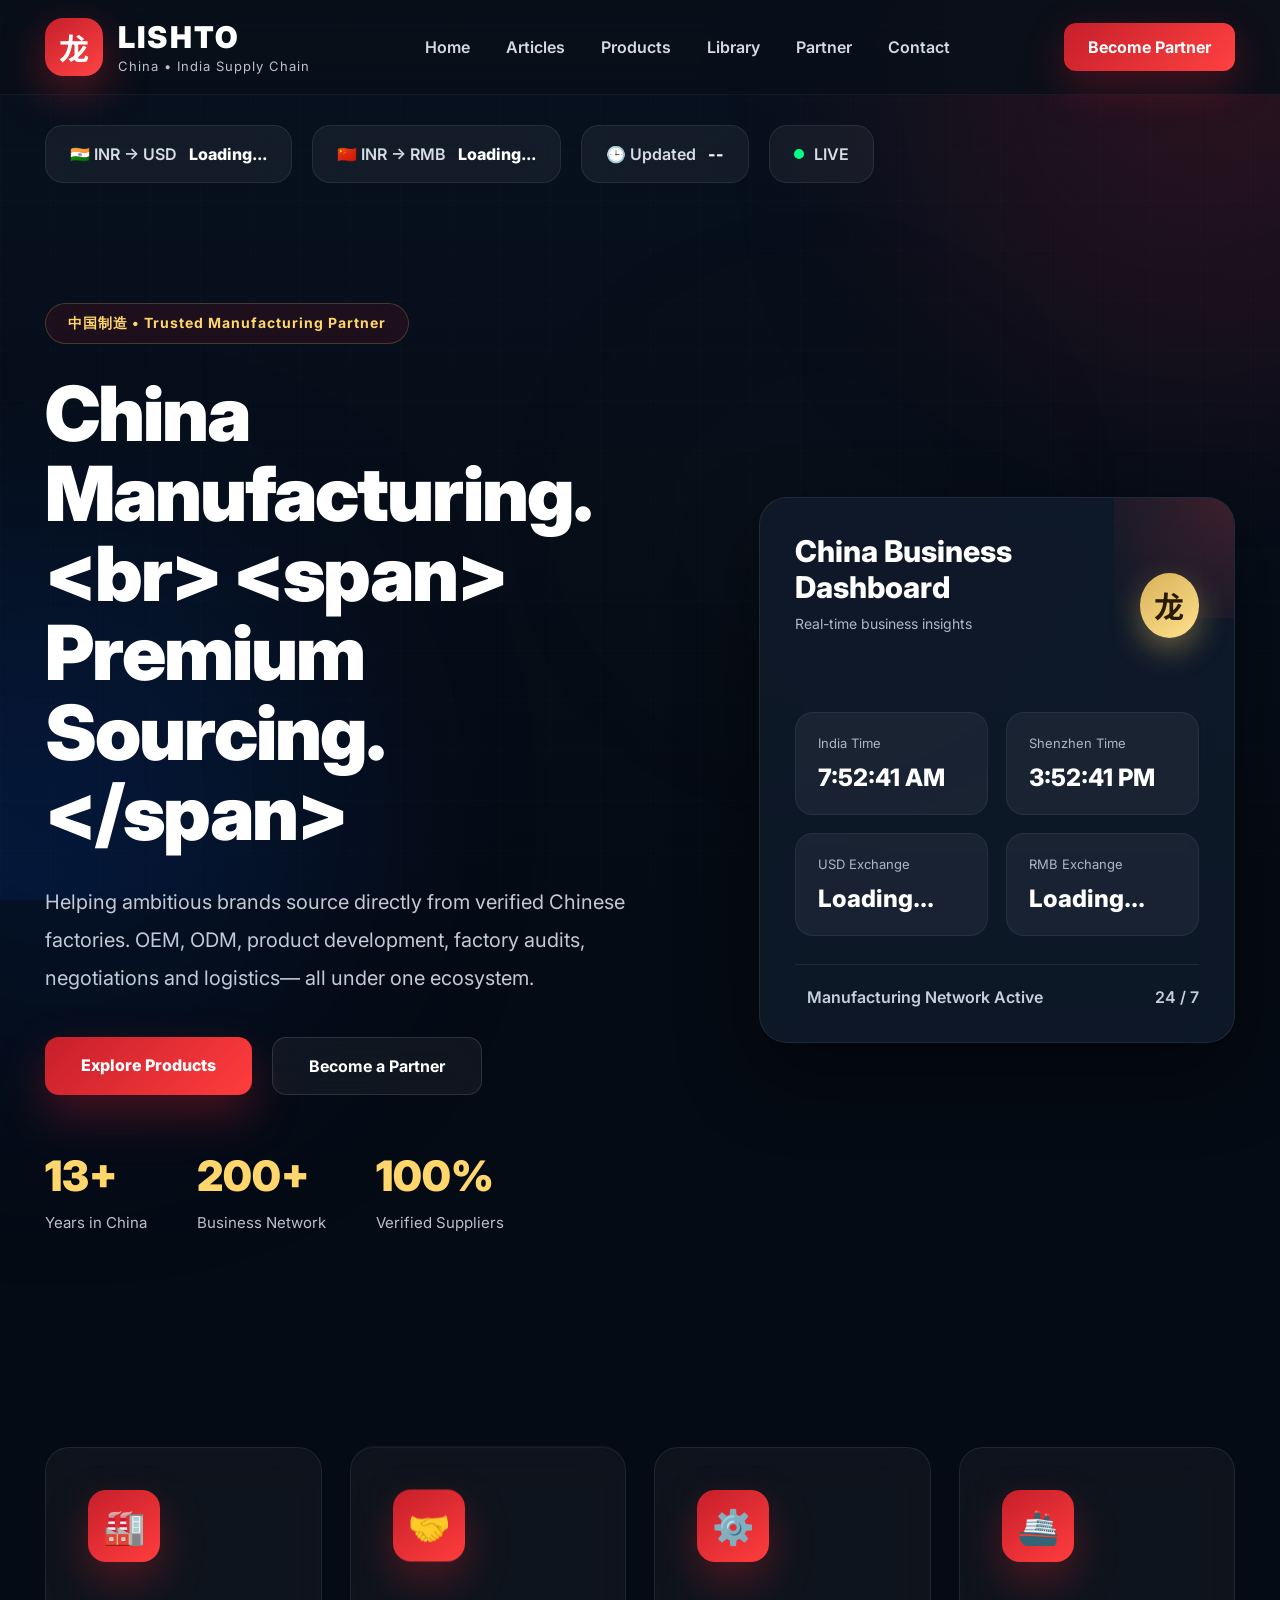
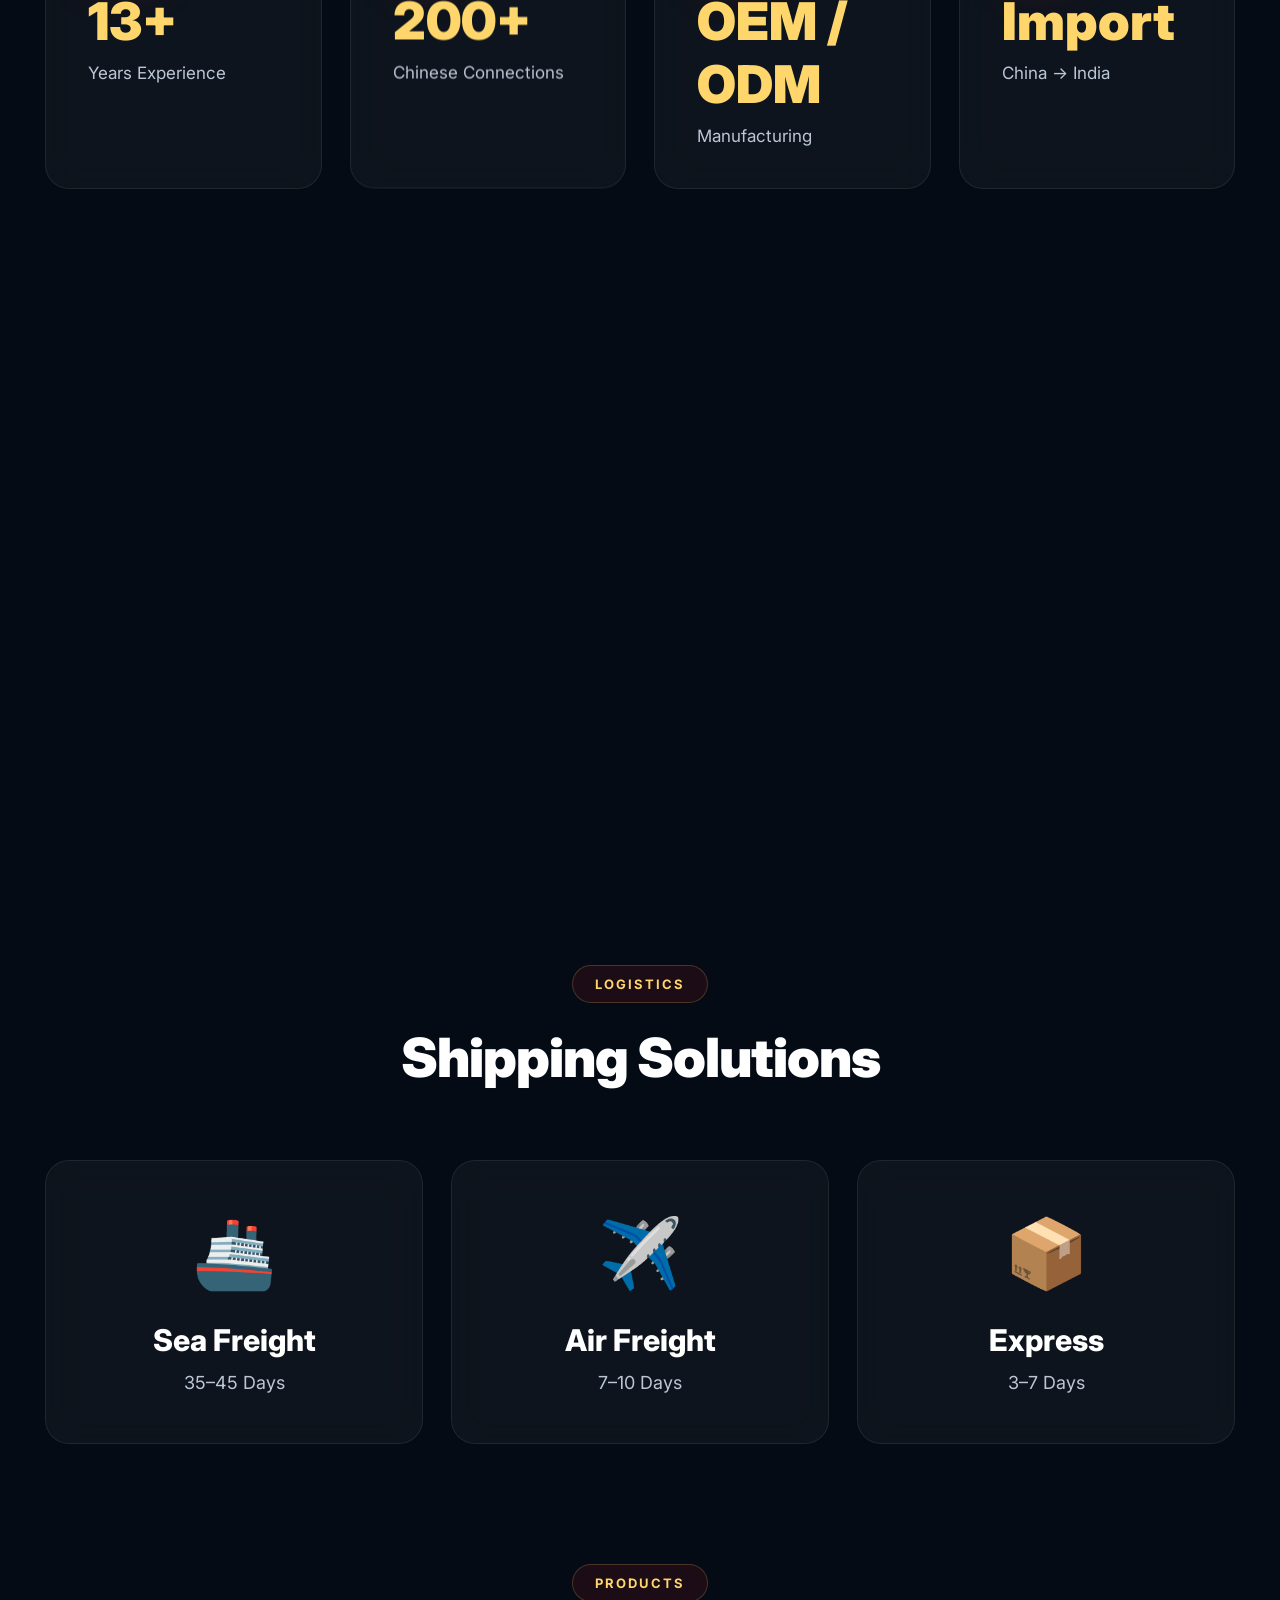
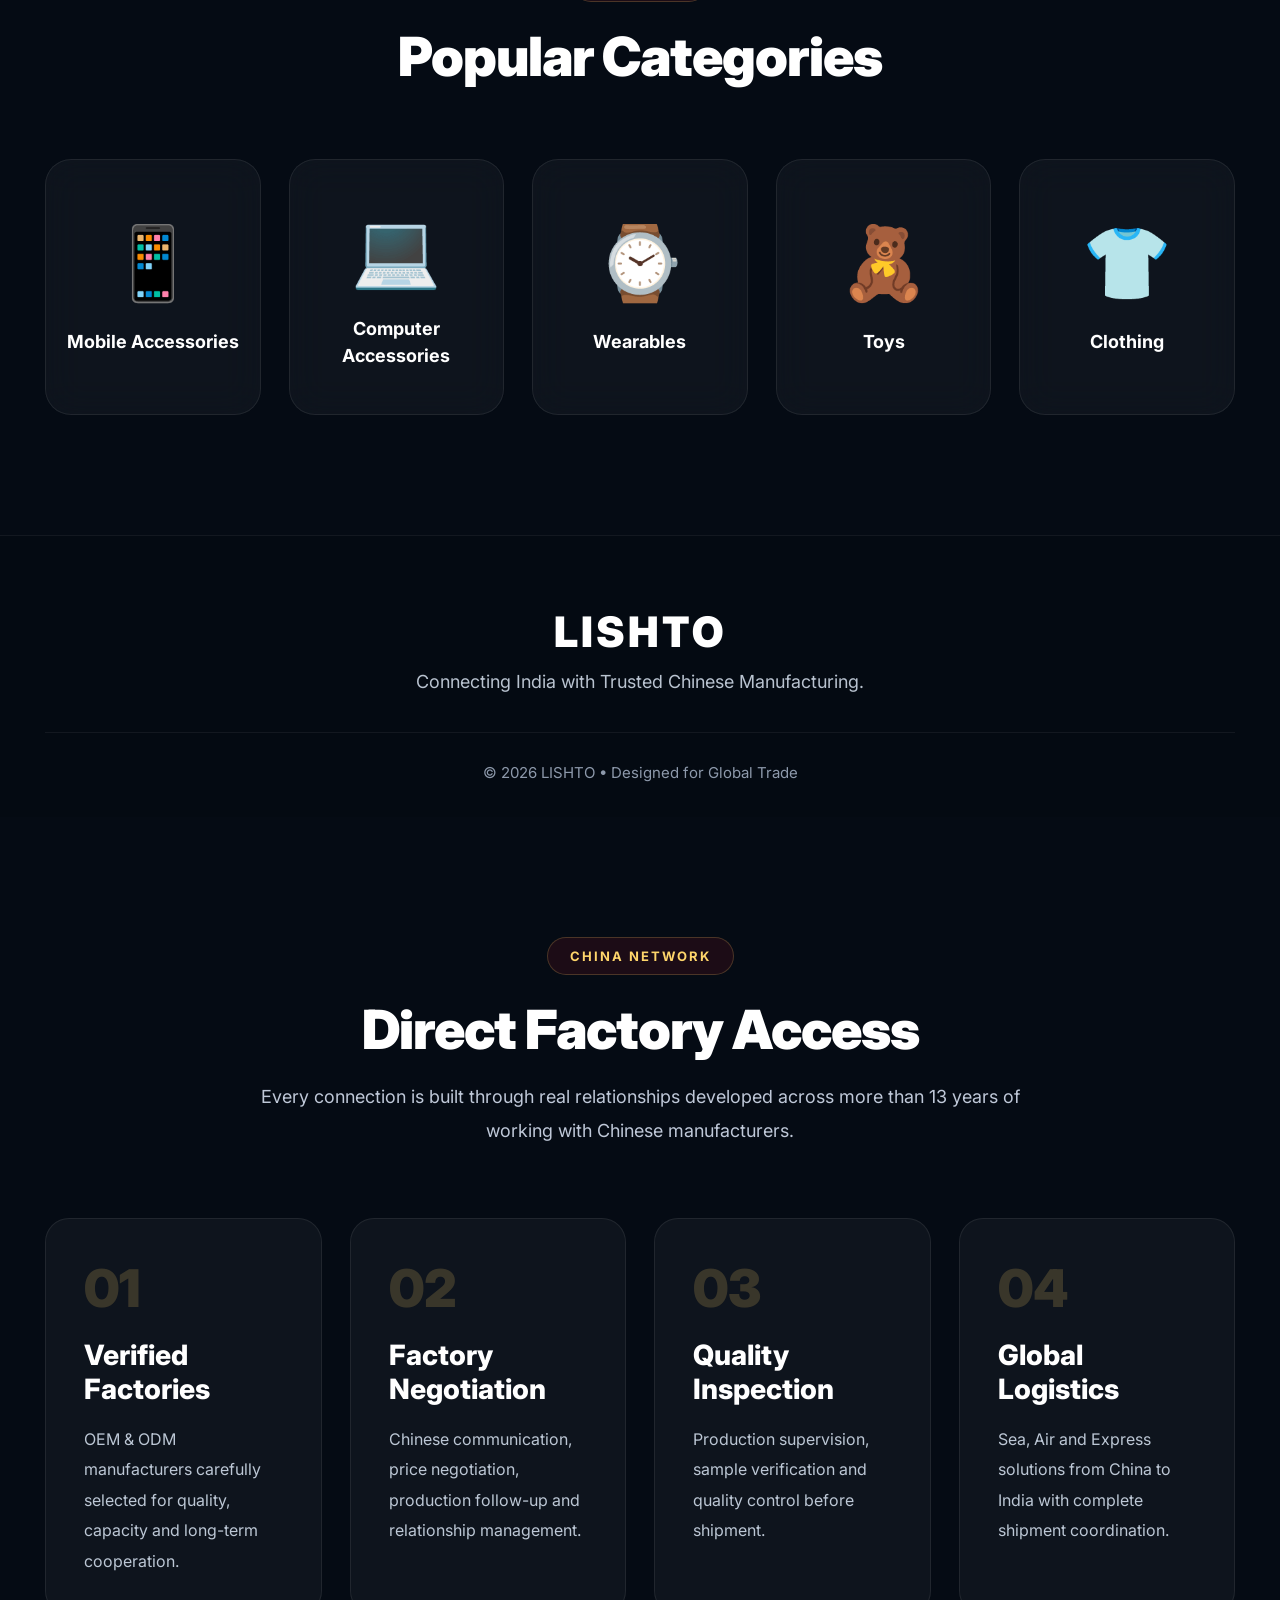
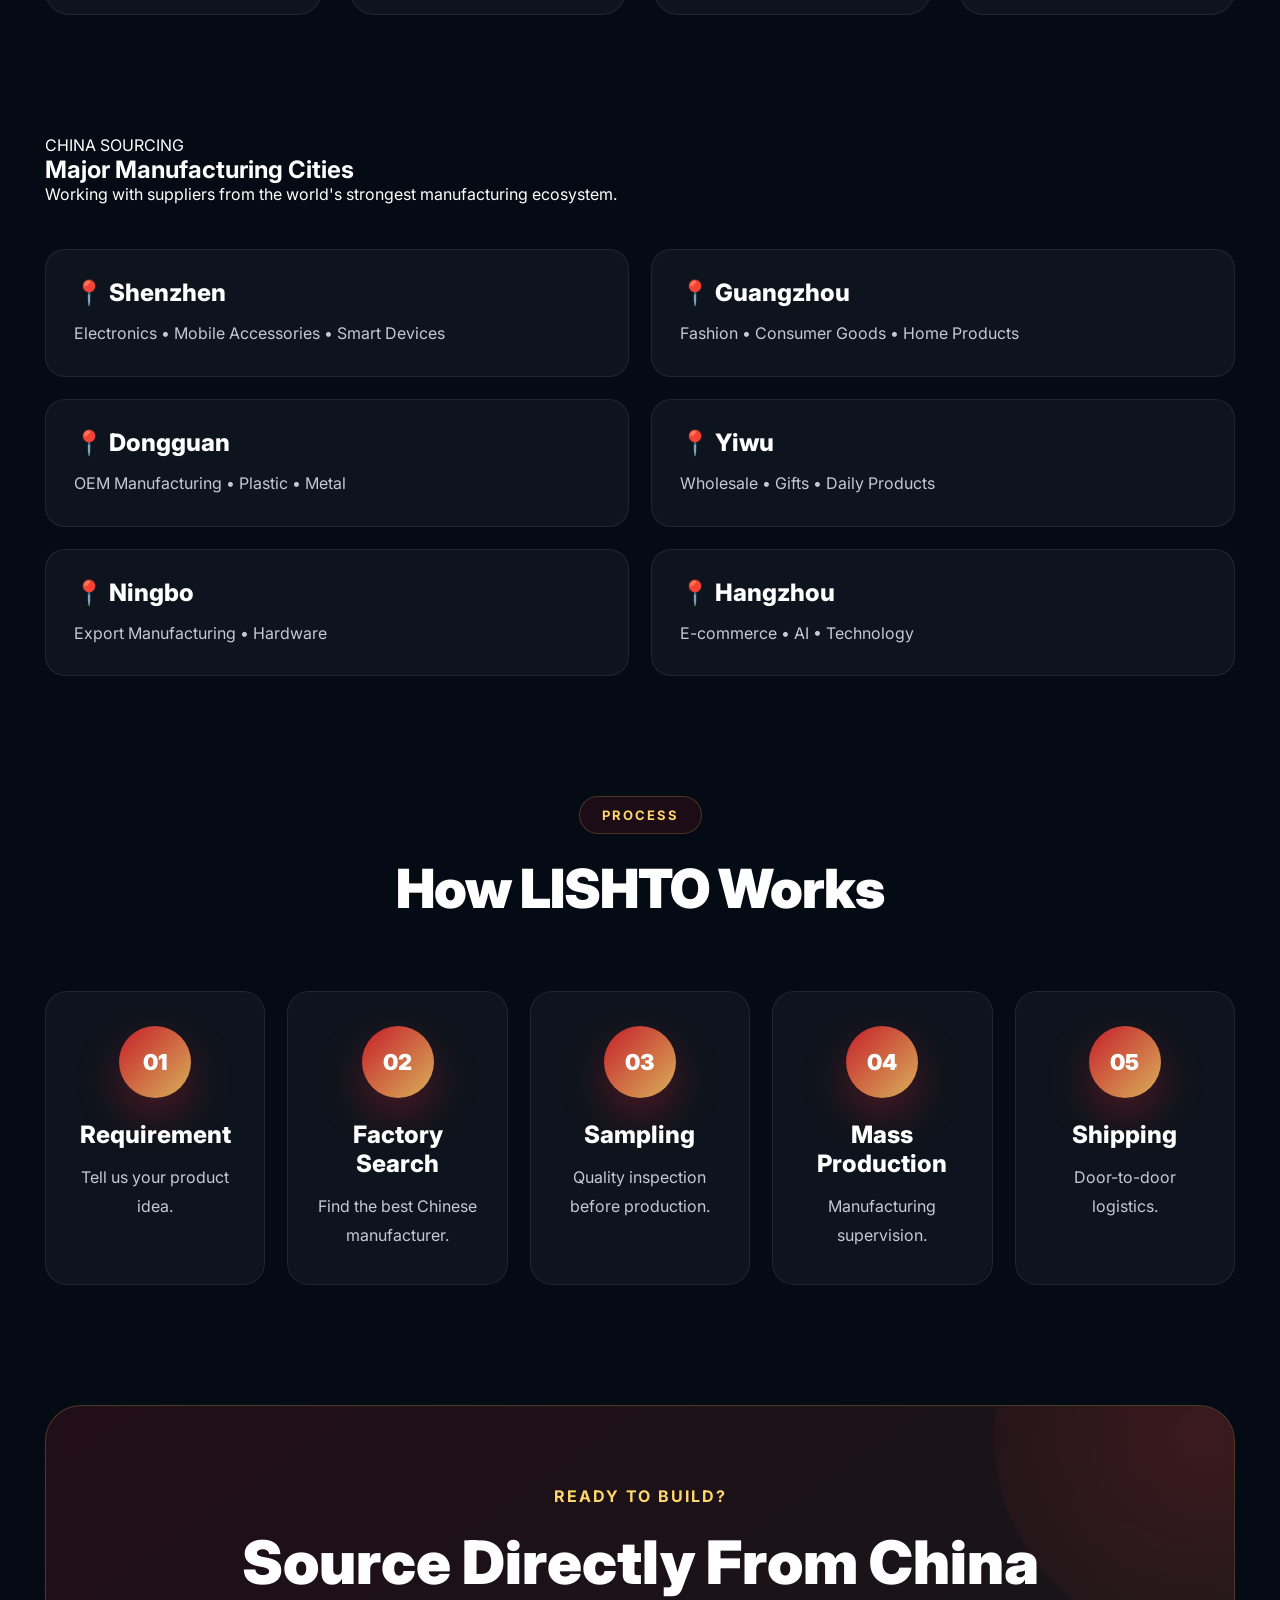
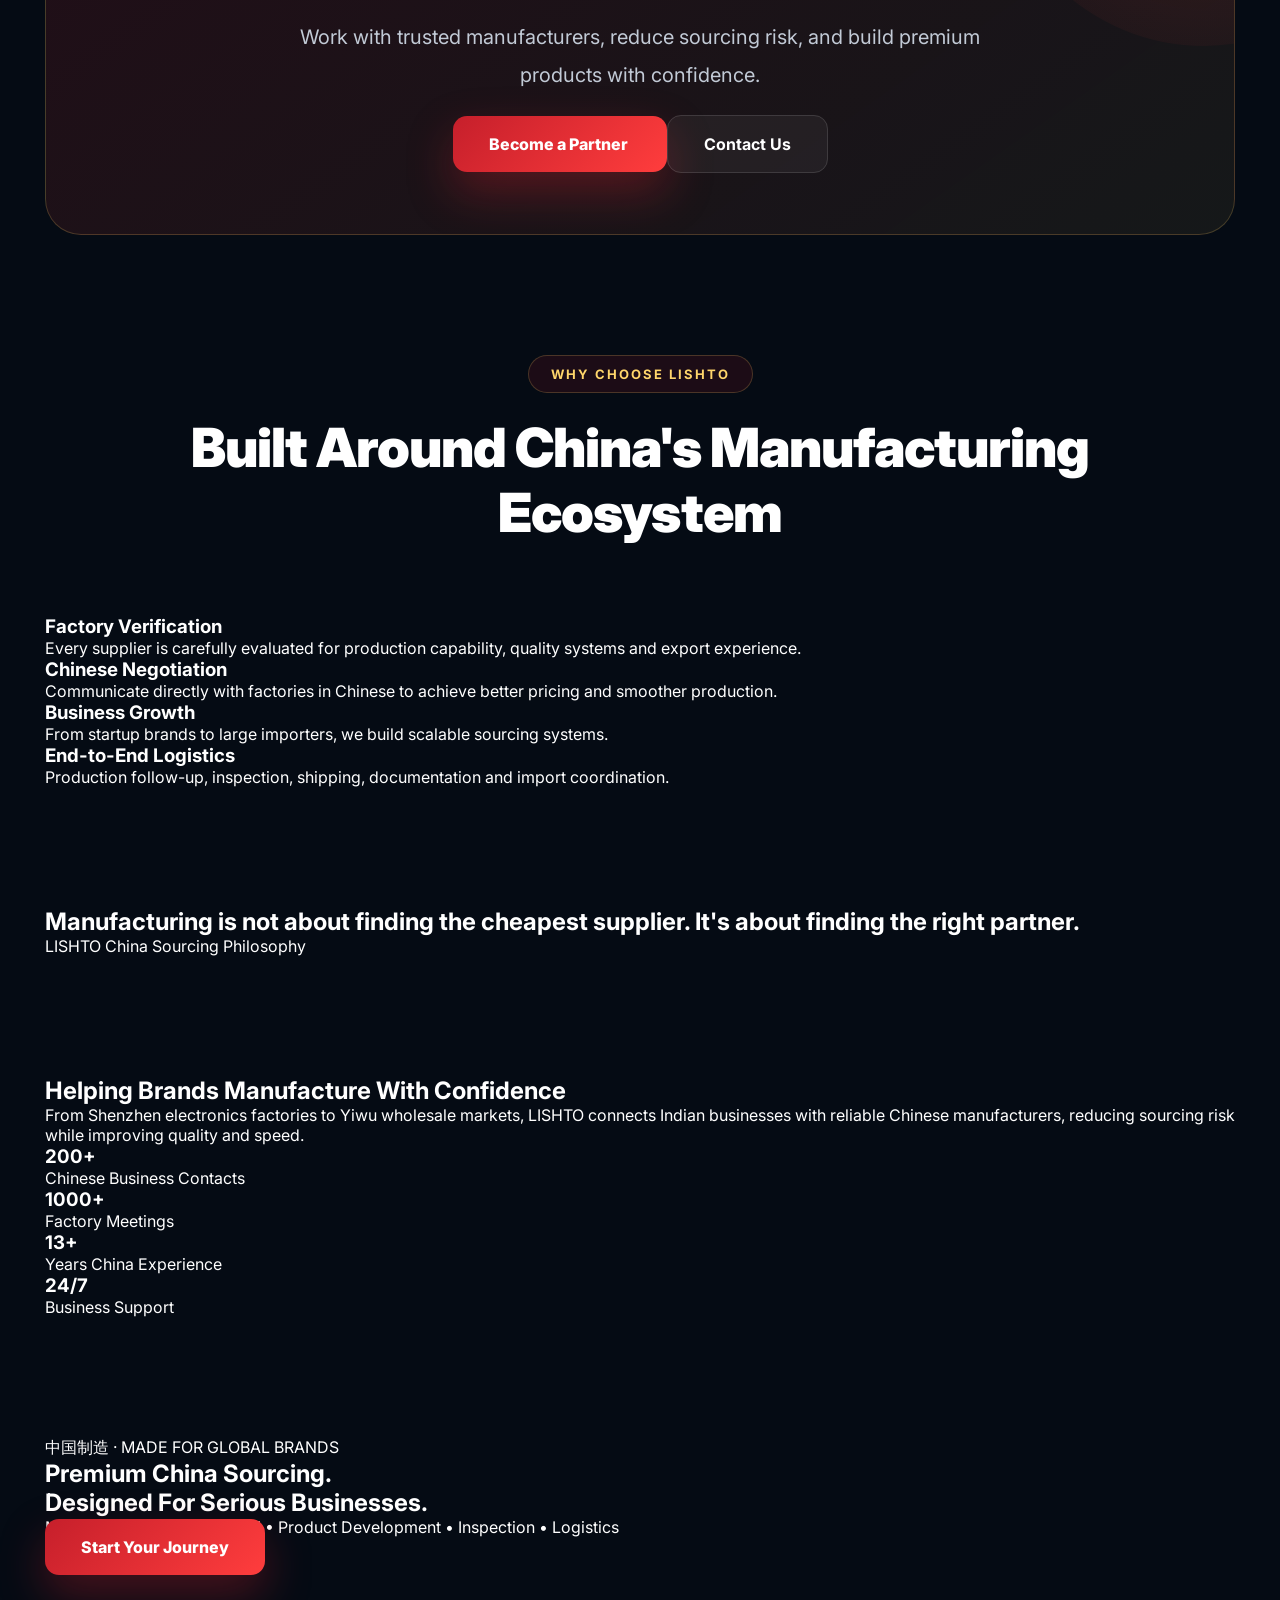
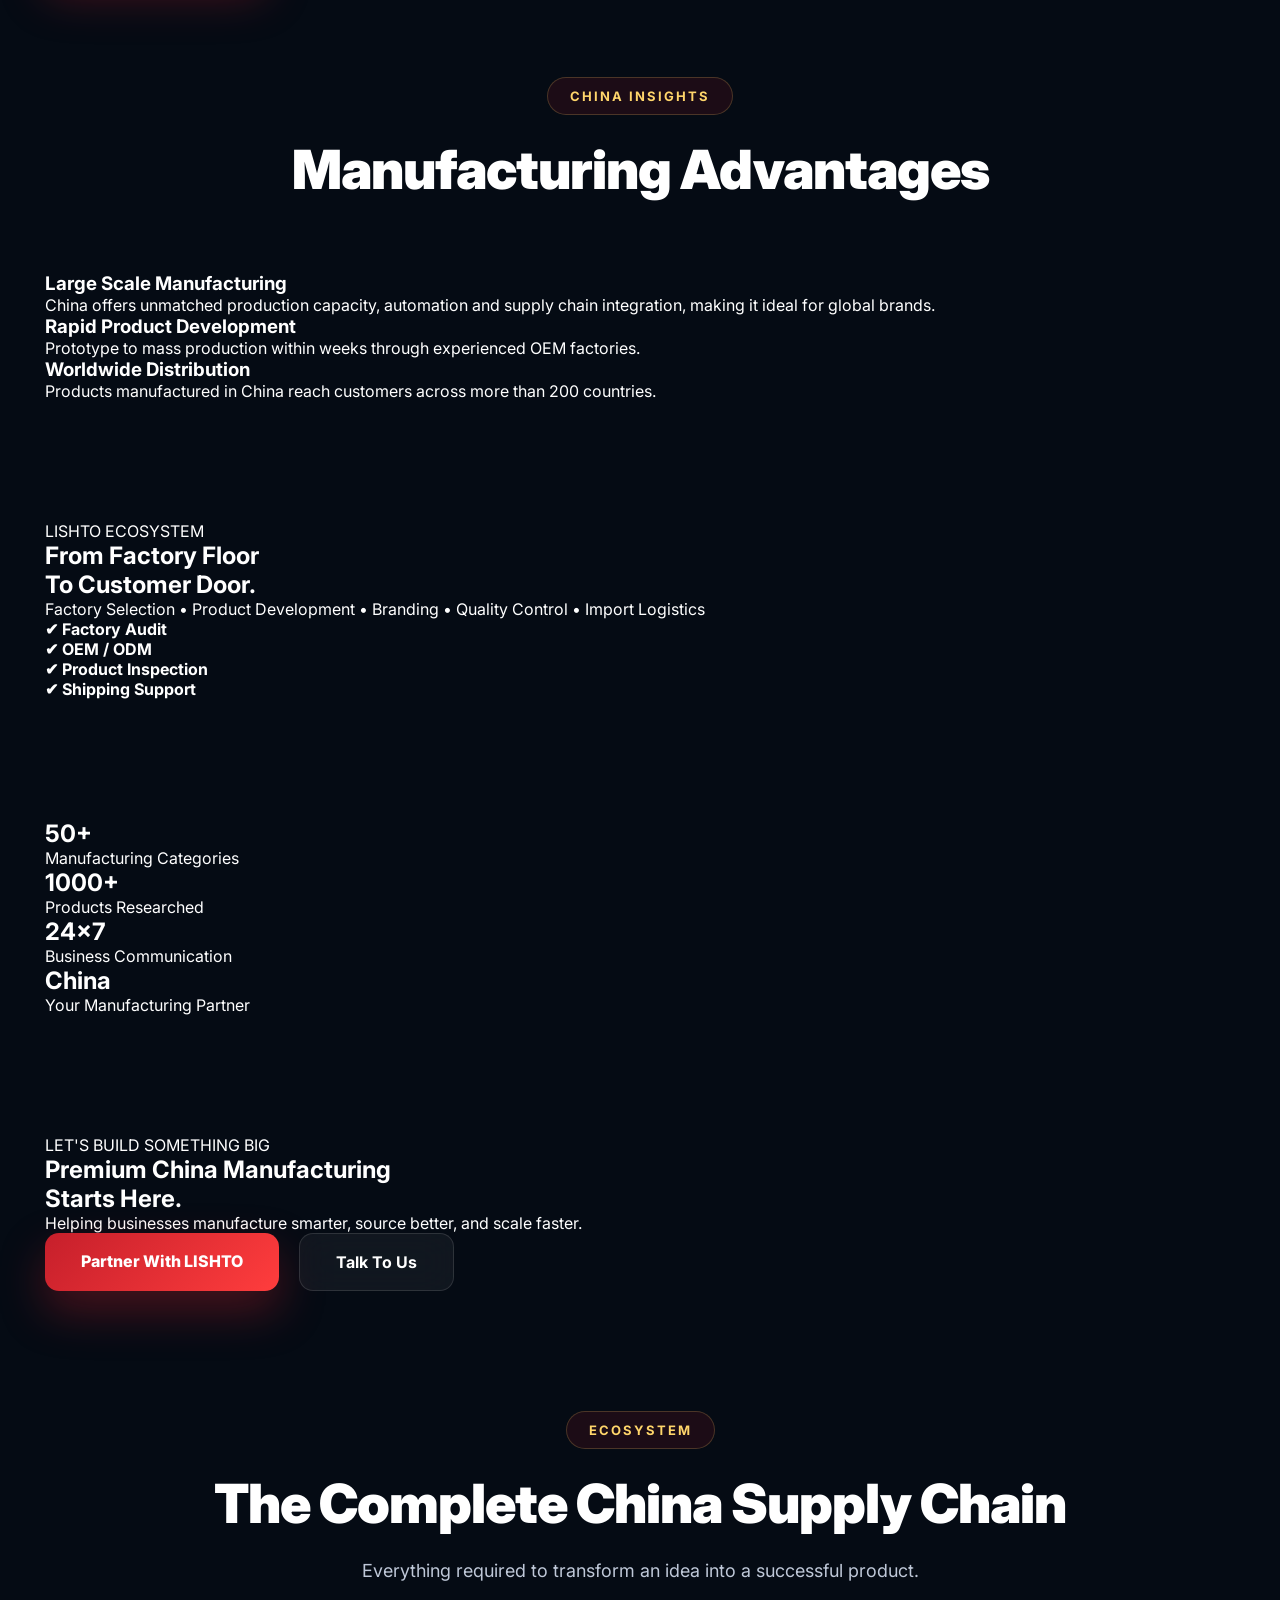
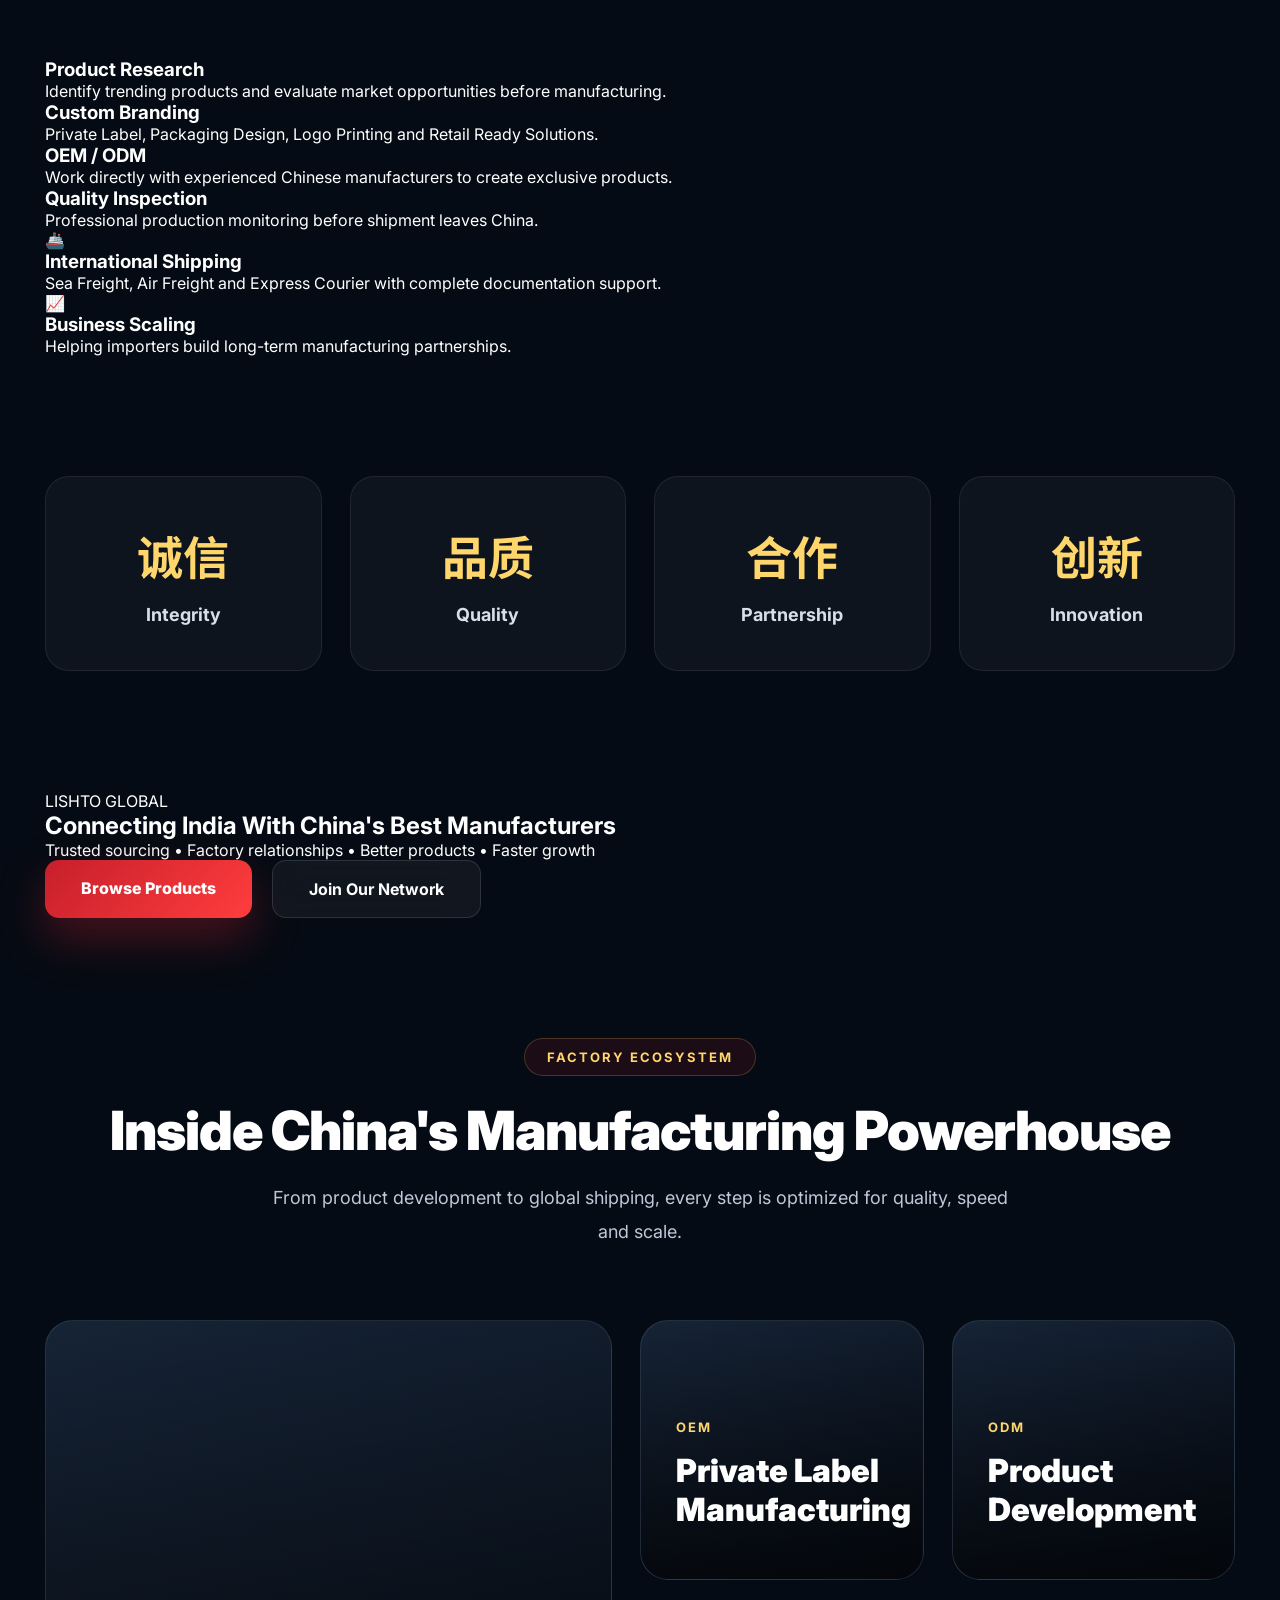
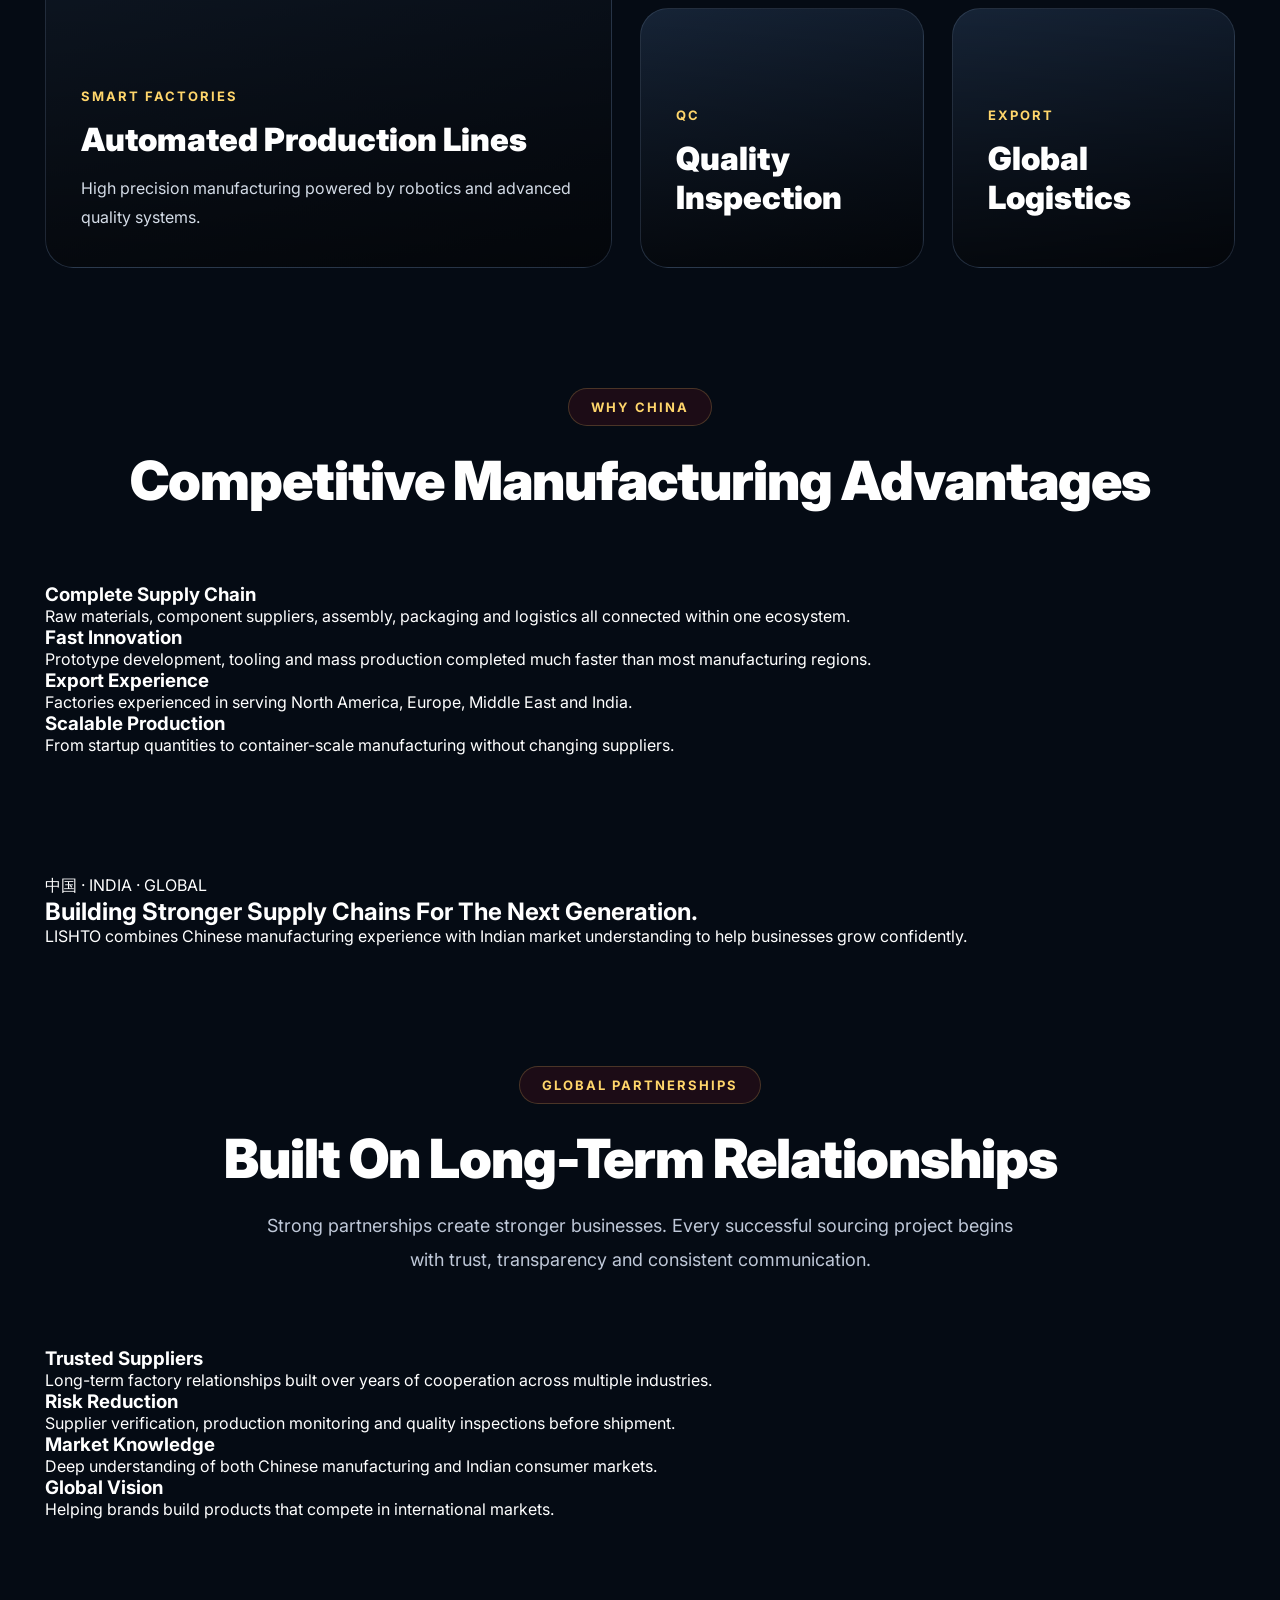
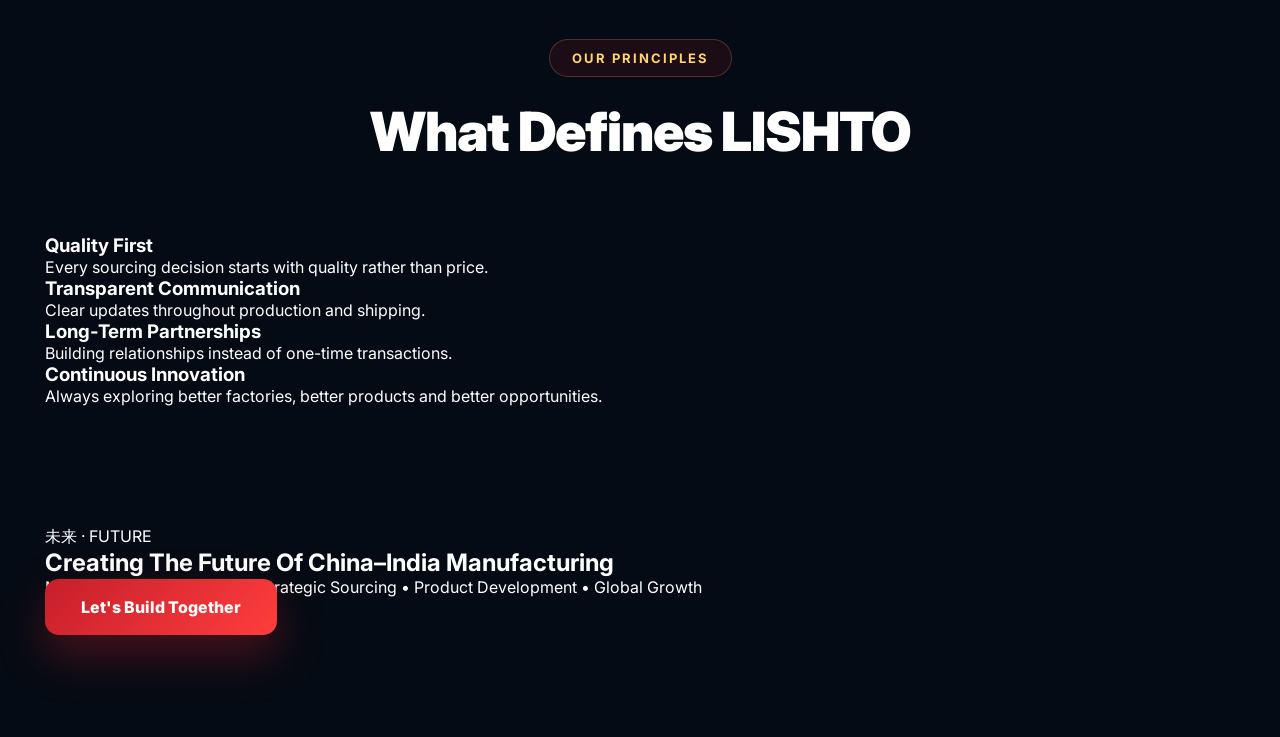
==== index.html @ e2b3d8ec "Update index.html" ====
<!DOCTYPE html>
<html lang="en">

<head>

<meta charset="UTF-8">
<meta name="viewport" content="width=device-width, initial-scale=1.0">

<title>LISHTO | China Sourcing Platform</title>

<link rel="preconnect" href="https://fonts.googleapis.com">
<link rel="preconnect" href="https://fonts.gstatic.com" crossorigin>

<link href="https://fonts.googleapis.com/css2?family=Inter:wght@300;400;500;600;700;800;900&family=Noto+Sans+SC:wght@400;500;700&display=swap" rel="stylesheet">

<link rel="stylesheet" href="style.css">

<link rel="stylesheet"
href="https://cdnjs.cloudflare.com/ajax/libs/font-awesome/6.7.2/css/all.min.css">

</head>

<body>

<div class="bg-grid"></div>

<div class="bg-glow glow-1"></div>
<div class="bg-glow glow-2"></div>
<div class="bg-glow glow-3"></div>

<header>

<nav class="navbar">

<a href="#" class="logo">

<div class="logo-icon">

龙

</div>

<div class="logo-text">

<h2>LISHTO</h2>

<span>China • India Supply Chain</span>

</div>

</a>

<ul class="nav-links">

<li><a href="index.html" class="active">Home</a></li>

<li><a href="articles.html">Articles</a></li>

<li><a href="products.html">Products</a></li>

<li><a href="Library.html">Library</a></li>

<li><a href="partner.html">Partner</a></li>

<li><a href="contact.html">Contact</a></li>

</ul>

<a href="partner.html" class="nav-btn">

Become Partner

</a>

</nav>

</header>

<section class="market-strip">

<div class="ticker">

<div class="ticker-item">

🇮🇳 INR → USD

<span id="usdRate">

Loading...

</span>

</div>

<div class="ticker-item">

🇨🇳 INR → RMB

<span id="cnyRate">

Loading...

</span>

</div>

<div class="ticker-item">

🕒 Updated

<span id="updatedTime">

--

</span>

</div>

<div class="ticker-item live">

<div class="live-dot"></div>

LIVE

</div>

</div>

</section>

<section class="hero">

<div class="hero-left">

<div class="hero-badge">

<span>

中国制造 • Trusted Manufacturing Partner

</span>

</div>

<h1>

China Manufacturing.<br>

<span>

Premium Sourcing.

</span>

</h1>

<p>

Helping ambitious brands source directly from verified Chinese factories.

OEM, ODM, product development, factory audits, negotiations and logistics—

all under one ecosystem.

</p>

<div class="hero-buttons">

<a href="products.html" class="btn-primary">

Explore Products

</a>

<a href="partner.html" class="btn-secondary">

Become a Partner

</a>

</div>

<div class="hero-stats">

<div>

<h3>

13+

</h3>

<p>

Years in China

</p>

</div>

<div>

<h3>

200+

</h3>

<p>

Business Network

</p>

</div>

<div>

<h3>

100%

</h3>

<p>

Verified Suppliers

</p>

</div>

</div>

</div>

<div class="hero-right">

<div class="dashboard">

<div class="dashboard-header">

<div>

<h2>

China Business Dashboard

</h2>

<p>

Real-time business insights

</p>

</div>

<div class="china-circle">

龙

</div>

</div>

<div class="dashboard-grid">

<div class="dashboard-card">

<span>

India Time

</span>

<h3 id="indiaClock">

Loading...

</h3>

</div>

<div class="dashboard-card">

<span>

Shenzhen Time

</span>

<h3 id="chinaClock">

Loading...

</h3>

</div>

<div class="dashboard-card">

<span>

USD Exchange

</span>

<h3 id="dashboardUsd">

Loading...

</h3>

</div>

<div class="dashboard-card">

<span>

RMB Exchange

</span>

<h3 id="dashboardCny">

Loading...

</h3>

</div>

</div>

<div class="dashboard-footer">

<div>

<div class="pulse"></div>

Manufacturing Network Active

</div>

<div>

24 / 7

</div>

</div>

</div>

</div>

</section>

<section class="stats">

<div class="stat-card">

<div class="stat-icon">

🏭

</div>

<h2 id="count1">

13+

</h2>

<p>

Years Experience

</p>

</div>

<div class="stat-card">

<div class="stat-icon">

🤝

</div>

<h2 id="count2">

200+

</h2>

<p>

Chinese Connections

</p>

</div>

<div class="stat-card">

<div class="stat-icon">

⚙️

</div>

<h2>

OEM / ODM

</h2>

<p>

Manufacturing

</p>

</div>

<div class="stat-card">

<div class="stat-icon">

🚢

</div>

<h2>

Import

</h2>

<p>

China → India

</p>

</div>

</section>

<section class="news">

<div class="section-title">

<span>

LATEST

</span>

<h2>

China Business Intelligence

</h2>

</div>

<div class="news-grid" id="newsContainer">

<div class="news-card">

Loading...

</div>

</div>

</section>

<section class="shipping">

<div class="section-title">

<span>

LOGISTICS

</span>

<h2>

Shipping Solutions

</h2>

</div>

<div class="shipping-grid">

<div class="ship-card">

<div class="ship-icon">

🚢

</div>

<h3>

Sea Freight

</h3>

<p>

35–45 Days

</p>

</div>

<div class="ship-card">

<div class="ship-icon">

✈️

</div>

<h3>

Air Freight

</h3>

<p>

7–10 Days

</p>

</div>

<div class="ship-card">

<div class="ship-icon">

📦

</div>

<h3>

Express

</h3>

<p>

3–7 Days

</p>

</div>

</div>

</section>

<section class="category">

<div class="section-title">

<span>

PRODUCTS

</span>

<h2>

Popular Categories

</h2>

</div>

<div class="category-grid">

<a href="mobile.html" class="category-card">

<div>

📱

</div>

<span>

Mobile Accessories

</span>

</a>

<a href="#" class="category-card">

<div>

💻

</div>

<span>

Computer Accessories

</span>

</a>

<a href="#" class="category-card">

<div>

⌚

</div>

<span>

Wearables

</span>

</a>

<a href="#" class="category-card">

<div>

🧸

</div>

<span>

Toys

</span>

</a>

<a href="#" class="category-card">

<div>

👕

</div>

<span>

Clothing

</span>

</a>

</div>

</section>

<footer>

<div class="footer-top">

<h2>

LISHTO

</h2>

<p>

Connecting India with Trusted Chinese Manufacturing.

</p>

</div>

<div class="footer-bottom">

© 2026 LISHTO • Designed for Global Trade

</div>

</footer>

<script src="script.js"></script>

</body>

</html>
<!-- PART 2 -->

<section class="china-network">

<div class="section-title">

<span>CHINA NETWORK</span>

<h2>Direct Factory Access</h2>

<p>

Every connection is built through real relationships developed across more than
13 years of working with Chinese manufacturers.

</p>

</div>

<div class="network-grid">

<div class="network-card">

<div class="network-number">

01

</div>

<h3>

Verified Factories

</h3>

<p>

OEM & ODM manufacturers carefully selected for quality,
capacity and long-term cooperation.

</p>

</div>

<div class="network-card">

<div class="network-number">

02

</div>

<h3>

Factory Negotiation

</h3>

<p>

Chinese communication, price negotiation,
production follow-up and relationship management.

</p>

</div>

<div class="network-card">

<div class="network-number">

03

</div>

<h3>

Quality Inspection

</h3>

<p>

Production supervision,
sample verification and quality control before shipment.

</p>

</div>

<div class="network-card">

<div class="network-number">

04

</div>

<h3>

Global Logistics

</h3>

<p>

Sea, Air and Express solutions from China
to India with complete shipment coordination.

</p>

</div>

</div>

</section>


<section class="china-map">

<div class="map-left">

<span class="mini-title">

CHINA SOURCING

</span>

<h2>

Major Manufacturing Cities

</h2>

<p>

Working with suppliers from the world's strongest manufacturing ecosystem.

</p>

</div>

<div class="map-right">

<div class="city-card">

<h3>

📍 Shenzhen

</h3>

<p>

Electronics • Mobile Accessories • Smart Devices

</p>

</div>

<div class="city-card">

<h3>

📍 Guangzhou

</h3>

<p>

Fashion • Consumer Goods • Home Products

</p>

</div>

<div class="city-card">

<h3>

📍 Dongguan

</h3>

<p>

OEM Manufacturing • Plastic • Metal

</p>

</div>

<div class="city-card">

<h3>

📍 Yiwu

</h3>

<p>

Wholesale • Gifts • Daily Products

</p>

</div>

<div class="city-card">

<h3>

📍 Ningbo

</h3>

<p>

Export Manufacturing • Hardware

</p>

</div>

<div class="city-card">

<h3>

📍 Hangzhou

</h3>

<p>

E-commerce • AI • Technology

</p>

</div>

</div>

</section>


<section class="timeline">

<div class="section-title">

<span>

PROCESS

</span>

<h2>

How LISHTO Works

</h2>

</div>

<div class="timeline-grid">

<div class="timeline-card">

<div class="step">

01

</div>

<h3>

Requirement

</h3>

<p>

Tell us your product idea.

</p>

</div>

<div class="timeline-card">

<div class="step">

02

</div>

<h3>

Factory Search

</h3>

<p>

Find the best Chinese manufacturer.

</p>

</div>

<div class="timeline-card">

<div class="step">

03

</div>

<h3>

Sampling

</h3>

<p>

Quality inspection before production.

</p>

</div>

<div class="timeline-card">

<div class="step">

04

</div>

<h3>

Mass Production

</h3>

<p>

Manufacturing supervision.

</p>

</div>

<div class="timeline-card">

<div class="step">

05

</div>

<h3>

Shipping

</h3>

<p>

Door-to-door logistics.

</p>

</div>

</div>

</section>


<section class="cta">

<div class="cta-box">

<span>

READY TO BUILD?

</span>

<h2>

Source Directly From China

</h2>

<p>

Work with trusted manufacturers,
reduce sourcing risk,
and build premium products with confidence.

</p>

<div class="cta-buttons">

<a href="partner.html" class="btn-primary">

Become a Partner

</a>

<a href="contact.html" class="btn-secondary">

Contact Us

</a>

</div>

</div>

</section>

<section class="manufacturing-showcase">

<div class="section-title">

<span>WHY CHOOSE LISHTO</span>

<h2>Built Around China's Manufacturing Ecosystem</h2>

</div>

<div class="showcase-grid">

<div class="showcase-card">

<div class="showcase-icon">



</div>

<h3>

Factory Verification

</h3>

<p>

Every supplier is carefully evaluated for production capability,
quality systems and export experience.

</p>

</div>

<div class="showcase-card">

<div class="showcase-icon">


  

</div>

<h3>

Chinese Negotiation

</h3>

<p>

Communicate directly with factories in Chinese
to achieve better pricing and smoother production.

</p>

</div>

<div class="showcase-card">

<div class="showcase-icon">


  

</div>

<h3>

Business Growth

</h3>

<p>

From startup brands to large importers,
we build scalable sourcing systems.

</p>

</div>

<div class="showcase-card">

<div class="showcase-icon">


  

</div>

<h3>

End-to-End Logistics

</h3>

<p>

Production follow-up,
inspection,
shipping,
documentation
and import coordination.

</p>

</div>

</div>

</section>


<section class="china-quote">

<div class="quote-box">

<div class="quote-mark">



</div>

<h2>

Manufacturing is not about finding the cheapest supplier.

It's about finding the right partner.

</h2>

<p>

LISHTO China Sourcing Philosophy

</p>

</div>

</section>


<section class="experience">

<div class="experience-left">

<span>



</span>

<h2>

Helping Brands Manufacture With Confidence
  

</h2>

<p>

  
From Shenzhen electronics factories to Yiwu wholesale markets,
LISHTO connects Indian businesses with reliable Chinese manufacturers,
reducing sourcing risk while improving quality and speed.

</p>

</div>

<div class="experience-right">

<div class="exp-card">

<h3>

  
200+

</h3>

<p>

  
Chinese Business Contacts

</p>

</div>

<div class="exp-card">

<h3>

  
1000+

</h3>

<p>

  
Factory Meetings

</p>

</div>

<div class="exp-card">

<h3>

  
13+

</h3>

<p>

  
Years China Experience

</p>

</div>

<div class="exp-card">

<h3>

  
24/7

</h3>

<p>

  
Business Support

</p>

</div>

</div>

</section>


<section class="final-banner">

<div class="banner-content">

<span>

中国制造 · MADE FOR GLOBAL BRANDS
  

</span>

<h2>

Premium China Sourcing.<br>

Designed For Serious Businesses.

</h2>

<p>

Manufacturing • OEM • ODM • Product Development • Inspection • Logistics

</p>

<a href="partner.html" class="btn-primary">

  
Start Your Journey

</a>

</div>

</section>

<section class="china-insights">

<div class="section-title">

<span>CHINA INSIGHTS</span>

<h2>Manufacturing Advantages</h2>

</div>

<div class="insights-grid">

<div class="insight-card">

<div class="insight-top">





</span>

</div>

<h3>

Large Scale Manufacturing

</h3>

<p>

  
China offers unmatched production capacity,
automation and supply chain integration,
making it ideal for global brands.

</p>

</div>

<div class="insight-card">

<div class="insight-top">



</span>

</div>

<h3>

Rapid Product Development

</h3>

<p>

  
Prototype to mass production
within weeks through experienced OEM factories.

</p>

</div>

<div class="insight-card">

<div class="insight-top">



</span>

</div>

<h3>

Worldwide Distribution

</h3>

<p>

  
Products manufactured in China
reach customers across more than
200 countries.

</p>

</div>

</div>

</section>


<section class="business-banner">

<div class="business-left">

<span>

LISHTO ECOSYSTEM

</span>

<h2>

From Factory Floor<br> To Customer Door.

</h2>

<p>

Factory Selection • Product Development • Branding • Quality Control • Import Logistics

</p>

</div>

<div class="business-right">

<div class="floating-card">

<h4>

✔ Factory Audit

  
</h4>

</div>

<div class="floating-card">

<h4>

✔ OEM / ODM

  
</h4>

</div>

<div class="floating-card">

<h4>

✔ Product Inspection

  
</h4>

</div>

<div class="floating-card">

<h4>

✔ Shipping Support

  
</h4>

</div>

</div>

</section>


<section class="numbers">

<div class="number-card">

<h2>

50+

</h2>

<p>

Manufacturing Categories

</p>

</div>

<div class="number-card">

<h2>

1000+

</h2>

<p>

Products Researched

</p>

</div>

<div class="number-card">

<h2>

24×7

</h2>

<p>

Business Communication

</p>

</div>

<div class="number-card">

<h2>

China

</h2>

<p>

Your Manufacturing Partner

</p>

</div>

</section>


<section class="bottom-cta">

<div class="bottom-card">

<span>

LET'S BUILD SOMETHING BIG

</span>

<h2>

Premium China Manufacturing<br>

Starts Here.

</h2>

<p>

Helping businesses manufacture smarter,
source better,
and scale faster.

</p>

<div class="hero-buttons">

<a href="partner.html" class="btn-primary">

  
Partner With LISHTO

</a>

<a href="contact.html" class="btn-secondary">

  
Talk To Us

</a>

</div>

</div>

</section>

<section class="china-ecosystem">

<div class="section-title">

<span>ECOSYSTEM</span>

<h2>The Complete China Supply Chain</h2>

<p>

Everything required to transform an idea into a successful product.

</p>

</div>

<div class="ecosystem-grid">

<div class="eco-card">

<div class="eco-icon">



</div>

<h3>

Product Research

</h3>

<p>

Identify trending products and evaluate market opportunities before manufacturing.

</p>

</div>

<div class="eco-card">

<div class="eco-icon">



</div>

<h3>

Custom Branding

</h3>

<p>

Private Label, Packaging Design,
Logo Printing and Retail Ready Solutions.

</p>

</div>

<div class="eco-card">

<div class="eco-icon">



</div>

<h3>

OEM / ODM

</h3>

<p>

Work directly with experienced Chinese manufacturers
to create exclusive products.

</p>

</div>

<div class="eco-card">

<div class="eco-icon">



</div>

<h3>

Quality Inspection

</h3>

<p>

Professional production monitoring before shipment leaves China.

</p>

</div>

<div class="eco-card">

<div class="eco-icon">

🚢

</div>

<h3>

International Shipping

</h3>

<p>

Sea Freight, Air Freight and Express Courier
with complete documentation support.

</p>

</div>

<div class="eco-card">

<div class="eco-icon">

📈

</div>

<h3>

Business Scaling

</h3>

<p>

Helping importers build long-term manufacturing partnerships.

</p>

</div>

</div>

</section>


<section class="china-values">

<div class="value-card">

<h3>

诚信

</h3>

<span>

Integrity

</span>

</div>

<div class="value-card">

<h3>

品质

</h3>

<span>

Quality

</span>

</div>

<div class="value-card">

<h3>

合作

</h3>

<span>

Partnership

</span>

</div>

<div class="value-card">

<h3>

创新

</h3>

<span>

Innovation

</span>

</div>

</section>


<section class="premium-cta">

<div class="premium-box">

<div class="premium-badge">

LISHTO GLOBAL

</div>

<h2>

Connecting India With China's Best Manufacturers

</h2>

<p>

Trusted sourcing • Factory relationships • Better products • Faster growth

</p>

<div class="hero-buttons">

<a href="products.html" class="btn-primary">

  
Browse Products

</a>

<a href="partner.html" class="btn-secondary">

  
Join Our Network

</a>

</div>

</div>

</section>

<section class="factory-gallery">

<div class="section-title">

<span>FACTORY ECOSYSTEM</span>

<h2>Inside China's Manufacturing Powerhouse</h2>

<p>

From product development to global shipping,
every step is optimized for quality, speed and scale.

</p>

</div>

<div class="gallery-grid">

<div class="gallery-card large">

<div class="gallery-overlay">

<span>SMART FACTORIES</span>

<h3>

Automated Production Lines

</h3>

<p>

High precision manufacturing powered by robotics
and advanced quality systems.

</p>

</div>

</div>

<div class="gallery-card">

<div class="gallery-overlay">

<span>OEM</span>

<h3>

Private Label Manufacturing

</h3>

</div>

</div>

<div class="gallery-card">

<div class="gallery-overlay">

<span>ODM</span>

<h3>

Product Development

</h3>

</div>

</div>

<div class="gallery-card">

<div class="gallery-overlay">

<span>QC</span>

<h3>

Quality Inspection

</h3>

</div>

</div>

<div class="gallery-card">

<div class="gallery-overlay">

<span>EXPORT</span>

<h3>

Global Logistics

</h3>

</div>

</div>

</div>

</section>


<section class="china-advantages">

<div class="section-title">

<span>WHY CHINA</span>

<h2>Competitive Manufacturing Advantages</h2>

</div>

<div class="advantages-grid">

<div class="advantage-card">

<div class="advantage-number">



</div>

<h3>

Complete Supply Chain

</h3>

<p>

Raw materials,
component suppliers,
assembly,
packaging
and logistics
all connected within one ecosystem.

</p>

</div>

<div class="advantage-card">

<div class="advantage-number">



</div>

<h3>

Fast Innovation

</h3>

<p>

Prototype development,
tooling
and mass production
completed much faster
than most manufacturing regions.

</p>

</div>

<div class="advantage-card">

<div class="advantage-number">



</div>

<h3>

Export Experience

</h3>

<p>

Factories experienced in serving
North America,
Europe,
Middle East
and India.

</p>

</div>

<div class="advantage-card">

<div class="advantage-number">



</div>

<h3>

Scalable Production

</h3>

<p>

From startup quantities
to container-scale manufacturing
without changing suppliers.

</p>

</div>

</div>

</section>


<section class="vision-banner">

<div class="vision-content">

<span>

中国 · INDIA · GLOBAL

</span>

<h2>

Building Stronger Supply Chains
For The Next Generation.

</h2>

<p>

LISHTO combines Chinese manufacturing experience
with Indian market understanding
to help businesses grow confidently.

</p>

</div>

</section>

<section class="china-partnership">

<div class="section-title">

<span>GLOBAL PARTNERSHIPS</span>

<h2>Built On Long-Term Relationships</h2>

<p>

Strong partnerships create stronger businesses. Every successful sourcing project begins with trust, transparency and consistent communication.

</p>

</div>

<div class="partnership-grid">

<div class="partner-box">

<div class="partner-icon">



</div>

<h3>

Trusted Suppliers

</h3>

<p>

Long-term factory relationships built over years of cooperation across multiple industries.

</p>

</div>

<div class="partner-box">

<div class="partner-icon">



</div>

<h3>

Risk Reduction

</h3>

<p>

Supplier verification, production monitoring and quality inspections before shipment.

</p>

</div>

<div class="partner-box">

<div class="partner-icon">



</div>

<h3>

Market Knowledge

</h3>

<p>

Deep understanding of both Chinese manufacturing and Indian consumer markets.

</p>

</div>

<div class="partner-box">

<div class="partner-icon">



</div>

<h3>

Global Vision

</h3>

<p>

Helping brands build products that compete in international markets.

</p>

</div>

</div>

</section>


<section class="china-principles">

<div class="section-title">

<span>OUR PRINCIPLES</span>

<h2>What Defines LISHTO</h2>

</div>

<div class="principles-grid">

<div class="principle-card">

<h3>

Quality First

</h3>

<p>

Every sourcing decision starts with quality rather than price.
  

</p>

</div>

<div class="principle-card">

<h3>

Transparent Communication

</h3>

<p>

Clear updates throughout production and shipping.
  

</p>

</div>

<div class="principle-card">

<h3>

Long-Term Partnerships

</h3>

<p>

Building relationships instead of one-time transactions.
  

</p>

</div>

<div class="principle-card">

<h3>

Continuous Innovation

</h3>

<p>

Always exploring better factories, better products and better opportunities.
  

</p>

</div>

</div>

</section>


<section class="future-banner">

<div class="future-content">

<span>

未来 · FUTURE

</span>

<h2>

Creating The Future Of
China–India Manufacturing

</h2>

<p>

Manufacturing Intelligence • Strategic Sourcing • Product Development • Global Growth

</p>

<a href="contact.html" class="btn-primary">


  
Let's Build Together

</a>

</div>

</section>
---- style.css ----
/*==================================================

LISHTO PREMIUM STYLE.CSS
PART 1

==================================================*/

:root{

--primary:#c61f2b;
--primary2:#ff3d3d;
--gold:#d8b15a;
--gold2:#ffd66b;
--dark:#07111f;
--dark2:#101c2c;
--card:rgba(15,26,42,.70);
--white:#ffffff;
--gray:#bfc8d8;
--border:rgba(255,255,255,.08);

}

*{

margin:0;
padding:0;
box-sizing:border-box;

}

html{

scroll-behavior:smooth;

}

body{

font-family:'Inter',sans-serif;

background:#050b14;

color:#fff;

overflow-x:hidden;

position:relative;

}

/*================================*/

body::before{

content:"";

position:fixed;

inset:0;

background:

radial-gradient(circle at top right,#c61f2b20,transparent 35%),

radial-gradient(circle at bottom left,#005dff18,transparent 30%),

linear-gradient(180deg,#07111f,#050b14);

z-index:-5;

}

.bg-grid{

position:fixed;

inset:0;

background-image:

linear-gradient(rgba(255,255,255,.035) 1px,transparent 1px),

linear-gradient(90deg,rgba(255,255,255,.035) 1px,transparent 1px);

background-size:50px 50px;

opacity:.4;

z-index:-4;

pointer-events:none;

}

.bg-glow{

position:fixed;

border-radius:50%;

filter:blur(140px);

z-index:-3;

animation:floatGlow 10s ease-in-out infinite;

}

.glow-1{

width:350px;

height:350px;

background:#c61f2b;

top:-80px;

right:-80px;

opacity:.20;

}

.glow-2{

width:420px;

height:420px;

background:#005dff;

left:-150px;

bottom:-120px;

opacity:.15;

animation-delay:2s;

}

.glow-3{

width:220px;

height:220px;

background:#d8b15a;

top:45%;

left:55%;

opacity:.08;

animation-delay:5s;

}

@keyframes floatGlow{

0%,100%{

transform:translateY(0);

}

50%{

transform:translateY(35px);

}

}

/*================================*/

header{

position:sticky;

top:0;

z-index:999;

backdrop-filter:blur(18px);

background:rgba(8,15,25,.82);

border-bottom:1px solid rgba(255,255,255,.05);

}

/*================================*/

.navbar{

max-width:1400px;

margin:auto;

display:flex;

align-items:center;

justify-content:space-between;

padding:18px 45px;

}

.logo{

display:flex;

align-items:center;

gap:15px;

text-decoration:none;

}

.logo-icon{

width:58px;

height:58px;

border-radius:18px;

background:linear-gradient(145deg,#c61f2b,#ff4444);

display:flex;

align-items:center;

justify-content:center;

font-size:30px;

font-family:'Noto Sans SC',sans-serif;

font-weight:700;

color:#fff;

box-shadow:0 15px 45px rgba(198,31,43,.45);

}

.logo-text h2{

font-size:30px;

letter-spacing:2px;

font-weight:900;

color:#fff;

}

.logo-text span{

font-size:13px;

letter-spacing:1px;

color:#b9c2cf;

}

.nav-links{

display:flex;

list-style:none;

gap:36px;

}

.nav-links a{

text-decoration:none;

color:#d4dae3;

font-weight:600;

transition:.35s;

position:relative;

}

.nav-links a::after{

content:"";

position:absolute;

left:0;

bottom:-8px;

width:0;

height:2px;

background:linear-gradient(90deg,#d8b15a,#ffd66b);

transition:.35s;

}

.nav-links a:hover{

color:#fff;

}

.nav-links a:hover::after,

.nav-links .active::after{

width:100%;

}

.nav-btn{

padding:14px 24px;

border-radius:12px;

background:linear-gradient(135deg,#c61f2b,#ff4141);

color:#fff;

font-weight:700;

text-decoration:none;

box-shadow:0 15px 40px rgba(198,31,43,.30);

transition:.35s;

}

.nav-btn:hover{

transform:translateY(-4px);

box-shadow:0 20px 45px rgba(198,31,43,.45);

}

/*================================*/

.market-strip{

max-width:1400px;

margin:30px auto;

padding:0 45px;

}

.ticker{

display:flex;

gap:20px;

flex-wrap:wrap;

}

.ticker-item{

background:rgba(255,255,255,.05);

border:1px solid rgba(255,255,255,.08);

backdrop-filter:blur(16px);

padding:18px 24px;

border-radius:18px;

font-weight:600;

color:#d7dce5;

}

.ticker-item span{

margin-left:8px;

color:#fff;

font-weight:800;

}

.live{

display:flex;

align-items:center;

gap:10px;

}

.live-dot{

width:10px;

height:10px;

border-radius:50%;

background:#00ff84;

animation:pulse 1.2s infinite;

}

@keyframes pulse{

0%{

box-shadow:0 0 0 0 rgba(0,255,132,.7);

}

100%{

box-shadow:0 0 0 18px rgba(0,255,132,0);

}

}

/*==================================================

LISHTO PREMIUM STYLE.CSS
PART 2

==================================================*/

/*================ HERO =================*/

.hero{

max-width:1400px;

margin:auto;

padding:90px 45px;

display:grid;

grid-template-columns:1.15fr .85fr;

gap:70px;

align-items:center;

}

.hero-left{

animation:fadeLeft 1s ease;

}

.hero-badge{

display:inline-flex;

align-items:center;

gap:10px;

padding:10px 22px;

border-radius:100px;

background:rgba(198,31,43,.12);

border:1px solid rgba(216,177,90,.25);

backdrop-filter:blur(15px);

margin-bottom:30px;

}

.hero-badge span{

font-size:14px;

font-weight:700;

letter-spacing:1px;

color:var(--gold2);

}

.hero h1{

font-size:76px;

line-height:1.05;

font-weight:900;

letter-spacing:-2px;

margin-bottom:30px;

}

.hero h1 span{

background:linear-gradient(90deg,var(--gold),#fff,var(--primary2));

-webkit-background-clip:text;

-webkit-text-fill-color:transparent;

}

.hero p{

font-size:20px;

color:#c2cad6;

line-height:1.9;

max-width:700px;

margin-bottom:40px;

}

.hero-buttons{

display:flex;

gap:20px;

margin-bottom:55px;

flex-wrap:wrap;

}

.btn-primary{

padding:18px 36px;

background:linear-gradient(135deg,var(--primary),var(--primary2));

border-radius:14px;

text-decoration:none;

color:#fff;

font-weight:800;

transition:.35s;

box-shadow:0 20px 45px rgba(198,31,43,.35);

}

.btn-primary:hover{

transform:translateY(-6px);

box-shadow:0 30px 60px rgba(198,31,43,.5);

}

.btn-secondary{

padding:18px 36px;

border-radius:14px;

border:1px solid rgba(255,255,255,.12);

background:rgba(255,255,255,.05);

backdrop-filter:blur(18px);

text-decoration:none;

font-weight:700;

color:#fff;

transition:.35s;

}

.btn-secondary:hover{

background:rgba(255,255,255,.10);

transform:translateY(-6px);

}

.hero-stats{

display:flex;

gap:50px;

flex-wrap:wrap;

}

.hero-stats h3{

font-size:42px;

font-weight:900;

color:var(--gold2);

margin-bottom:8px;

}

.hero-stats p{

font-size:15px;

margin:0;

color:#b7c2cf;

}

/*================ DASHBOARD =================*/

.hero-right{

animation:fadeRight 1s ease;

}

.dashboard{

position:relative;

background:rgba(16,28,44,.82);

border:1px solid rgba(255,255,255,.08);

backdrop-filter:blur(20px);

padding:35px;

border-radius:28px;

overflow:hidden;

box-shadow:0 30px 80px rgba(0,0,0,.45);

}

.dashboard::before{

content:"";

position:absolute;

width:240px;

height:240px;

background:radial-gradient(circle,var(--primary2),transparent);

top:-120px;

right:-120px;

opacity:.20;

}

.dashboard-header{

display:flex;

justify-content:space-between;

align-items:center;

margin-bottom:35px;

position:relative;

z-index:2;

}

.dashboard-header h2{

font-size:30px;

font-weight:800;

margin-bottom:6px;

}

.dashboard-header p{

color:#aeb8c6;

font-size:14px;

}

.china-circle{

width:65px;

height:65px;

border-radius:50%;

background:linear-gradient(145deg,var(--gold),#ffe18d);

display:flex;

align-items:center;

justify-content:center;

font-size:30px;

font-family:'Noto Sans SC',sans-serif;

color:#2b1b00;

font-weight:700;

box-shadow:0 12px 30px rgba(216,177,90,.45);

}

.dashboard-grid{

display:grid;

grid-template-columns:repeat(2,1fr);

gap:18px;

position:relative;

z-index:2;

}

.dashboard-card{

padding:22px;

border-radius:18px;

background:rgba(255,255,255,.05);

border:1px solid rgba(255,255,255,.06);

transition:.35s;

}

.dashboard-card:hover{

transform:translateY(-6px);

background:rgba(255,255,255,.08);

}

.dashboard-card span{

display:block;

font-size:13px;

color:#adb6c5;

margin-bottom:12px;

}

.dashboard-card h3{

font-size:24px;

font-weight:800;

color:#fff;

}

.dashboard-footer{

margin-top:28px;

padding-top:22px;

border-top:1px solid rgba(255,255,255,.08);

display:flex;

justify-content:space-between;

align-items:center;

color:#c7cfdb;

font-weight:600;

}

.dashboard-footer div:first-child{

display:flex;

align-items:center;

gap:12px;

}

/*================ ANIMATIONS =================*/

@keyframes fadeLeft{

from{

opacity:0;

transform:translateX(-60px);

}

to{

opacity:1;

transform:translateX(0);

}

}

@keyframes fadeRight{

from{

opacity:0;

transform:translateX(60px);

}

to{

opacity:1;

transform:translateX(0);

}

}

/*==================================================

LISHTO PREMIUM STYLE.CSS
PART 3

==================================================*/

/*================ SECTION TITLE =================*/

section{

position:relative;

max-width:1400px;

margin:120px auto;

padding:0 45px;

}

.section-title{

text-align:center;

margin-bottom:70px;

}

.section-title span{

display:inline-block;

padding:10px 22px;

border-radius:100px;

background:rgba(198,31,43,.12);

border:1px solid rgba(216,177,90,.25);

color:var(--gold2);

font-size:13px;

font-weight:700;

letter-spacing:2px;

margin-bottom:22px;

text-transform:uppercase;

}

.section-title h2{

font-size:54px;

font-weight:900;

margin-bottom:18px;

letter-spacing:-1px;

}

.section-title p{

max-width:760px;

margin:auto;

font-size:18px;

color:#bfc8d8;

line-height:1.9;

}

/*================ STATS =================*/

.stats{

display:grid;

grid-template-columns:repeat(4,1fr);

gap:28px;

}

.stat-card{

position:relative;

background:rgba(255,255,255,.04);

border:1px solid rgba(255,255,255,.08);

backdrop-filter:blur(20px);

padding:42px;

border-radius:24px;

overflow:hidden;

transition:.4s;

}

.stat-card::before{

content:"";

position:absolute;

top:0;

left:0;

width:100%;

height:4px;

background:linear-gradient(90deg,var(--primary),var(--gold));

transform:scaleX(0);

transition:.4s;

}

.stat-card:hover{

transform:translateY(-12px);

border-color:rgba(216,177,90,.35);

box-shadow:0 30px 60px rgba(0,0,0,.35);

}

.stat-card:hover::before{

transform:scaleX(1);

}

.stat-icon{

width:72px;

height:72px;

display:flex;

align-items:center;

justify-content:center;

border-radius:18px;

background:linear-gradient(145deg,var(--primary),var(--primary2));

font-size:34px;

margin-bottom:28px;

box-shadow:0 18px 40px rgba(198,31,43,.35);

}

.stat-card h2{

font-size:52px;

font-weight:900;

margin-bottom:10px;

color:var(--gold2);

}

.stat-card p{

font-size:17px;

color:#bcc7d5;

}

/*================ NEWS =================*/

.news-grid{

display:grid;

grid-template-columns:repeat(3,1fr);

gap:28px;

}

.news-card{

position:relative;

background:rgba(255,255,255,.04);

border:1px solid rgba(255,255,255,.08);

border-radius:24px;

padding:34px;

overflow:hidden;

transition:.4s;

backdrop-filter:blur(16px);

}

.news-card::after{

content:"";

position:absolute;

right:-80px;

top:-80px;

width:180px;

height:180px;

background:radial-gradient(circle,var(--primary2),transparent);

opacity:.12;

transition:.4s;

}

.news-card:hover{

transform:translateY(-10px);

border-color:rgba(216,177,90,.3);

}

.news-card:hover::after{

transform:scale(1.4);

}

.news-card h3{

font-size:26px;

font-weight:800;

line-height:1.4;

margin-bottom:20px;

}

.news-card p{

font-size:16px;

line-height:1.9;

color:#c1cad6;

margin-bottom:30px;

}

.news-card a{

display:inline-flex;

align-items:center;

gap:10px;

text-decoration:none;

font-weight:700;

color:var(--gold2);

transition:.3s;

}

.news-card a:hover{

transform:translateX(6px);

}

/*================ SHIPPING =================*/

.shipping-grid{

display:grid;

grid-template-columns:repeat(3,1fr);

gap:28px;

}

.ship-card{

background:rgba(255,255,255,.04);

border:1px solid rgba(255,255,255,.08);

border-radius:24px;

padding:50px 35px;

text-align:center;

transition:.4s;

backdrop-filter:blur(18px);

}

.ship-card:hover{

transform:translateY(-12px);

border-color:rgba(216,177,90,.3);

}

.ship-icon{

font-size:68px;

margin-bottom:28px;

}

.ship-card h3{

font-size:30px;

margin-bottom:14px;

font-weight:800;

}

.ship-card p{

font-size:18px;

color:#bcc7d5;

}

/*==================================================

LISHTO PREMIUM STYLE.CSS
PART 4

==================================================*/

/*================ CATEGORY =================*/

.category-grid{

display:grid;

grid-template-columns:repeat(5,1fr);

gap:28px;

}

.category-card{

position:relative;

background:rgba(255,255,255,.04);

border:1px solid rgba(255,255,255,.08);

backdrop-filter:blur(18px);

border-radius:26px;

padding:45px 20px;

text-decoration:none;

display:flex;

flex-direction:column;

align-items:center;

justify-content:center;

min-height:240px;

overflow:hidden;

transition:.45s;

color:#fff;

}

.category-card::before{

content:"";

position:absolute;

inset:0;

background:linear-gradient(145deg,

rgba(198,31,43,.18),

rgba(216,177,90,.10));

opacity:0;

transition:.45s;

}

.category-card:hover{

transform:translateY(-14px) scale(1.03);

border-color:rgba(216,177,90,.35);

box-shadow:0 35px 70px rgba(0,0,0,.35);

}

.category-card:hover::before{

opacity:1;

}

.category-card div{

font-size:72px;

margin-bottom:22px;

position:relative;

z-index:2;

transition:.35s;

}

.category-card:hover div{

transform:scale(1.15) rotate(-6deg);

}

.category-card span{

position:relative;

z-index:2;

font-size:18px;

font-weight:700;

text-align:center;

line-height:1.5;

}

/*================ NETWORK =================*/

.network-grid{

display:grid;

grid-template-columns:repeat(4,1fr);

gap:28px;

}

.network-card{

background:rgba(255,255,255,.04);

border:1px solid rgba(255,255,255,.08);

border-radius:24px;

padding:38px;

transition:.4s;

position:relative;

overflow:hidden;

}

.network-card:hover{

transform:translateY(-12px);

border-color:rgba(216,177,90,.35);

}

.network-number{

font-size:52px;

font-weight:900;

color:rgba(216,177,90,.22);

margin-bottom:18px;

}

.network-card h3{

font-size:28px;

margin-bottom:18px;

font-weight:800;

}

.network-card p{

font-size:16px;

line-height:1.9;

color:#bcc7d5;

}

/*================ MAP =================*/

.map-right{

display:grid;

grid-template-columns:repeat(2,1fr);

gap:22px;

margin-top:45px;

}

.city-card{

background:rgba(255,255,255,.04);

border:1px solid rgba(255,255,255,.08);

border-radius:20px;

padding:28px;

transition:.35s;

}

.city-card:hover{

transform:translateY(-8px);

background:rgba(255,255,255,.06);

}

.city-card h3{

font-size:24px;

margin-bottom:12px;

font-weight:800;

}

.city-card p{

color:#c2cad6;

line-height:1.8;

}

/*================ TIMELINE =================*/

.timeline-grid{

display:grid;

grid-template-columns:repeat(5,1fr);

gap:22px;

}

.timeline-card{

background:rgba(255,255,255,.04);

border:1px solid rgba(255,255,255,.08);

border-radius:22px;

padding:34px 24px;

text-align:center;

transition:.4s;

}

.timeline-card:hover{

transform:translateY(-12px);

}

.step{

width:72px;

height:72px;

margin:auto;

margin-bottom:22px;

border-radius:50%;

background:linear-gradient(135deg,var(--primary),var(--gold));

display:flex;

align-items:center;

justify-content:center;

font-size:22px;

font-weight:900;

color:#fff;

box-shadow:0 18px 40px rgba(198,31,43,.35);

}

.timeline-card h3{

font-size:24px;

margin-bottom:14px;

font-weight:800;

}

.timeline-card p{

color:#c2cad6;

line-height:1.8;

}

/*================ CTA =================*/

.cta-box{

background:linear-gradient(145deg,

rgba(198,31,43,.15),

rgba(216,177,90,.08));

border:1px solid rgba(216,177,90,.25);

padding:80px 60px;

border-radius:36px;

text-align:center;

overflow:hidden;

position:relative;

}

.cta-box::before{

content:"";

position:absolute;

width:420px;

height:420px;

border-radius:50%;

background:radial-gradient(circle,var(--primary2),transparent);

right:-180px;

top:-180px;

opacity:.15;

}

.cta-box span{

color:var(--gold2);

font-weight:700;

letter-spacing:2px;

}

.cta-box h2{

font-size:60px;

margin:20px 0;

font-weight:900;

}

.cta-box p{

max-width:760px;

margin:auto;

font-size:20px;

line-height:1.9;

color:#c2cad6;

margin-bottom:40px;

}

/*==================================================

LISHTO PREMIUM STYLE.CSS
PART 5

==================================================*/

/*================ FACTORY GALLERY =================*/

.gallery-grid{

display:grid;

grid-template-columns:2fr 1fr 1fr;

grid-auto-rows:260px;

gap:28px;

}

.gallery-card{

position:relative;

overflow:hidden;

border-radius:28px;

background:linear-gradient(145deg,#1a2a40,#0b1422);

border:1px solid rgba(255,255,255,.08);

transition:.45s;

}

.gallery-card.large{

grid-row:span 2;

min-height:548px;

}

.gallery-card::before{

content:"";

position:absolute;

inset:0;

background:

linear-gradient(rgba(0,0,0,.15),rgba(0,0,0,.70)),

url("https://images.unsplash.com/photo-1565008447742-97f6f38c985c?auto=format&fit=crop&w=1200&q=80");

background-size:cover;

background-position:center;

transition:.6s;

}

.gallery-card:hover::before{

transform:scale(1.08);

}

.gallery-overlay{

position:absolute;

left:35px;

right:35px;

bottom:35px;

z-index:2;

}

.gallery-overlay span{

color:var(--gold2);

font-size:13px;

font-weight:700;

letter-spacing:2px;

}

.gallery-overlay h3{

font-size:32px;

margin:15px 0;

font-weight:900;

}

.gallery-overlay p{

color:#d4dce7;

line-height:1.8;

}

/*================ VALUES =================*/

.china-values{

display:grid;

grid-template-columns:repeat(4,1fr);

gap:28px;

}

.value-card{

background:rgba(255,255,255,.04);

border:1px solid rgba(255,255,255,.08);

padding:45px 20px;

border-radius:24px;

text-align:center;

transition:.35s;

}

.value-card:hover{

transform:translateY(-10px);

border-color:rgba(216,177,90,.30);

}

.value-card h3{

font-family:'Noto Sans SC',sans-serif;

font-size:46px;

color:var(--gold2);

margin-bottom:16px;

}

.value-card span{

font-size:18px;

font-weight:700;

color:#d7dfe9;

}

/*================ FOOTER =================*/

footer{

margin-top:120px;

background:#040a12;

border-top:1px solid rgba(255,255,255,.06);

padding:70px 45px 35px;

}

.footer-top{

max-width:1400px;

margin:auto;

text-align:center;

padding-bottom:40px;

border-bottom:1px solid rgba(255,255,255,.06);

}

.footer-top h2{

font-size:42px;

font-weight:900;

letter-spacing:3px;

margin-bottom:14px;

}

.footer-top p{

font-size:18px;

color:#b9c3d0;

}

.footer-bottom{

max-width:1400px;

margin:auto;

padding-top:30px;

text-align:center;

font-size:15px;

color:#8d99ab;

}

/*================ SCROLLBAR =================*/

::-webkit-scrollbar{

width:12px;

}

::-webkit-scrollbar-track{

background:#08101b;

}

::-webkit-scrollbar-thumb{

background:linear-gradient(var(--primary),var(--gold));

border-radius:20px;

}

/*================ RESPONSIVE =================*/

@media(max-width:1200px){

.hero,
.stats,
.network-grid,
.shipping-grid,
.news-grid,
.category-grid,
.timeline-grid,
.china-values{

grid-template-columns:repeat(2,1fr);

}

.gallery-grid{

grid-template-columns:1fr;

}

.gallery-card.large{

grid-row:auto;

min-height:350px;

}

}

@media(max-width:768px){

.navbar{

flex-direction:column;

gap:25px;

padding:20px;

}

.nav-links{

flex-wrap:wrap;

justify-content:center;

gap:18px;

}

.hero{

grid-template-columns:1fr;

padding:60px 20px;

}

.hero h1{

font-size:48px;

}

.hero-buttons{

flex-direction:column;

}

.dashboard-grid{

grid-template-columns:1fr;

}

.stats,
.news-grid,
.shipping-grid,
.category-grid,
.network-grid,
.timeline-grid,
.china-values,
.map-right{

grid-template-columns:1fr;

}

section{

padding:0 20px;

margin:80px auto;

}

.section-title h2{

font-size:36px;

}

.cta-box{

padding:50px 25px;

}

.cta-box h2{

font-size:38px;

}

.footer-top h2{

font-size:32px;

}

}
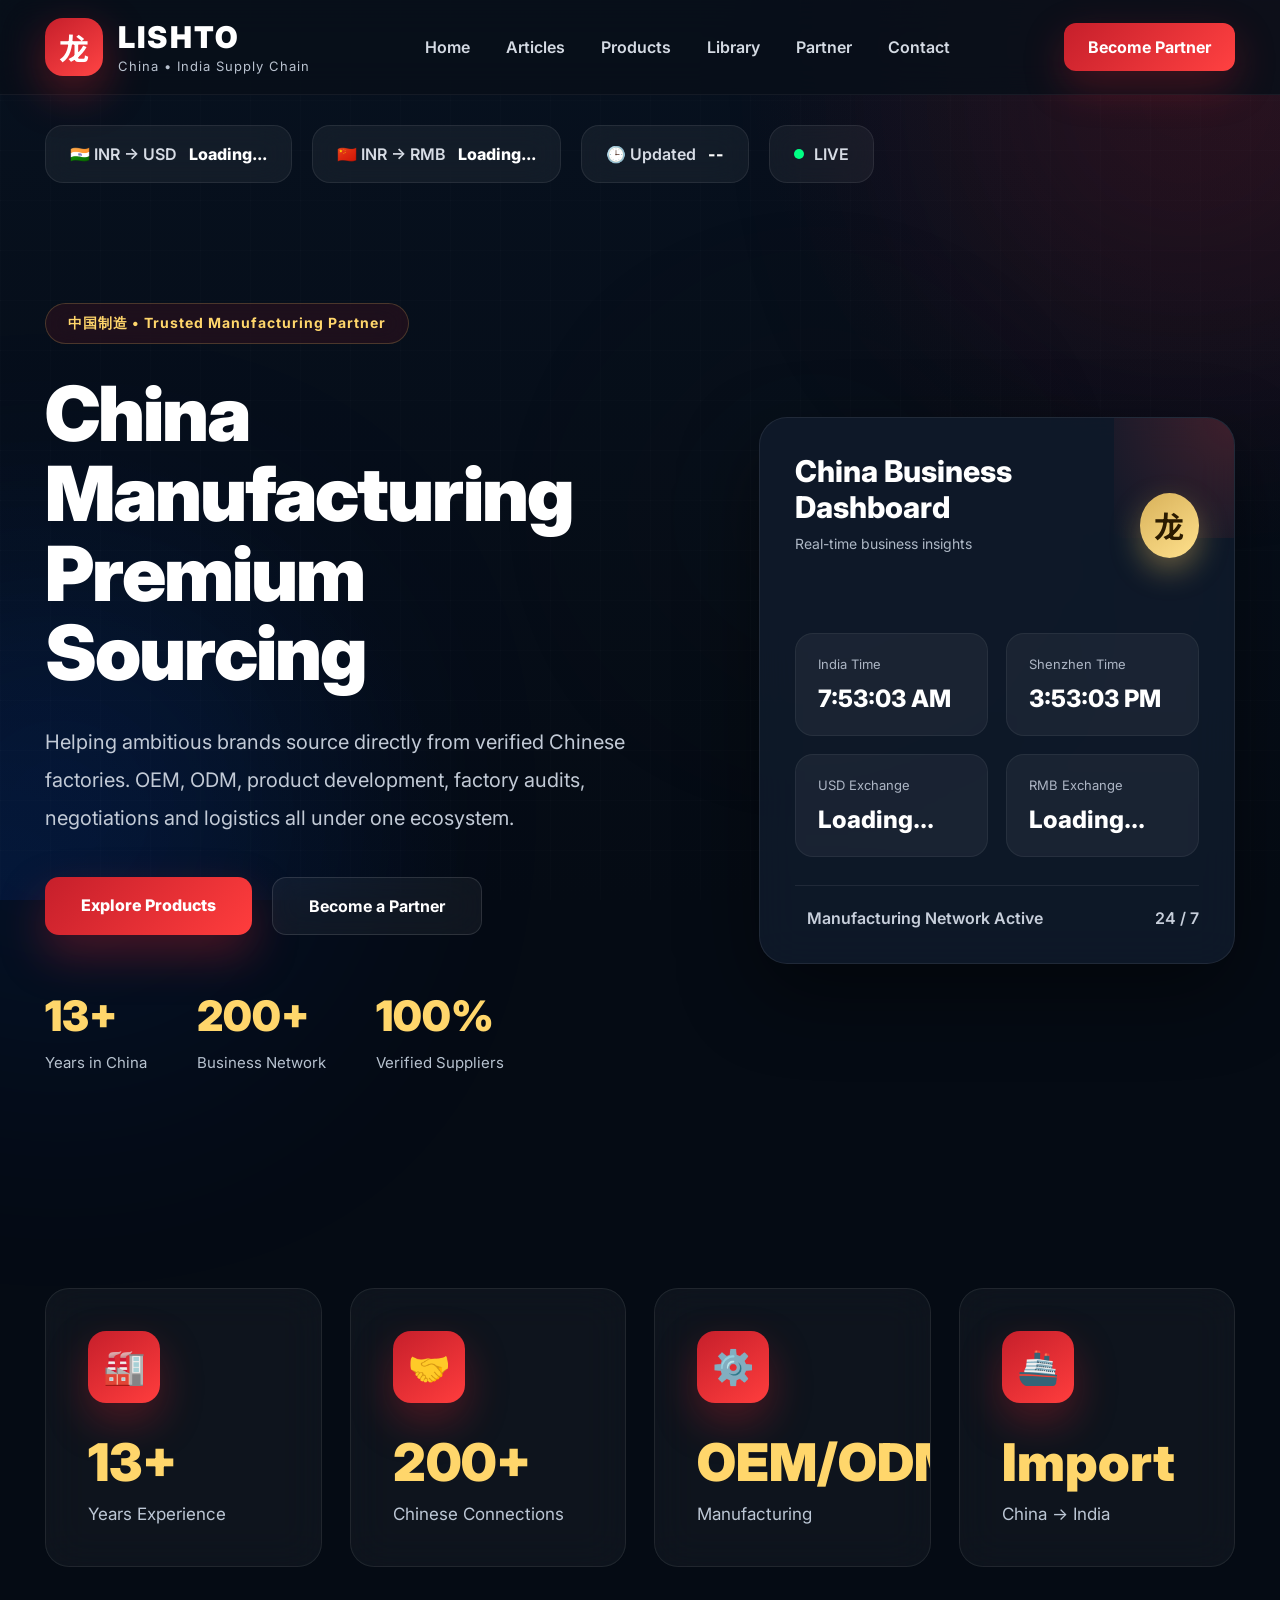
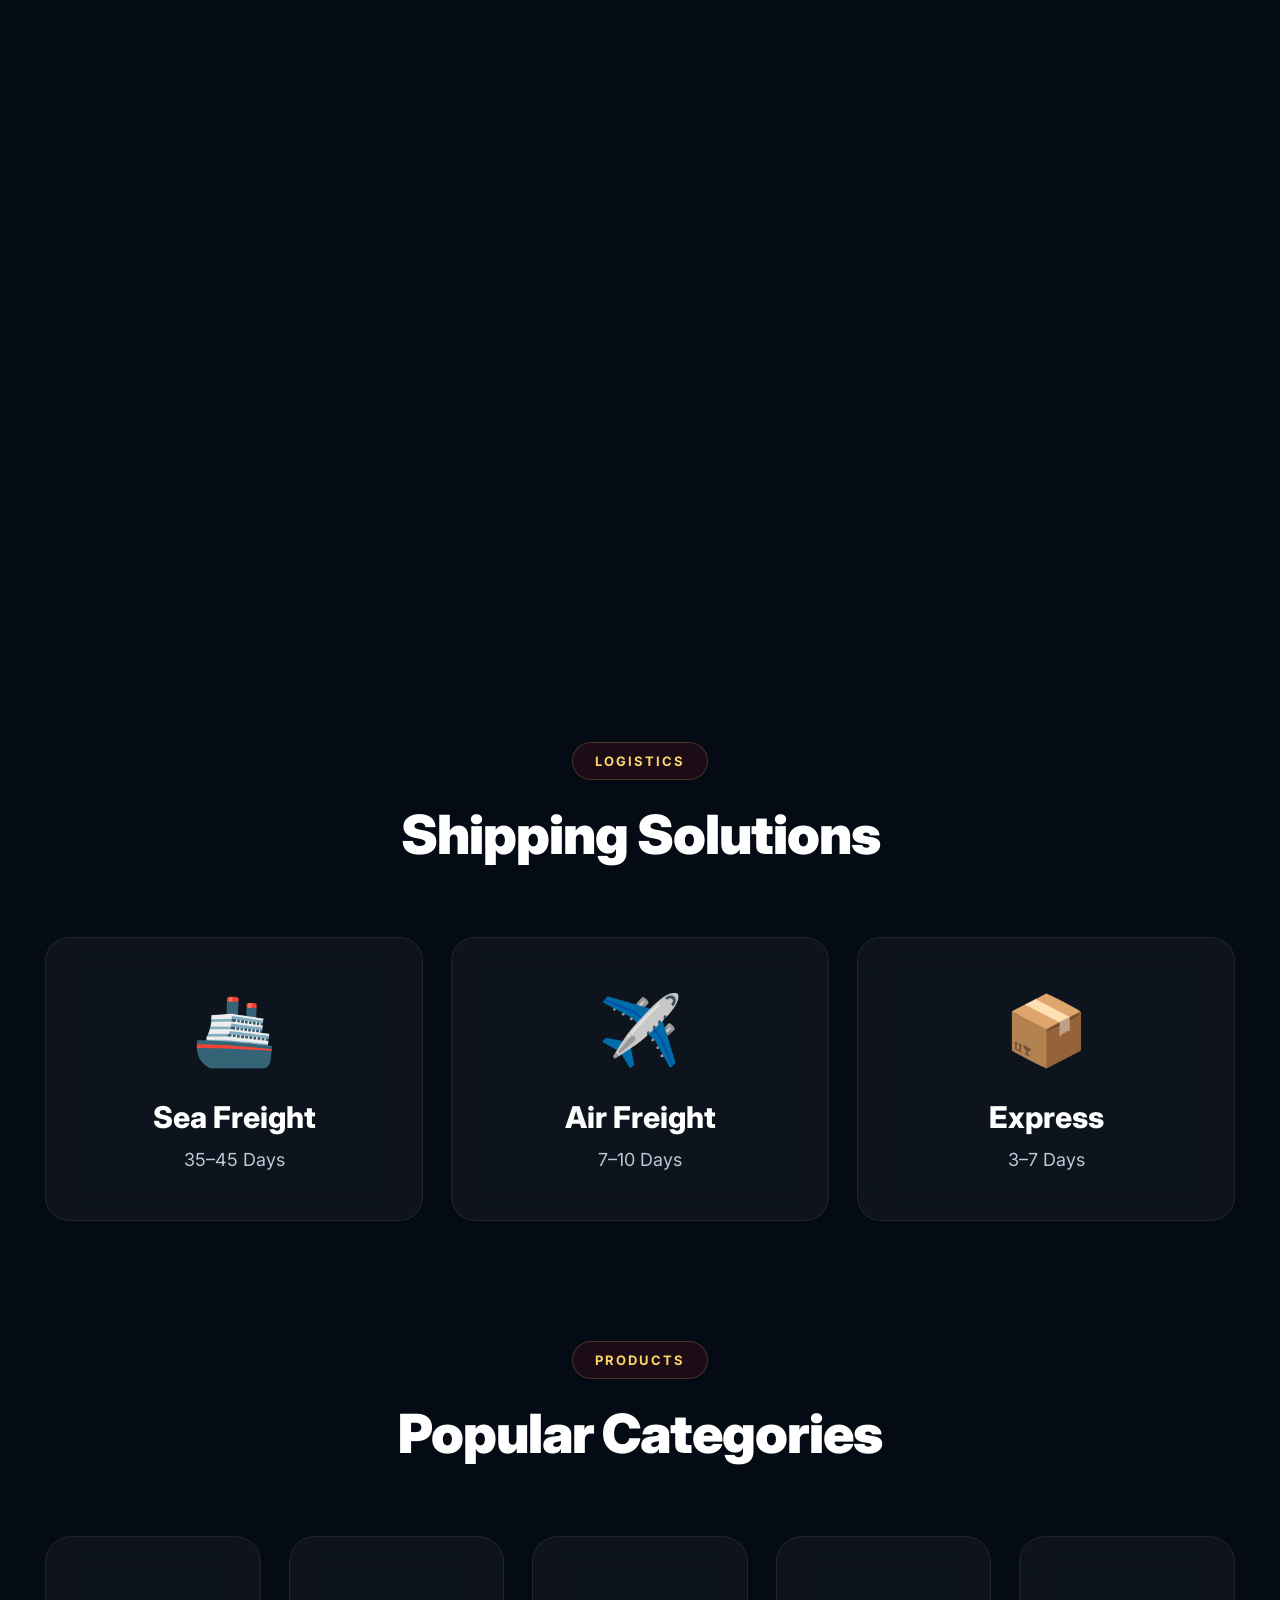
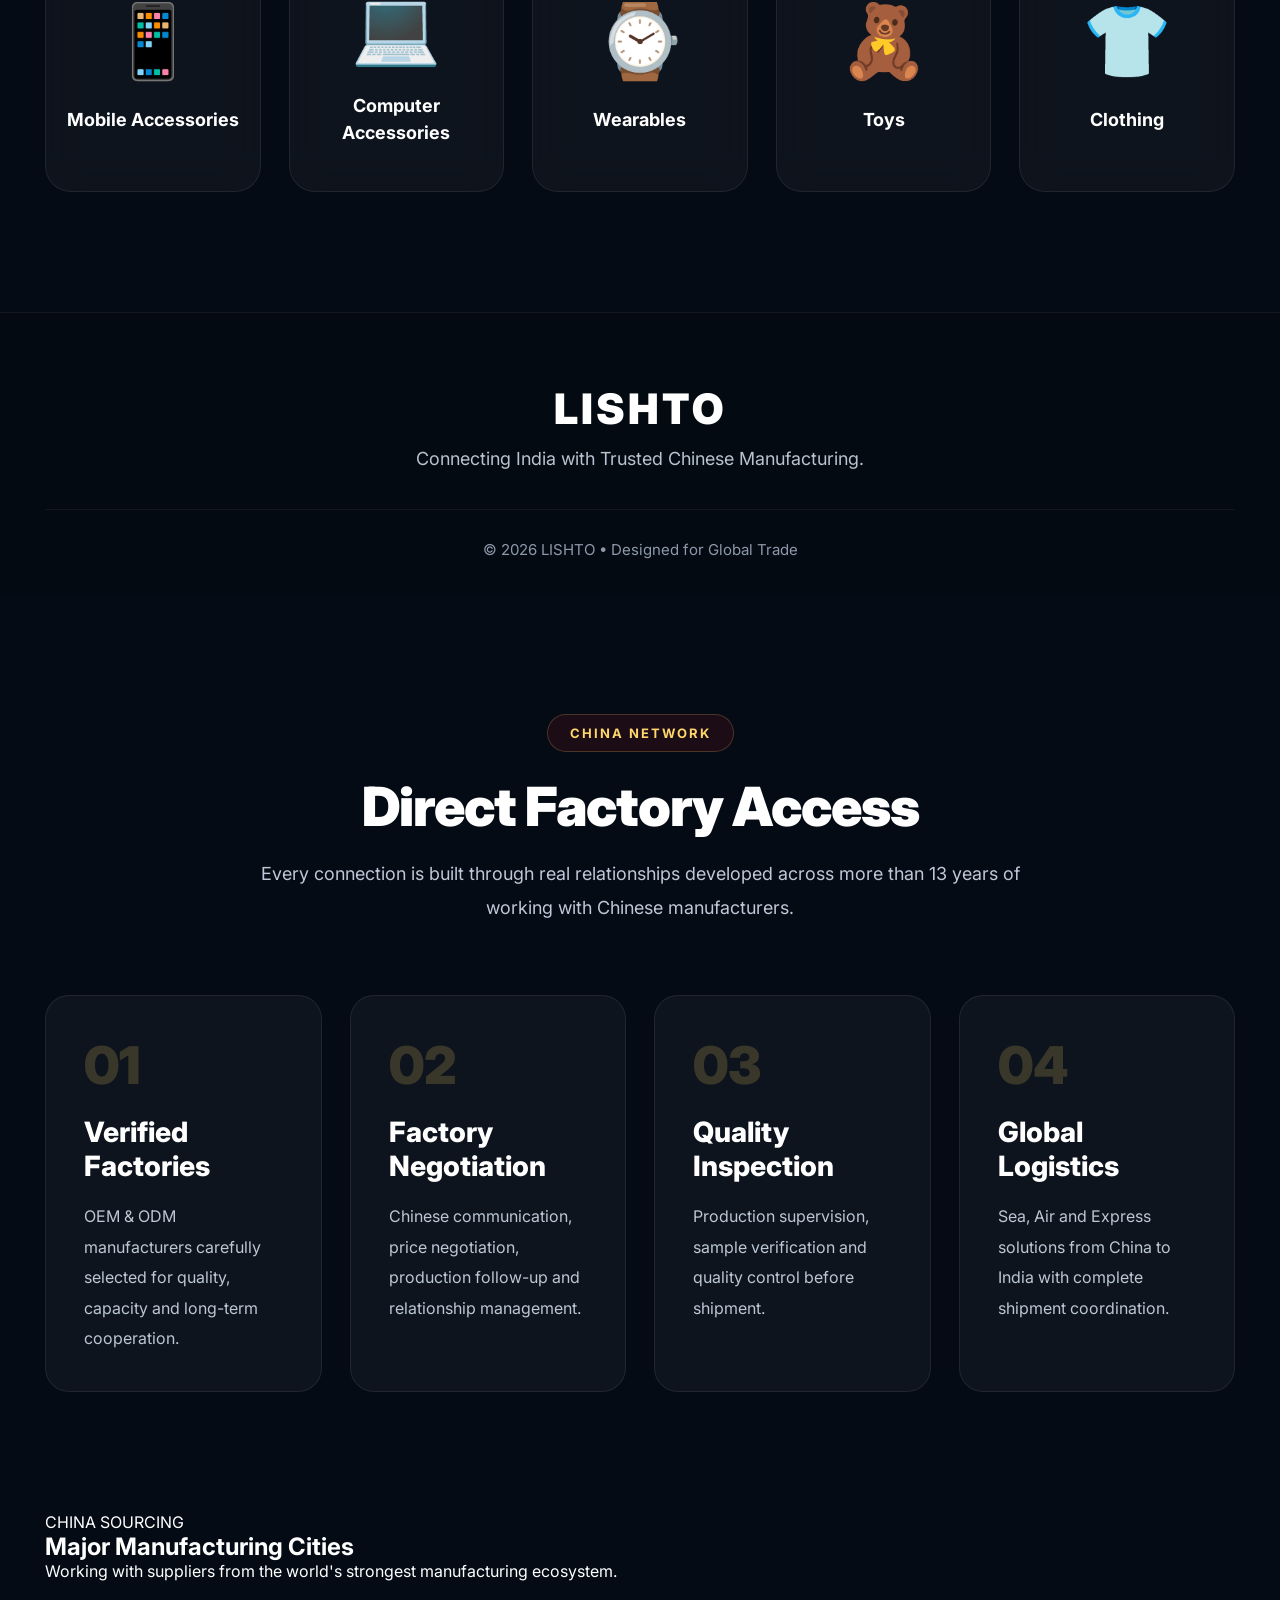
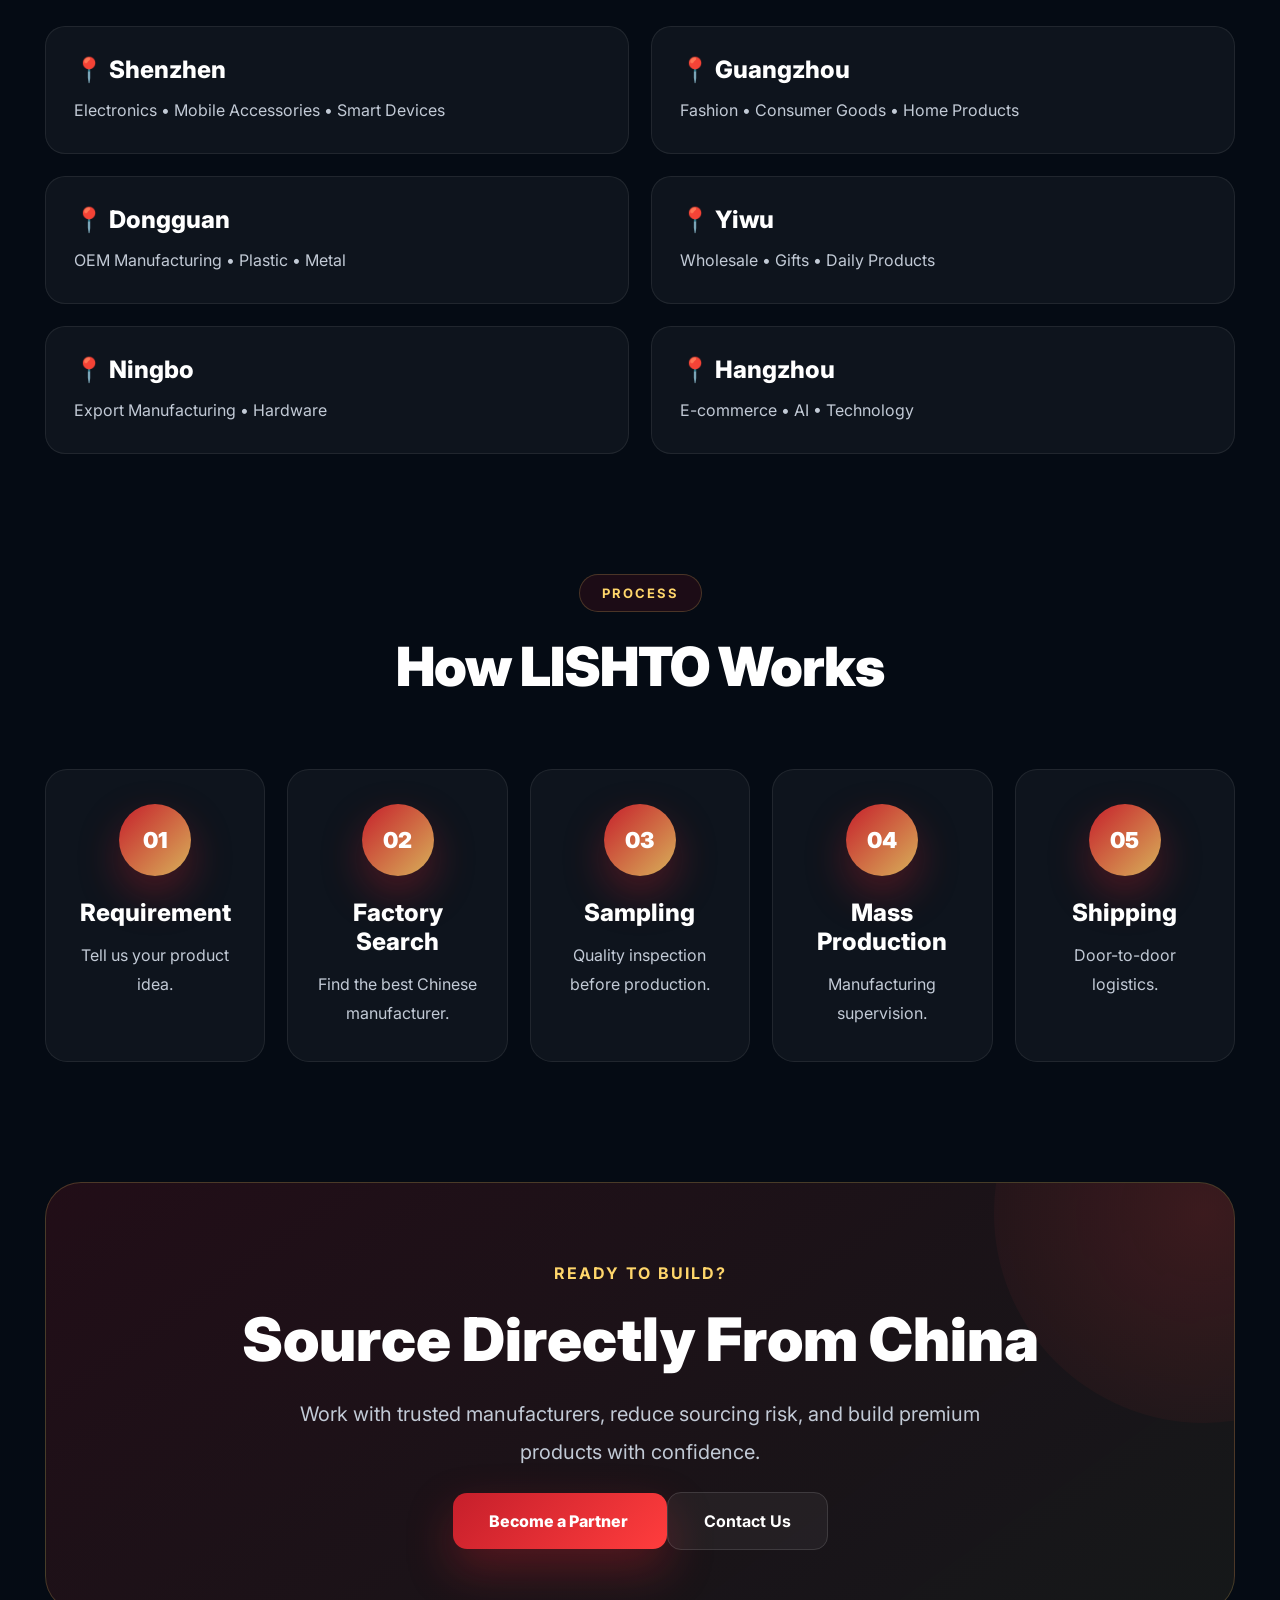
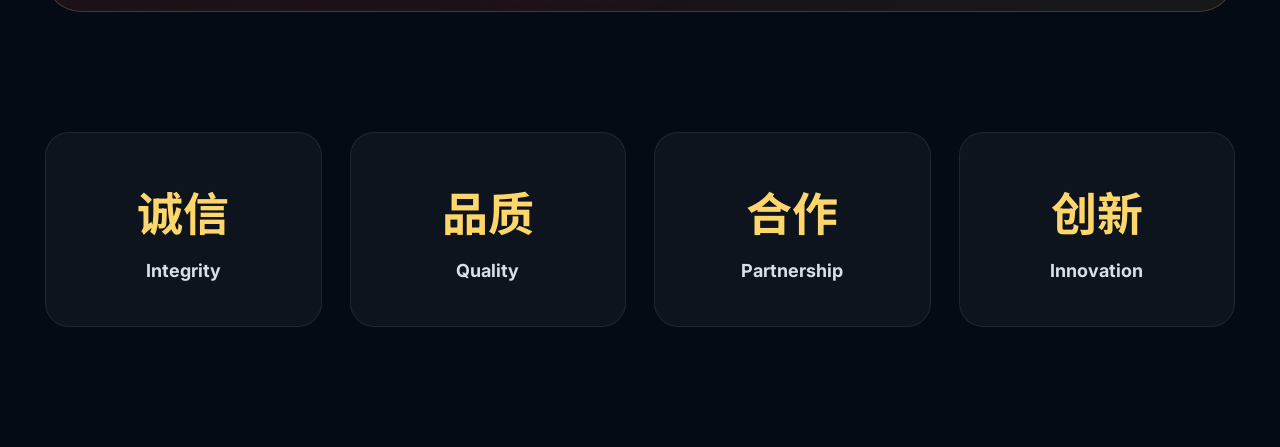
==== commit 317eab70: "Update index.html" ====
--- a/index.html
+++ b/index.html
@@ -144,11 +144,9 @@
 
 <h1>
 
-China Manufacturing.<br>
-
-<span>
-
-Premium Sourcing.
+China Manufacturing
+
+Premium Sourcing
 
 </span>
 
@@ -158,7 +156,7 @@
 
 Helping ambitious brands source directly from verified Chinese factories.
 
-OEM, ODM, product development, factory audits, negotiations and logistics—
+OEM, ODM, product development, factory audits, negotiations and logistics
 
 all under one ecosystem.
 
@@ -412,7 +410,7 @@
 
 <h2>
 
-OEM / ODM
+OEM/ODM
 
 </h2>
 
@@ -1131,109 +1129,6 @@
 
 <div class="section-title">
 
-<span>WHY CHOOSE LISHTO</span>
-
-<h2>Built Around China's Manufacturing Ecosystem</h2>
-
-</div>
-
-<div class="showcase-grid">
-
-<div class="showcase-card">
-
-<div class="showcase-icon">
-
-
-
-</div>
-
-<h3>
-
-Factory Verification
-
-</h3>
-
-<p>
-
-Every supplier is carefully evaluated for production capability,
-quality systems and export experience.
-
-</p>
-
-</div>
-
-<div class="showcase-card">
-
-<div class="showcase-icon">
-
-
-  
-
-</div>
-
-<h3>
-
-Chinese Negotiation
-
-</h3>
-
-<p>
-
-Communicate directly with factories in Chinese
-to achieve better pricing and smoother production.
-
-</p>
-
-</div>
-
-<div class="showcase-card">
-
-<div class="showcase-icon">
-
-
-  
-
-</div>
-
-<h3>
-
-Business Growth
-
-</h3>
-
-<p>
-
-From startup brands to large importers,
-we build scalable sourcing systems.
-
-</p>
-
-</div>
-
-<div class="showcase-card">
-
-<div class="showcase-icon">
-
-
-  
-
-</div>
-
-<h3>
-
-End-to-End Logistics
-
-</h3>
-
-<p>
-
-Production follow-up,
-inspection,
-shipping,
-documentation
-and import coordination.
-
-</p>
 
 </div>
 
@@ -1242,1227 +1137,78 @@
 </section>
 
 
-<section class="china-quote">
-
-<div class="quote-box">
-
-<div class="quote-mark">
-
-
-
-</div>
-
-<h2>
-
-Manufacturing is not about finding the cheapest supplier.
-
-It's about finding the right partner.
-
-</h2>
-
-<p>
-
-LISHTO China Sourcing Philosophy
-
-</p>
+<section class="china-values">
+
+<div class="value-card">
+
+<h3>
+
+诚信
+
+</h3>
+
+<span>
+
+Integrity
+
+</span>
+
+</div>
+
+<div class="value-card">
+
+<h3>
+
+品质
+
+</h3>
+
+<span>
+
+Quality
+
+</span>
+
+</div>
+
+<div class="value-card">
+
+<h3>
+
+合作
+
+</h3>
+
+<span>
+
+Partnership
+
+</span>
+
+</div>
+
+<div class="value-card">
+
+<h3>
+
+创新
+
+</h3>
+
+<span>
+
+Innovation
+
+</span>
 
 </div>
 
 </section>
 
 
-<section class="experience">
-
-<div class="experience-left">
-
-<span>
-
-
-
-</span>
-
-<h2>
-
-Helping Brands Manufacture With Confidence
-  
-
-</h2>
-
-<p>
-
-  
-From Shenzhen electronics factories to Yiwu wholesale markets,
-LISHTO connects Indian businesses with reliable Chinese manufacturers,
-reducing sourcing risk while improving quality and speed.
-
-</p>
-
-</div>
-
-<div class="experience-right">
-
-<div class="exp-card">
-
-<h3>
-
-  
-200+
-
-</h3>
-
-<p>
-
-  
-Chinese Business Contacts
-
-</p>
-
-</div>
-
-<div class="exp-card">
-
-<h3>
-
-  
-1000+
-
-</h3>
-
-<p>
-
-  
-Factory Meetings
-
-</p>
-
-</div>
-
-<div class="exp-card">
-
-<h3>
-
-  
-13+
-
-</h3>
-
-<p>
-
-  
-Years China Experience
-
-</p>
-
-</div>
-
-<div class="exp-card">
-
-<h3>
-
-  
-24/7
-
-</h3>
-
-<p>
-
-  
-Business Support
-
-</p>
-
-</div>
-
-</div>
-
-</section>
-
-
-<section class="final-banner">
-
-<div class="banner-content">
-
-<span>
-
-中国制造 · MADE FOR GLOBAL BRANDS
-  
-
-</span>
-
-<h2>
-
-Premium China Sourcing.<br>
-
-Designed For Serious Businesses.
-
-</h2>
-
-<p>
-
-Manufacturing • OEM • ODM • Product Development • Inspection • Logistics
-
-</p>
-
-<a href="partner.html" class="btn-primary">
-
-  
-Start Your Journey
-
-</a>
-
-</div>
-
-</section>
-
-<section class="china-insights">
-
-<div class="section-title">
-
-<span>CHINA INSIGHTS</span>
-
-<h2>Manufacturing Advantages</h2>
-
-</div>
-
-<div class="insights-grid">
-
-<div class="insight-card">
-
-<div class="insight-top">
-
-
-
-
-
-</span>
-
-</div>
-
-<h3>
-
-Large Scale Manufacturing
-
-</h3>
-
-<p>
-
-  
-China offers unmatched production capacity,
-automation and supply chain integration,
-making it ideal for global brands.
-
-</p>
-
-</div>
-
-<div class="insight-card">
-
-<div class="insight-top">
-
-
-
-</span>
-
-</div>
-
-<h3>
-
-Rapid Product Development
-
-</h3>
-
-<p>
-
-  
-Prototype to mass production
-within weeks through experienced OEM factories.
-
-</p>
-
-</div>
-
-<div class="insight-card">
-
-<div class="insight-top">
-
-
-
-</span>
-
-</div>
-
-<h3>
-
-Worldwide Distribution
-
-</h3>
-
-<p>
-
-  
-Products manufactured in China
-reach customers across more than
-200 countries.
-
-</p>
-
-</div>
-
-</div>
-
-</section>
-
-
-<section class="business-banner">
-
-<div class="business-left">
-
-<span>
-
-LISHTO ECOSYSTEM
-
-</span>
-
-<h2>
-
-From Factory Floor<br> To Customer Door.
-
-</h2>
-
-<p>
-
-Factory Selection • Product Development • Branding • Quality Control • Import Logistics
-
-</p>
-
-</div>
-
-<div class="business-right">
-
-<div class="floating-card">
-
-<h4>
-
-✔ Factory Audit
-
-  
-</h4>
-
-</div>
-
-<div class="floating-card">
-
-<h4>
-
-✔ OEM / ODM
-
-  
-</h4>
-
-</div>
-
-<div class="floating-card">
-
-<h4>
-
-✔ Product Inspection
-
-  
-</h4>
-
-</div>
-
-<div class="floating-card">
-
-<h4>
-
-✔ Shipping Support
-
-  
-</h4>
-
-</div>
-
-</div>
-
-</section>
-
-
-<section class="numbers">
-
-<div class="number-card">
-
-<h2>
-
-50+
-
-</h2>
-
-<p>
-
-Manufacturing Categories
-
-</p>
-
-</div>
-
-<div class="number-card">
-
-<h2>
-
-1000+
-
-</h2>
-
-<p>
-
-Products Researched
-
-</p>
-
-</div>
-
-<div class="number-card">
-
-<h2>
-
-24×7
-
-</h2>
-
-<p>
-
-Business Communication
-
-</p>
-
-</div>
-
-<div class="number-card">
-
-<h2>
-
-China
-
-</h2>
-
-<p>
-
-Your Manufacturing Partner
-
-</p>
-
-</div>
-
-</section>
-
-
-<section class="bottom-cta">
-
-<div class="bottom-card">
-
-<span>
-
-LET'S BUILD SOMETHING BIG
-
-</span>
-
-<h2>
-
-Premium China Manufacturing<br>
-
-Starts Here.
-
-</h2>
-
-<p>
-
-Helping businesses manufacture smarter,
-source better,
-and scale faster.
-
-</p>
-
-<div class="hero-buttons">
-
-<a href="partner.html" class="btn-primary">
-
-  
-Partner With LISHTO
-
-</a>
-
-<a href="contact.html" class="btn-secondary">
-
-  
-Talk To Us
-
-</a>
-
-</div>
-
-</div>
-
-</section>
-
-<section class="china-ecosystem">
-
-<div class="section-title">
-
-<span>ECOSYSTEM</span>
-
-<h2>The Complete China Supply Chain</h2>
-
-<p>
-
-Everything required to transform an idea into a successful product.
-
-</p>
-
-</div>
-
-<div class="ecosystem-grid">
-
-<div class="eco-card">
-
-<div class="eco-icon">
-
-
-
-</div>
-
-<h3>
-
-Product Research
-
-</h3>
-
-<p>
-
-Identify trending products and evaluate market opportunities before manufacturing.
-
-</p>
-
-</div>
-
-<div class="eco-card">
-
-<div class="eco-icon">
-
-
-
-</div>
-
-<h3>
-
-Custom Branding
-
-</h3>
-
-<p>
-
-Private Label, Packaging Design,
-Logo Printing and Retail Ready Solutions.
-
-</p>
-
-</div>
-
-<div class="eco-card">
-
-<div class="eco-icon">
-
-
-
-</div>
-
-<h3>
-
-OEM / ODM
-
-</h3>
-
-<p>
-
-Work directly with experienced Chinese manufacturers
-to create exclusive products.
-
-</p>
-
-</div>
-
-<div class="eco-card">
-
-<div class="eco-icon">
-
-
-
-</div>
-
-<h3>
-
-Quality Inspection
-
-</h3>
-
-<p>
-
-Professional production monitoring before shipment leaves China.
-
-</p>
-
-</div>
-
-<div class="eco-card">
-
-<div class="eco-icon">
-
-🚢
-
-</div>
-
-<h3>
-
-International Shipping
-
-</h3>
-
-<p>
-
-Sea Freight, Air Freight and Express Courier
-with complete documentation support.
-
-</p>
-
-</div>
-
-<div class="eco-card">
-
-<div class="eco-icon">
-
-📈
-
-</div>
-
-<h3>
-
-Business Scaling
-
-</h3>
-
-<p>
-
-Helping importers build long-term manufacturing partnerships.
-
-</p>
-
-</div>
-
-</div>
-
-</section>
-
-
-<section class="china-values">
-
-<div class="value-card">
-
-<h3>
-
-诚信
-
-</h3>
-
-<span>
-
-Integrity
-
-</span>
-
-</div>
-
-<div class="value-card">
-
-<h3>
-
-品质
-
-</h3>
-
-<span>
-
-Quality
-
-</span>
-
-</div>
-
-<div class="value-card">
-
-<h3>
-
-合作
-
-</h3>
-
-<span>
-
-Partnership
-
-</span>
-
-</div>
-
-<div class="value-card">
-
-<h3>
-
-创新
-
-</h3>
-
-<span>
-
-Innovation
-
-</span>
-
-</div>
-
-</section>
-
-
 <section class="premium-cta">
 
 <div class="premium-box">
 
 <div class="premium-badge">
 
-LISHTO GLOBAL
-
-</div>
-
-<h2>
-
-Connecting India With China's Best Manufacturers
-
-</h2>
-
-<p>
-
-Trusted sourcing • Factory relationships • Better products • Faster growth
-
-</p>
-
-<div class="hero-buttons">
-
-<a href="products.html" class="btn-primary">
-
-  
-Browse Products
-
-</a>
-
-<a href="partner.html" class="btn-secondary">
-
-  
-Join Our Network
-
-</a>
-
-</div>
-
-</div>
-
-</section>
-
-<section class="factory-gallery">
-
-<div class="section-title">
-
-<span>FACTORY ECOSYSTEM</span>
-
-<h2>Inside China's Manufacturing Powerhouse</h2>
-
-<p>
-
-From product development to global shipping,
-every step is optimized for quality, speed and scale.
-
-</p>
-
-</div>
-
-<div class="gallery-grid">
-
-<div class="gallery-card large">
-
-<div class="gallery-overlay">
-
-<span>SMART FACTORIES</span>
-
-<h3>
-
-Automated Production Lines
-
-</h3>
-
-<p>
-
-High precision manufacturing powered by robotics
-and advanced quality systems.
-
-</p>
-
-</div>
-
-</div>
-
-<div class="gallery-card">
-
-<div class="gallery-overlay">
-
-<span>OEM</span>
-
-<h3>
-
-Private Label Manufacturing
-
-</h3>
-
-</div>
-
-</div>
-
-<div class="gallery-card">
-
-<div class="gallery-overlay">
-
-<span>ODM</span>
-
-<h3>
-
-Product Development
-
-</h3>
-
-</div>
-
-</div>
-
-<div class="gallery-card">
-
-<div class="gallery-overlay">
-
-<span>QC</span>
-
-<h3>
-
-Quality Inspection
-
-</h3>
-
-</div>
-
-</div>
-
-<div class="gallery-card">
-
-<div class="gallery-overlay">
-
-<span>EXPORT</span>
-
-<h3>
-
-Global Logistics
-
-</h3>
-
-</div>
-
-</div>
-
-</div>
-
-</section>
-
-
-<section class="china-advantages">
-
-<div class="section-title">
-
-<span>WHY CHINA</span>
-
-<h2>Competitive Manufacturing Advantages</h2>
-
-</div>
-
-<div class="advantages-grid">
-
-<div class="advantage-card">
-
-<div class="advantage-number">
-
-
-
-</div>
-
-<h3>
-
-Complete Supply Chain
-
-</h3>
-
-<p>
-
-Raw materials,
-component suppliers,
-assembly,
-packaging
-and logistics
-all connected within one ecosystem.
-
-</p>
-
-</div>
-
-<div class="advantage-card">
-
-<div class="advantage-number">
-
-
-
-</div>
-
-<h3>
-
-Fast Innovation
-
-</h3>
-
-<p>
-
-Prototype development,
-tooling
-and mass production
-completed much faster
-than most manufacturing regions.
-
-</p>
-
-</div>
-
-<div class="advantage-card">
-
-<div class="advantage-number">
-
-
-
-</div>
-
-<h3>
-
-Export Experience
-
-</h3>
-
-<p>
-
-Factories experienced in serving
-North America,
-Europe,
-Middle East
-and India.
-
-</p>
-
-</div>
-
-<div class="advantage-card">
-
-<div class="advantage-number">
-
-
-
-</div>
-
-<h3>
-
-Scalable Production
-
-</h3>
-
-<p>
-
-From startup quantities
-to container-scale manufacturing
-without changing suppliers.
-
-</p>
-
-</div>
-
-</div>
-
-</section>
-
-
-<section class="vision-banner">
-
-<div class="vision-content">
-
-<span>
-
-中国 · INDIA · GLOBAL
-
-</span>
-
-<h2>
-
-Building Stronger Supply Chains
-For The Next Generation.
-
-</h2>
-
-<p>
-
-LISHTO combines Chinese manufacturing experience
-with Indian market understanding
-to help businesses grow confidently.
-
-</p>
-
-</div>
-
-</section>
-
-<section class="china-partnership">
-
-<div class="section-title">
-
-<span>GLOBAL PARTNERSHIPS</span>
-
-<h2>Built On Long-Term Relationships</h2>
-
-<p>
-
-Strong partnerships create stronger businesses. Every successful sourcing project begins with trust, transparency and consistent communication.
-
-</p>
-
-</div>
-
-<div class="partnership-grid">
-
-<div class="partner-box">
-
-<div class="partner-icon">
-
-
-
-</div>
-
-<h3>
-
-Trusted Suppliers
-
-</h3>
-
-<p>
-
-Long-term factory relationships built over years of cooperation across multiple industries.
-
-</p>
-
-</div>
-
-<div class="partner-box">
-
-<div class="partner-icon">
-
-
-
-</div>
-
-<h3>
-
-Risk Reduction
-
-</h3>
-
-<p>
-
-Supplier verification, production monitoring and quality inspections before shipment.
-
-</p>
-
-</div>
-
-<div class="partner-box">
-
-<div class="partner-icon">
-
-
-
-</div>
-
-<h3>
-
-Market Knowledge
-
-</h3>
-
-<p>
-
-Deep understanding of both Chinese manufacturing and Indian consumer markets.
-
-</p>
-
-</div>
-
-<div class="partner-box">
-
-<div class="partner-icon">
-
-
-
-</div>
-
-<h3>
-
-Global Vision
-
-</h3>
-
-<p>
-
-Helping brands build products that compete in international markets.
-
-</p>
-
-</div>
-
-</div>
-
-</section>
-
-
-<section class="china-principles">
-
-<div class="section-title">
-
-<span>OUR PRINCIPLES</span>
-
-<h2>What Defines LISHTO</h2>
-
-</div>
-
-<div class="principles-grid">
-
-<div class="principle-card">
-
-<h3>
-
-Quality First
-
-</h3>
-
-<p>
-
-Every sourcing decision starts with quality rather than price.
-  
-
-</p>
-
-</div>
-
-<div class="principle-card">
-
-<h3>
-
-Transparent Communication
-
-</h3>
-
-<p>
-
-Clear updates throughout production and shipping.
-  
-
-</p>
-
-</div>
-
-<div class="principle-card">
-
-<h3>
-
-Long-Term Partnerships
-
-</h3>
-
-<p>
-
-Building relationships instead of one-time transactions.
-  
-
-</p>
-
-</div>
-
-<div class="principle-card">
-
-<h3>
-
-Continuous Innovation
-
-</h3>
-
-<p>
-
-Always exploring better factories, better products and better opportunities.
-  
-
-</p>
-
-</div>
-
-</div>
-
-</section>
-
-
-<section class="future-banner">
-
-<div class="future-content">
-
-<span>
-
-未来 · FUTURE
-
-</span>
-
-<h2>
-
-Creating The Future Of
-China–India Manufacturing
-
-</h2>
-
-<p>
-
-Manufacturing Intelligence • Strategic Sourcing • Product Development • Global Growth
-
-</p>
-
-<a href="contact.html" class="btn-primary">
-
-
-  
-Let's Build Together
-
-</a>
-
-</div>
-
-</section>
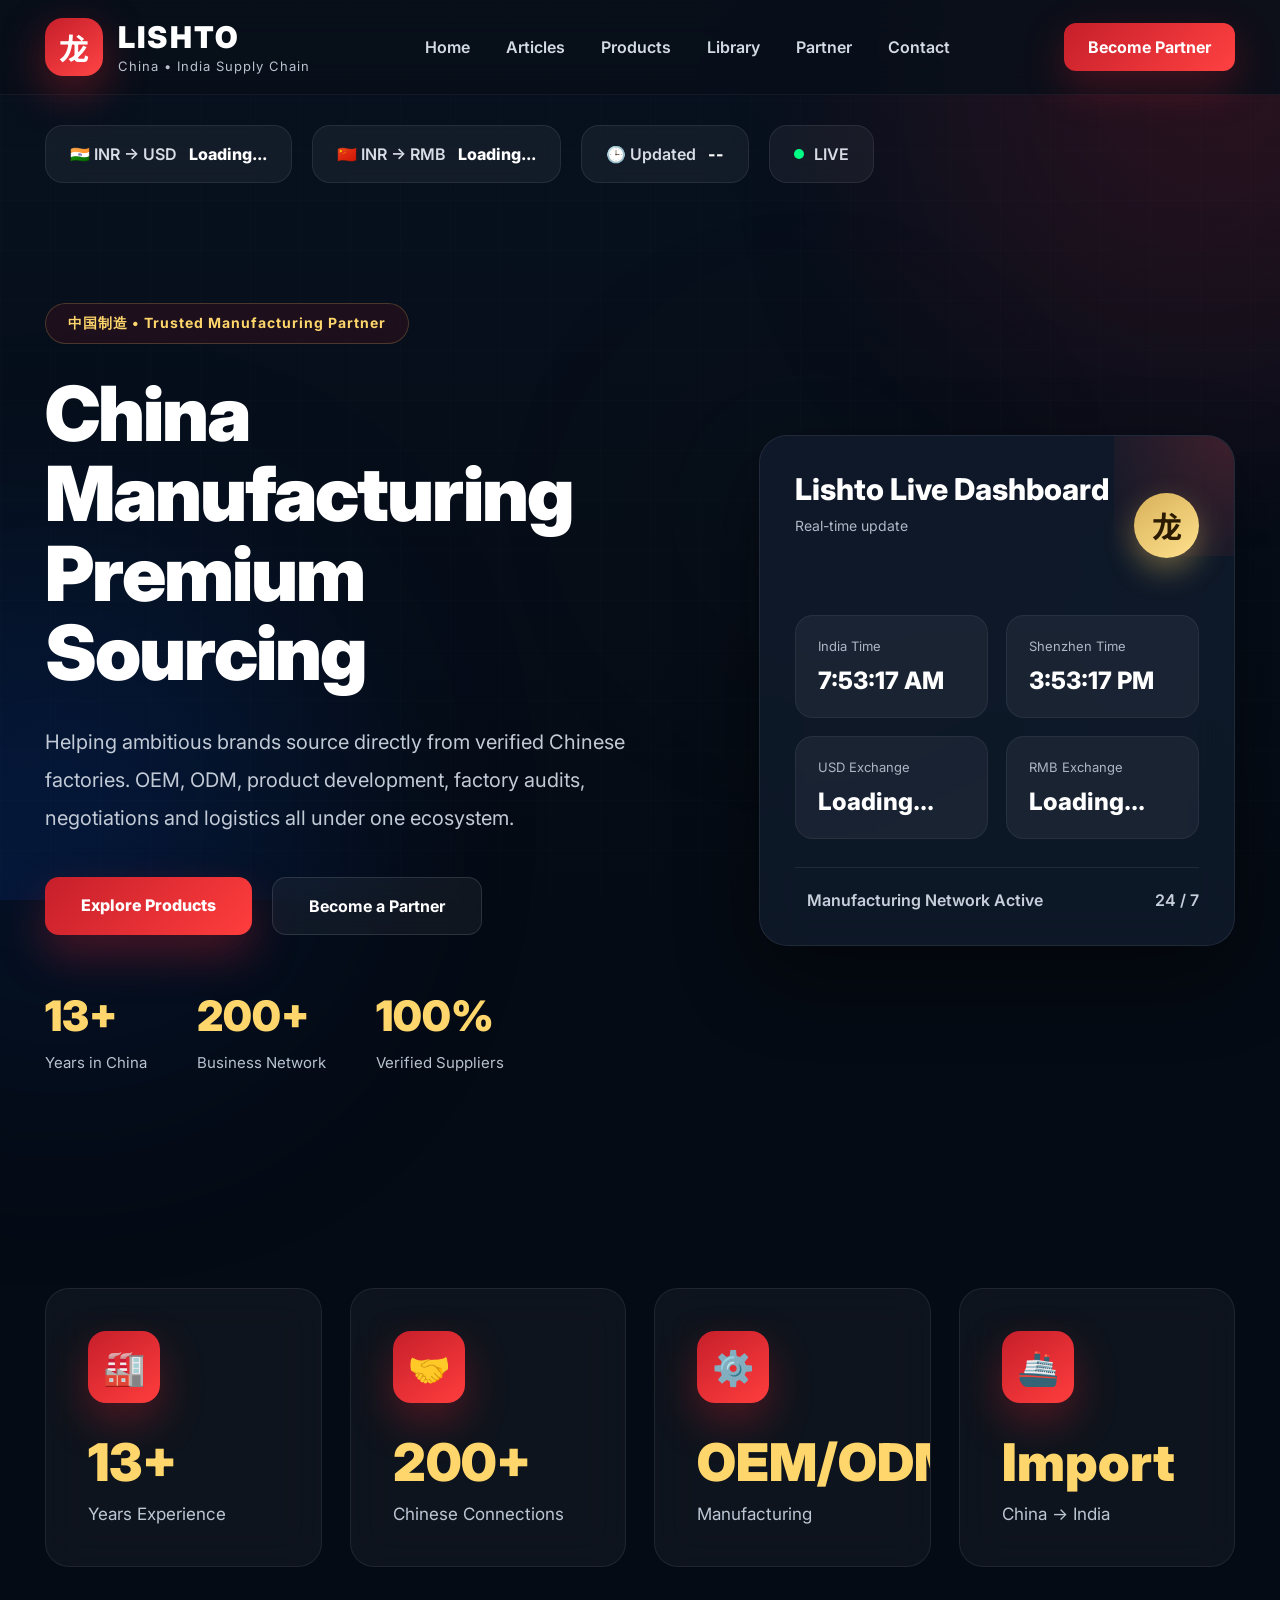
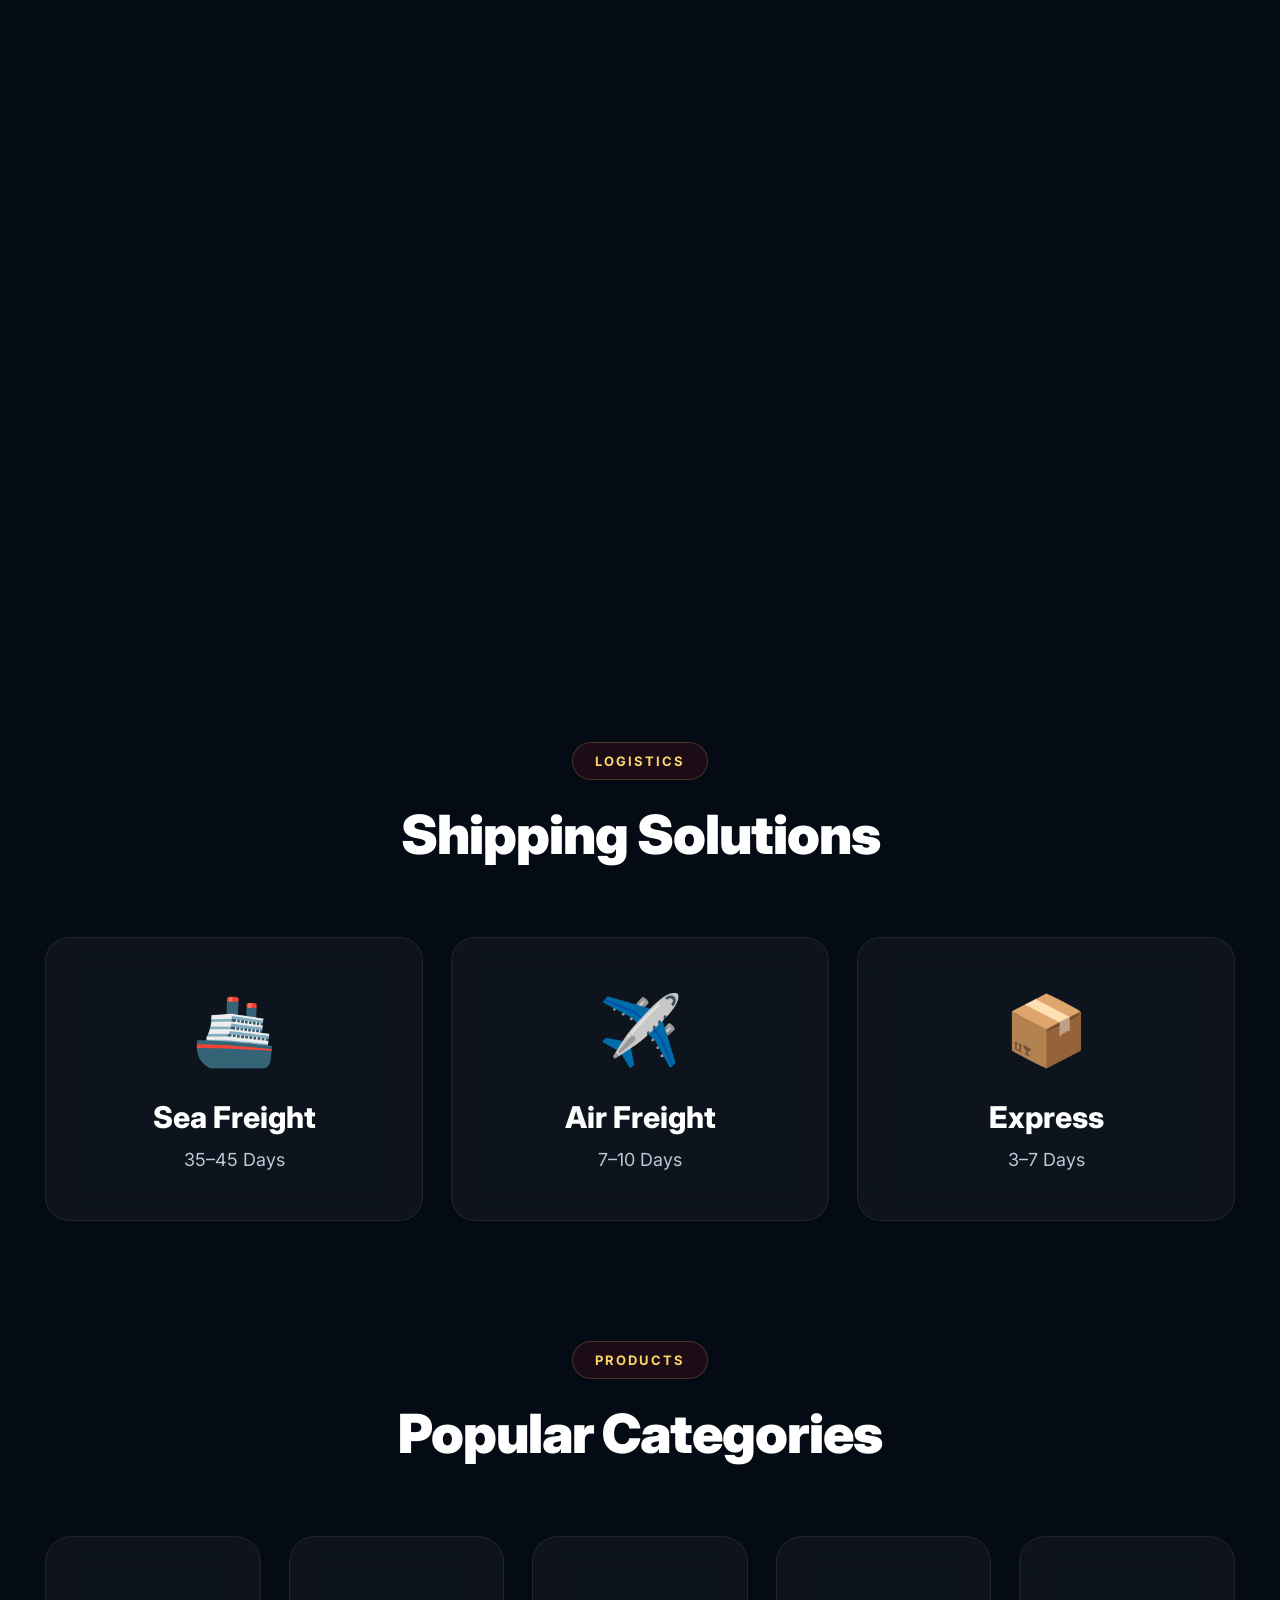
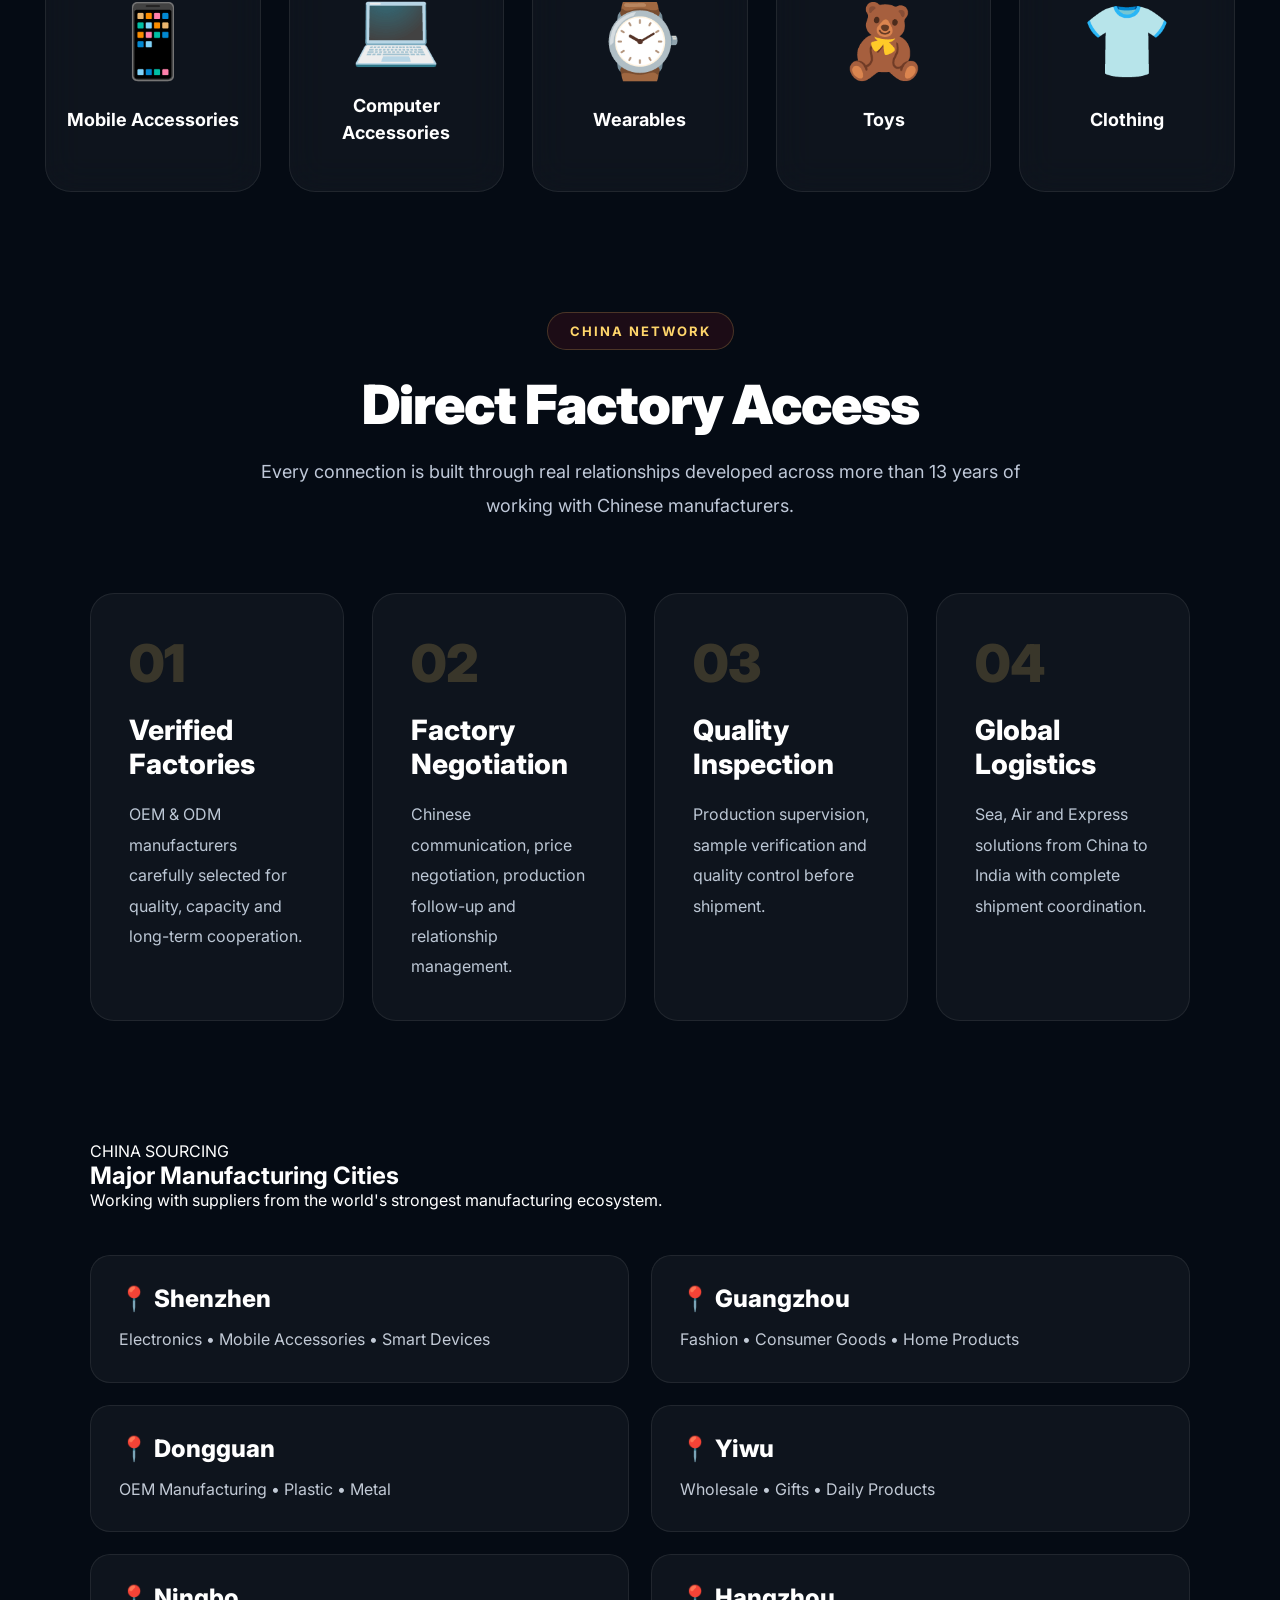
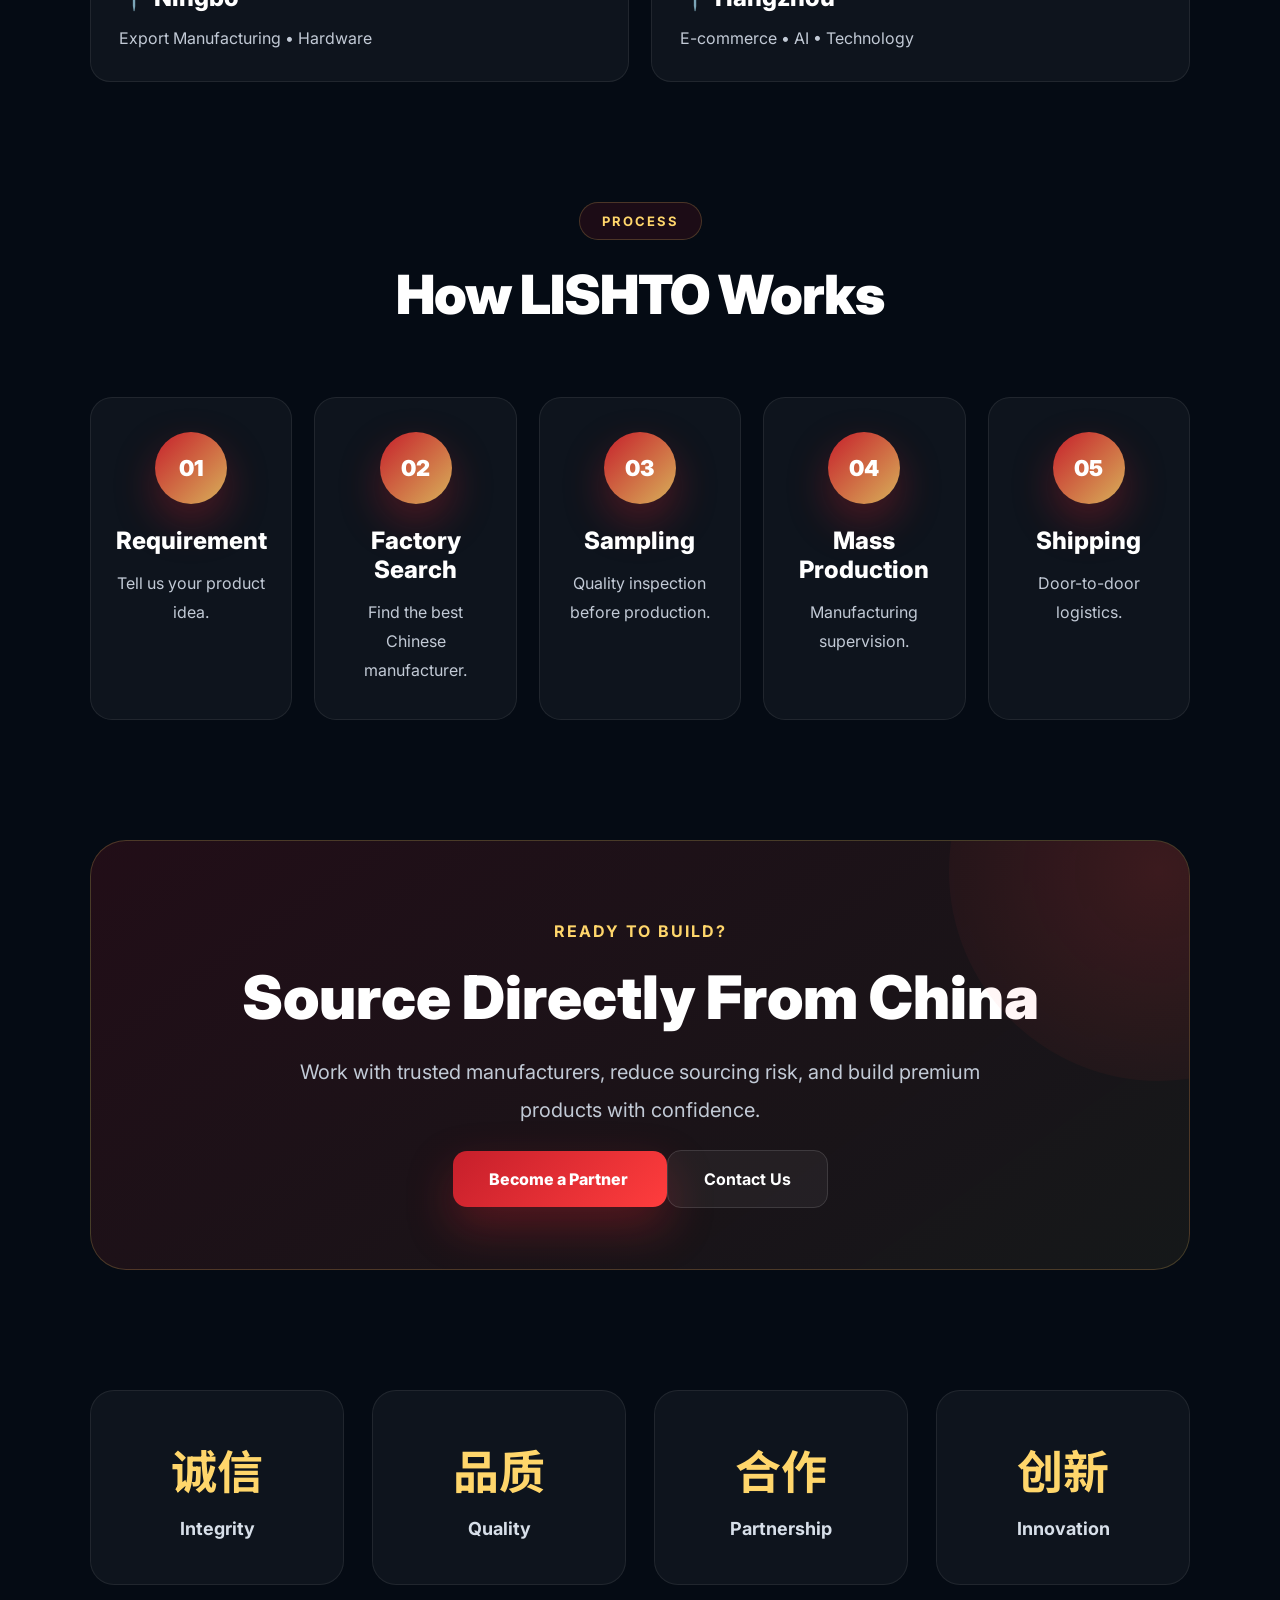
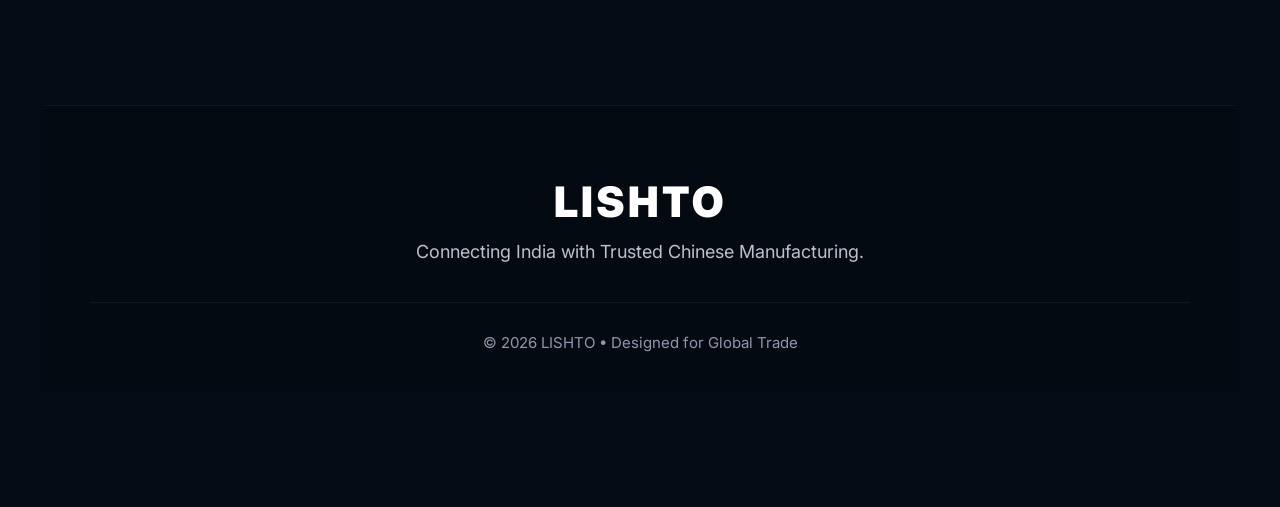
==== commit 4b1dff53: "Update index.html" ====
--- a/index.html
+++ b/index.html
@@ -242,13 +242,13 @@
 
 <h2>
 
-China Business Dashboard
+Lishto Live Dashboard
 
 </h2>
 
 <p>
 
-Real-time business insights
+Real-time update
 
 </p>
 
@@ -668,33 +668,6 @@
 
 </div>
 
-</section>
-
-<footer>
-
-<div class="footer-top">
-
-<h2>
-
-LISHTO
-
-</h2>
-
-<p>
-
-Connecting India with Trusted Chinese Manufacturing.
-
-</p>
-
-</div>
-
-<div class="footer-bottom">
-
-© 2026 LISHTO • Designed for Global Trade
-
-</div>
-
-</footer>
 
 <script src="script.js"></script>
 
@@ -1212,3 +1185,33 @@
 
 <div class="premium-badge">
 
+
+
+  </section>
+
+<footer>
+
+<div class="footer-top">
+
+<h2>
+
+LISHTO
+
+</h2>
+
+<p>
+
+Connecting India with Trusted Chinese Manufacturing.
+
+</p>
+
+</div>
+
+<div class="footer-bottom">
+
+© 2026 LISHTO • Designed for Global Trade
+
+</div>
+
+</footer>
+
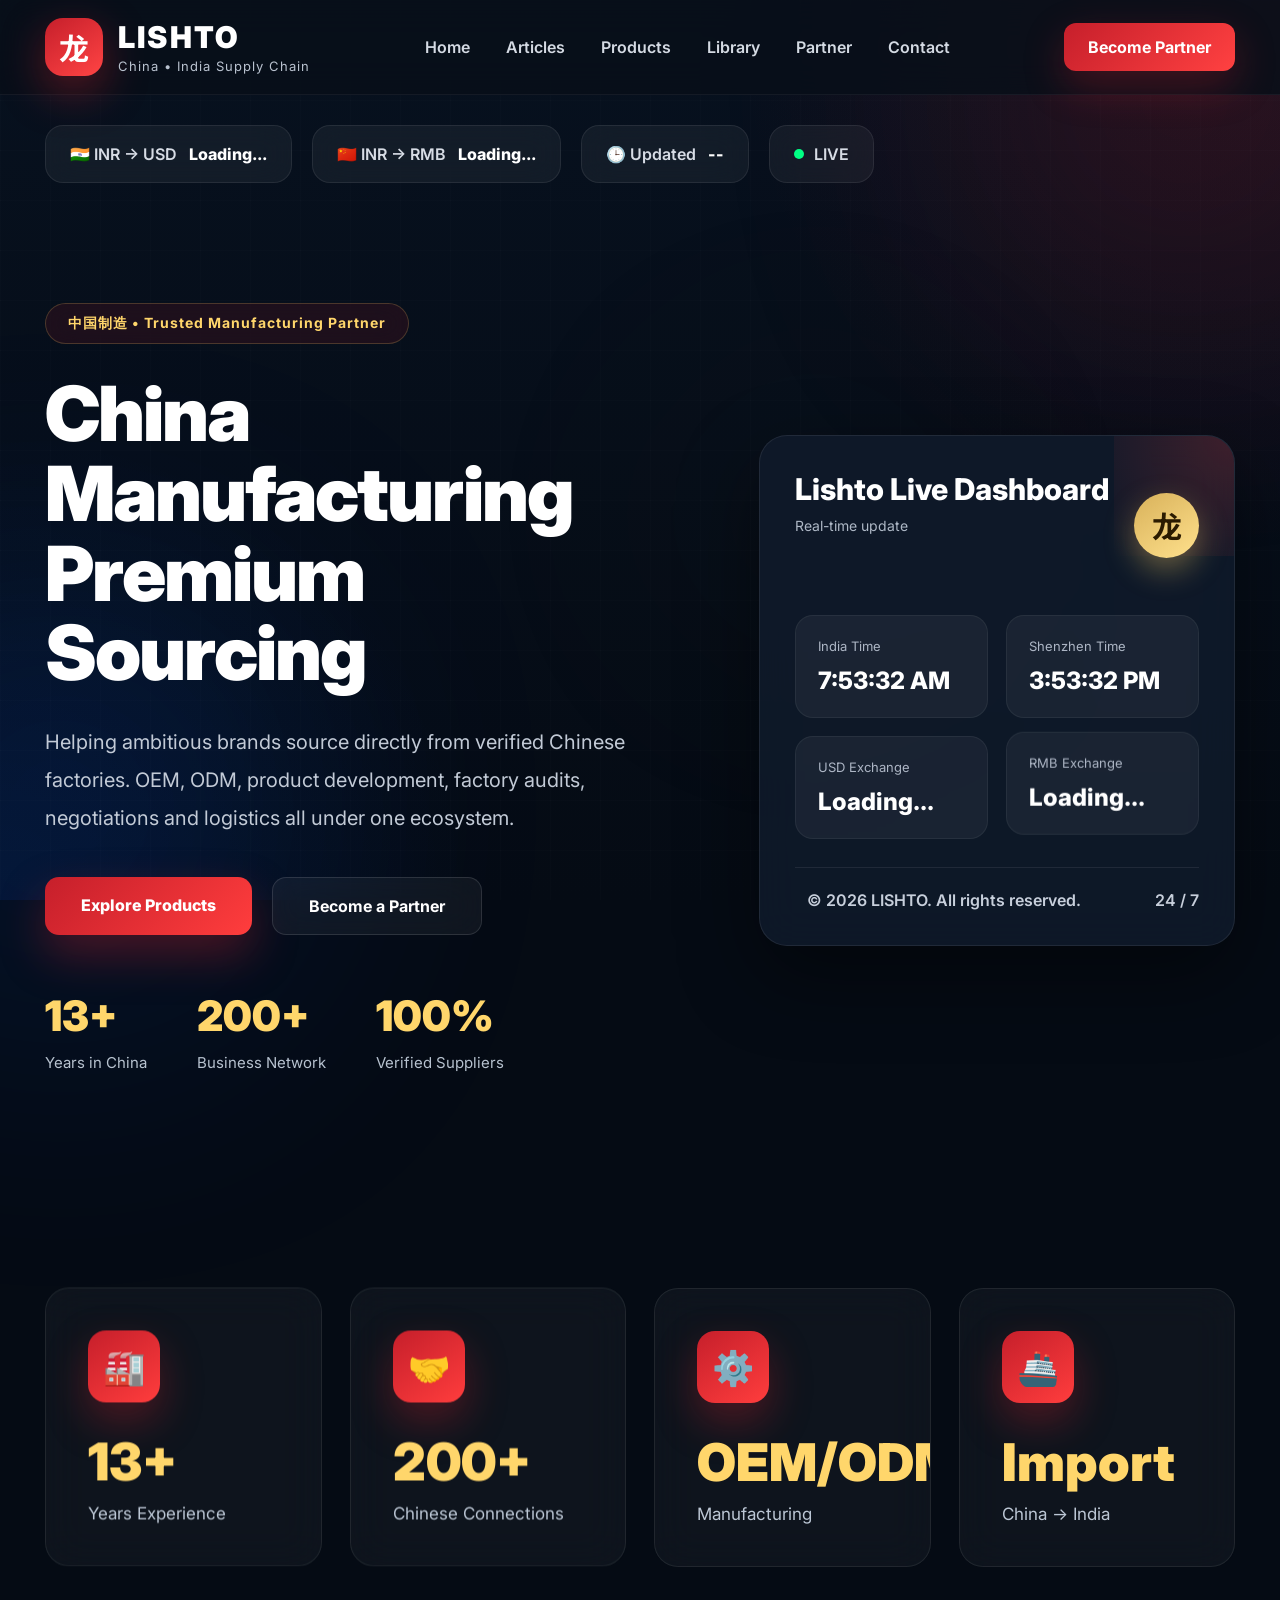
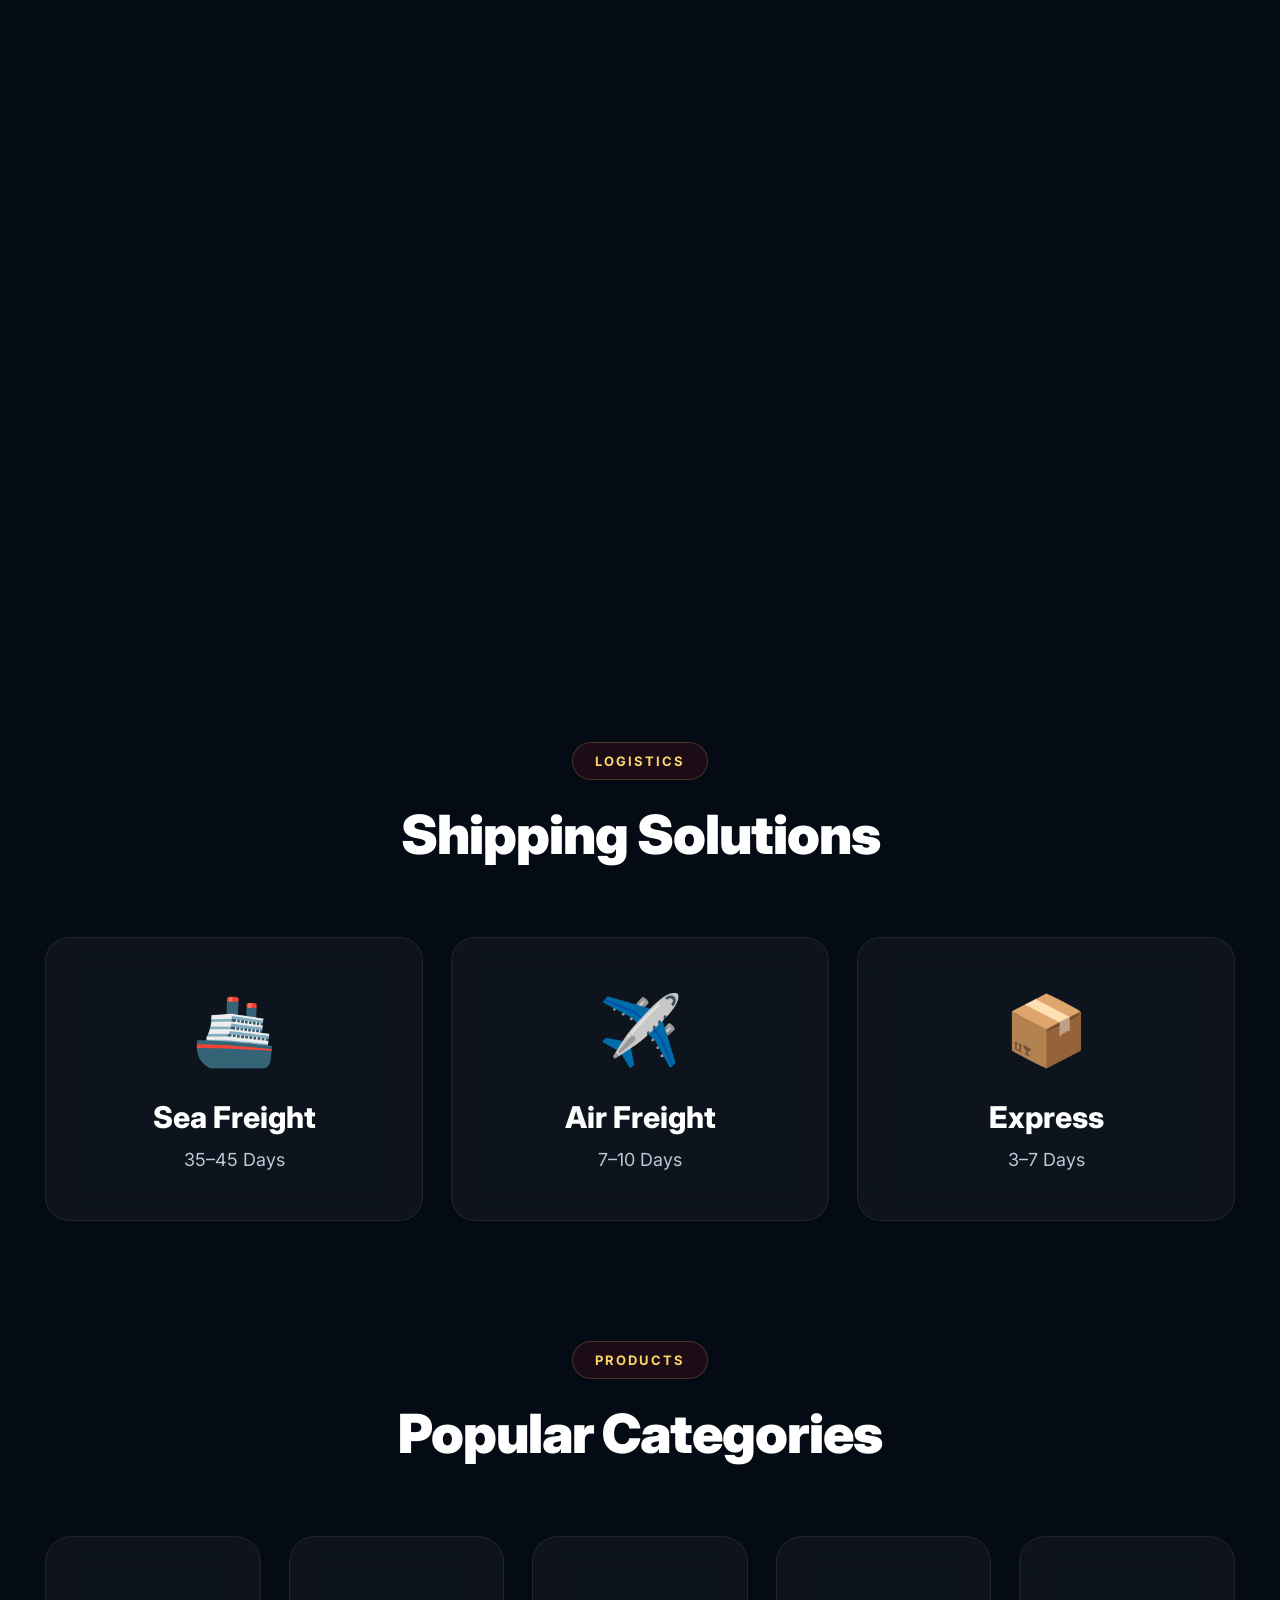
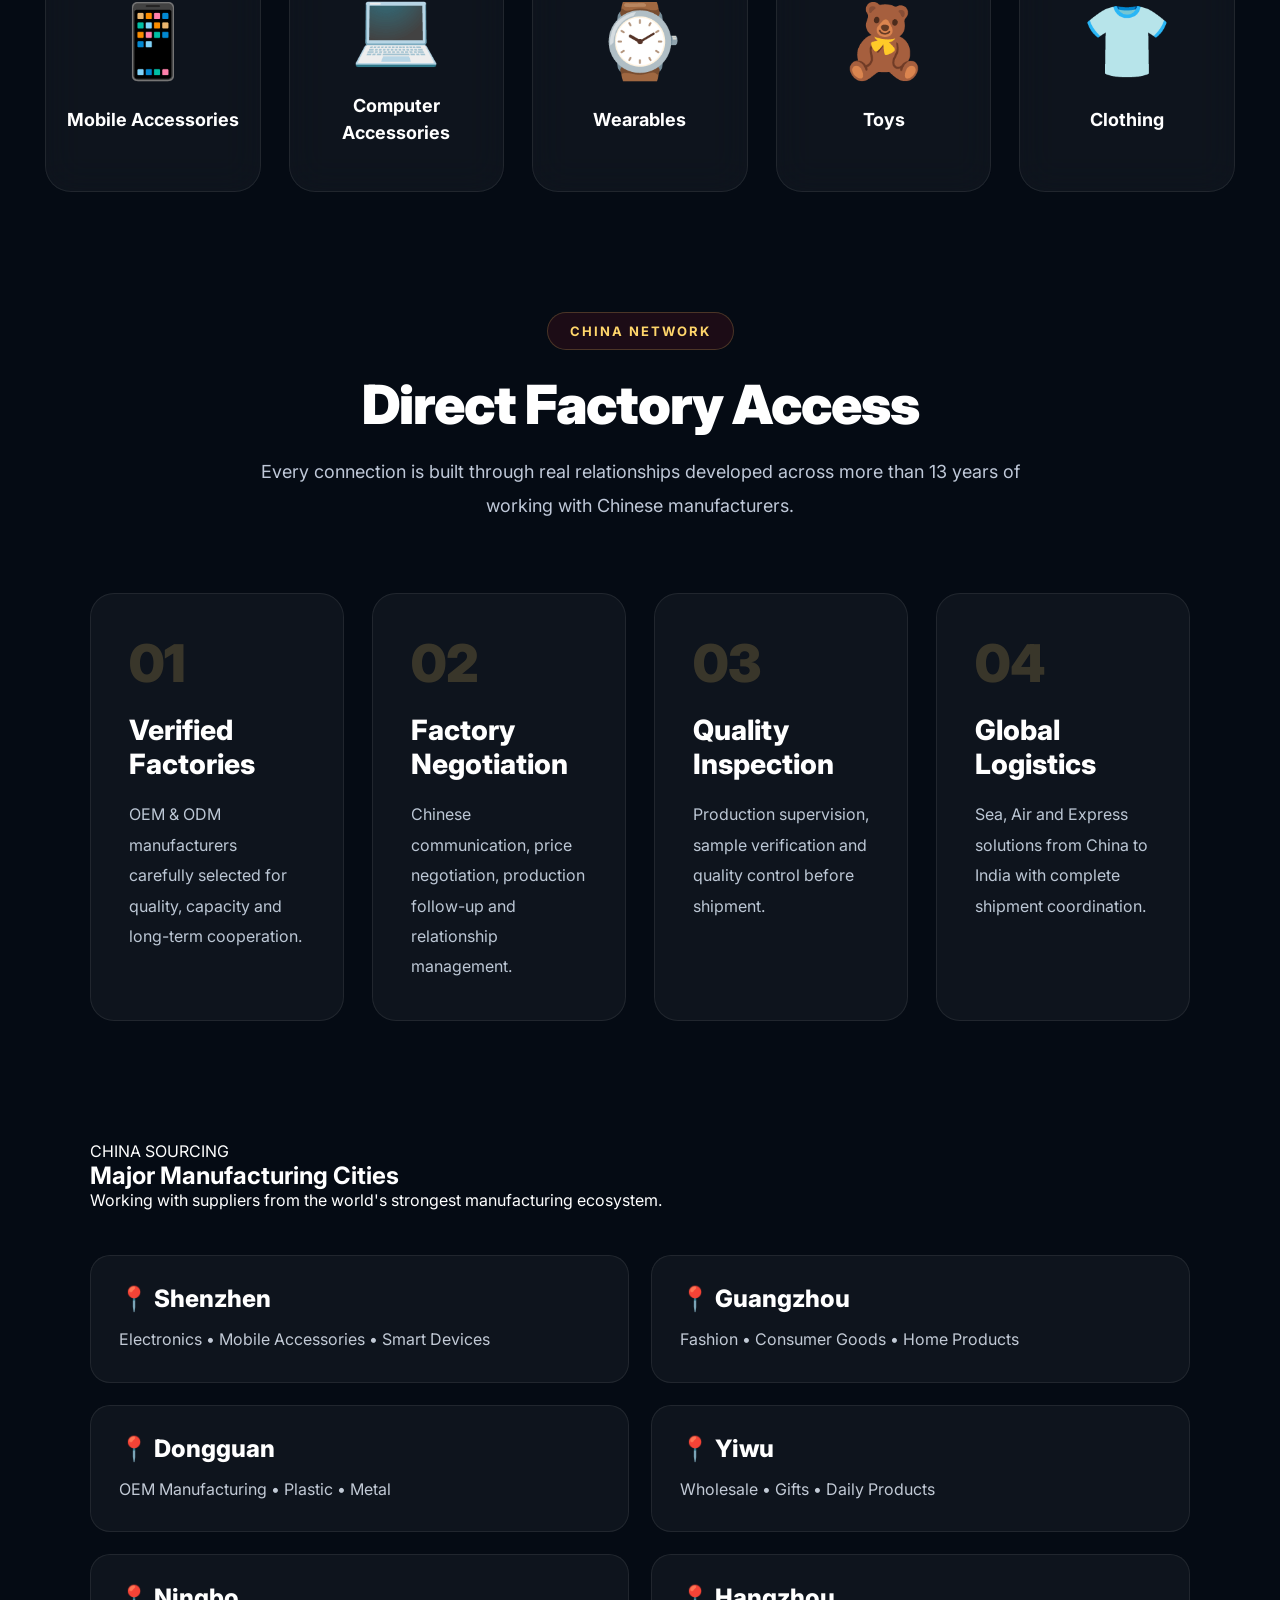
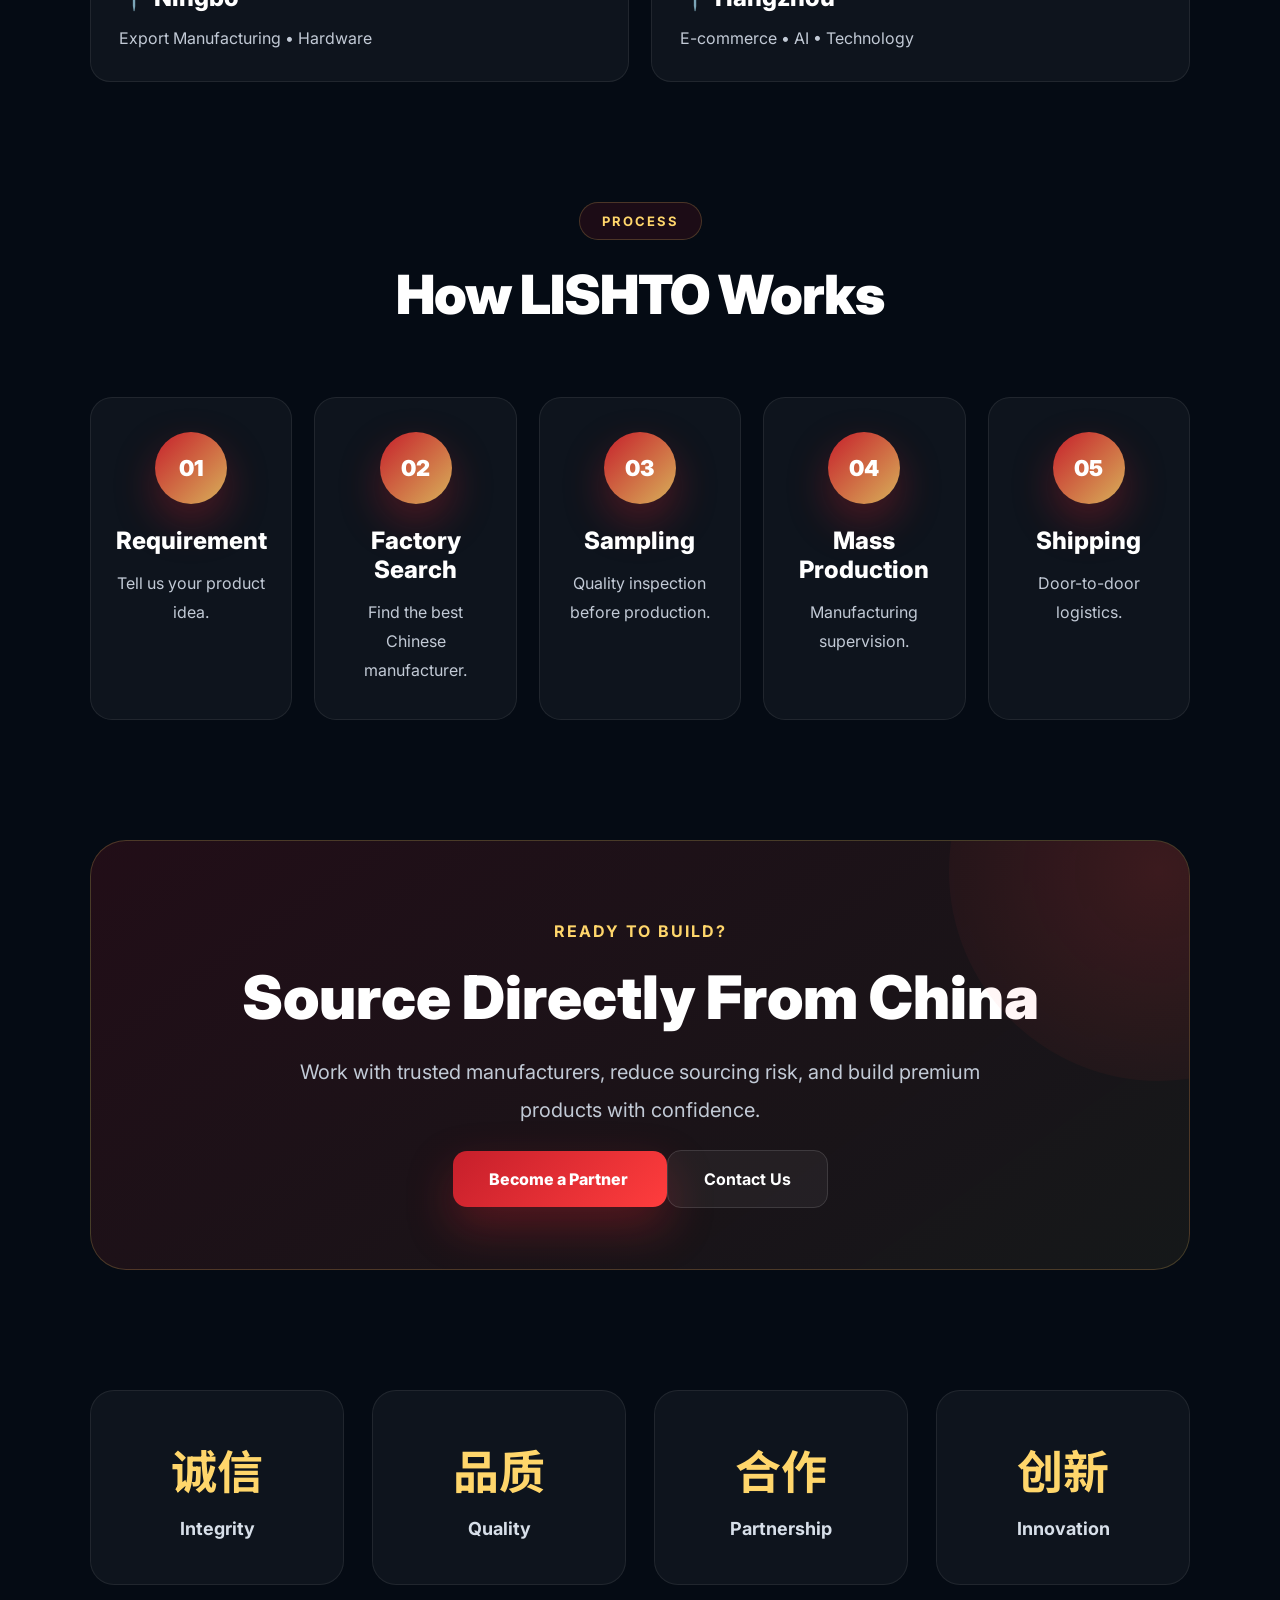
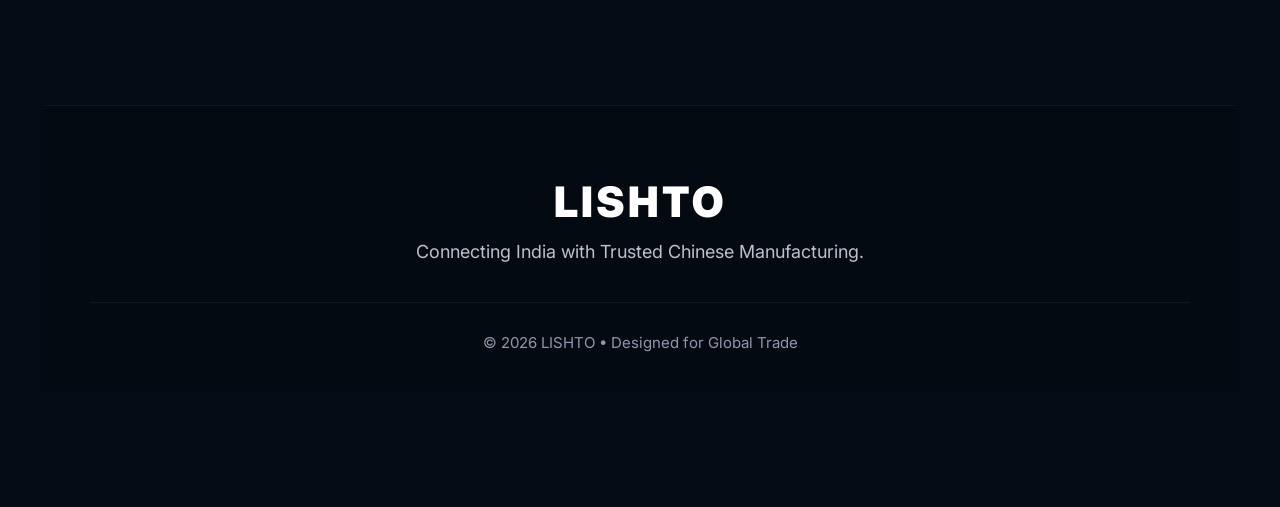
==== commit b9cae8cb: "Update index.html" ====
--- a/index.html
+++ b/index.html
@@ -336,7 +336,7 @@
 
 <div class="pulse"></div>
 
-Manufacturing Network Active
+© 2026 LISHTO. All rights reserved.
 
 </div>
 
@@ -1185,8 +1185,6 @@
 
 <div class="premium-badge">
 
-
-
   </section>
 
 <footer>
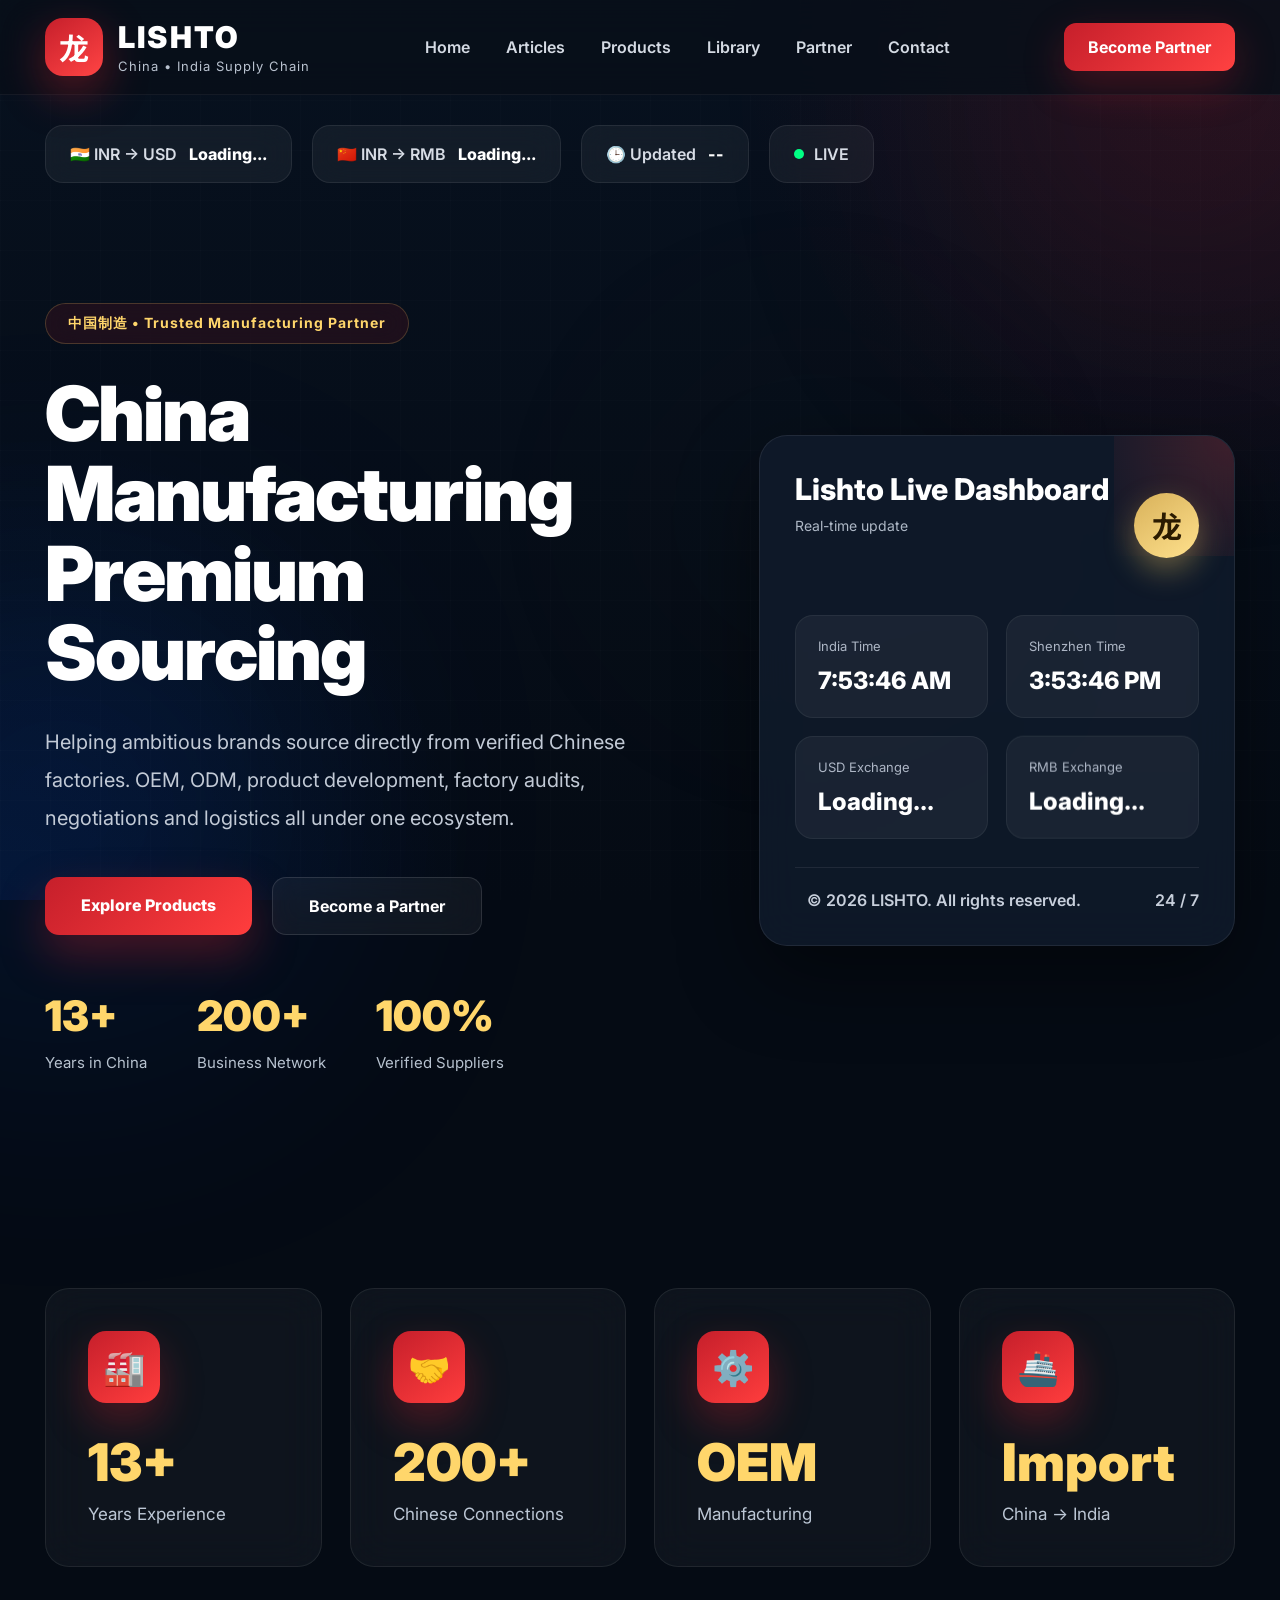
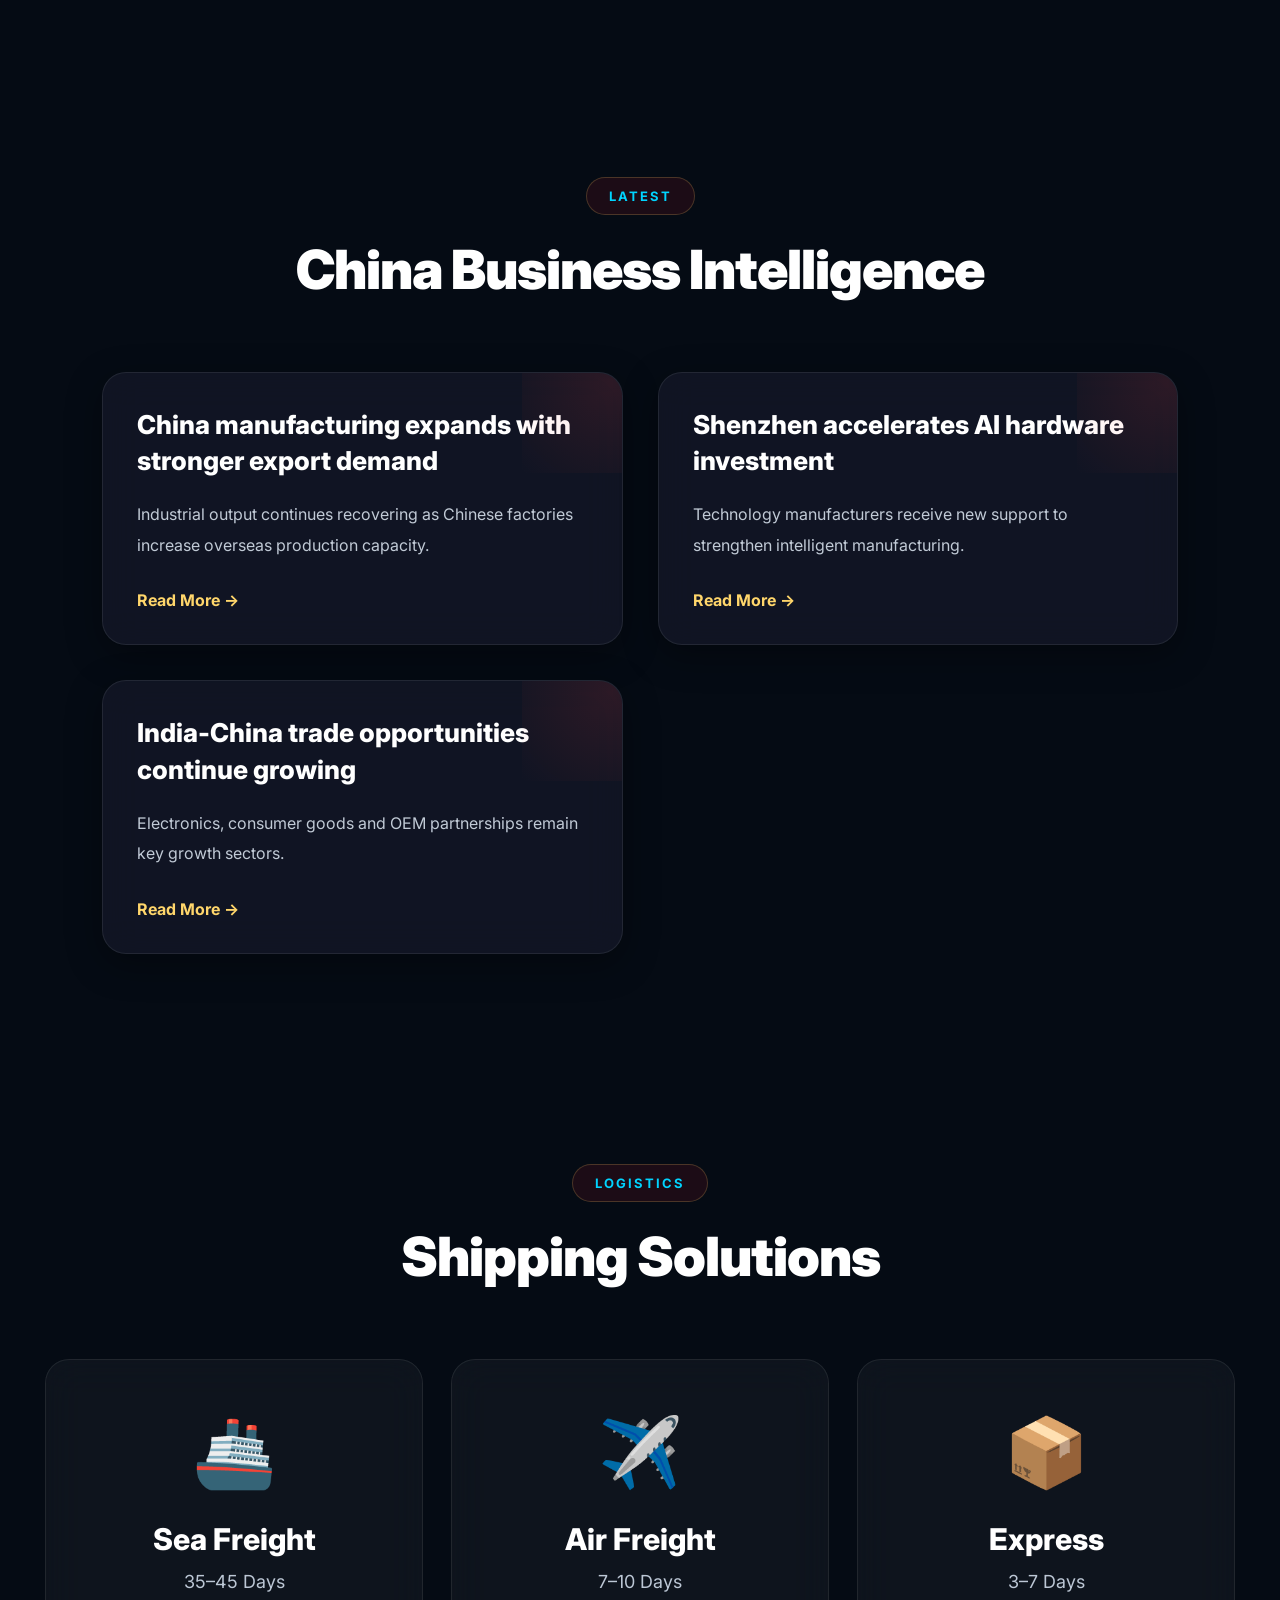
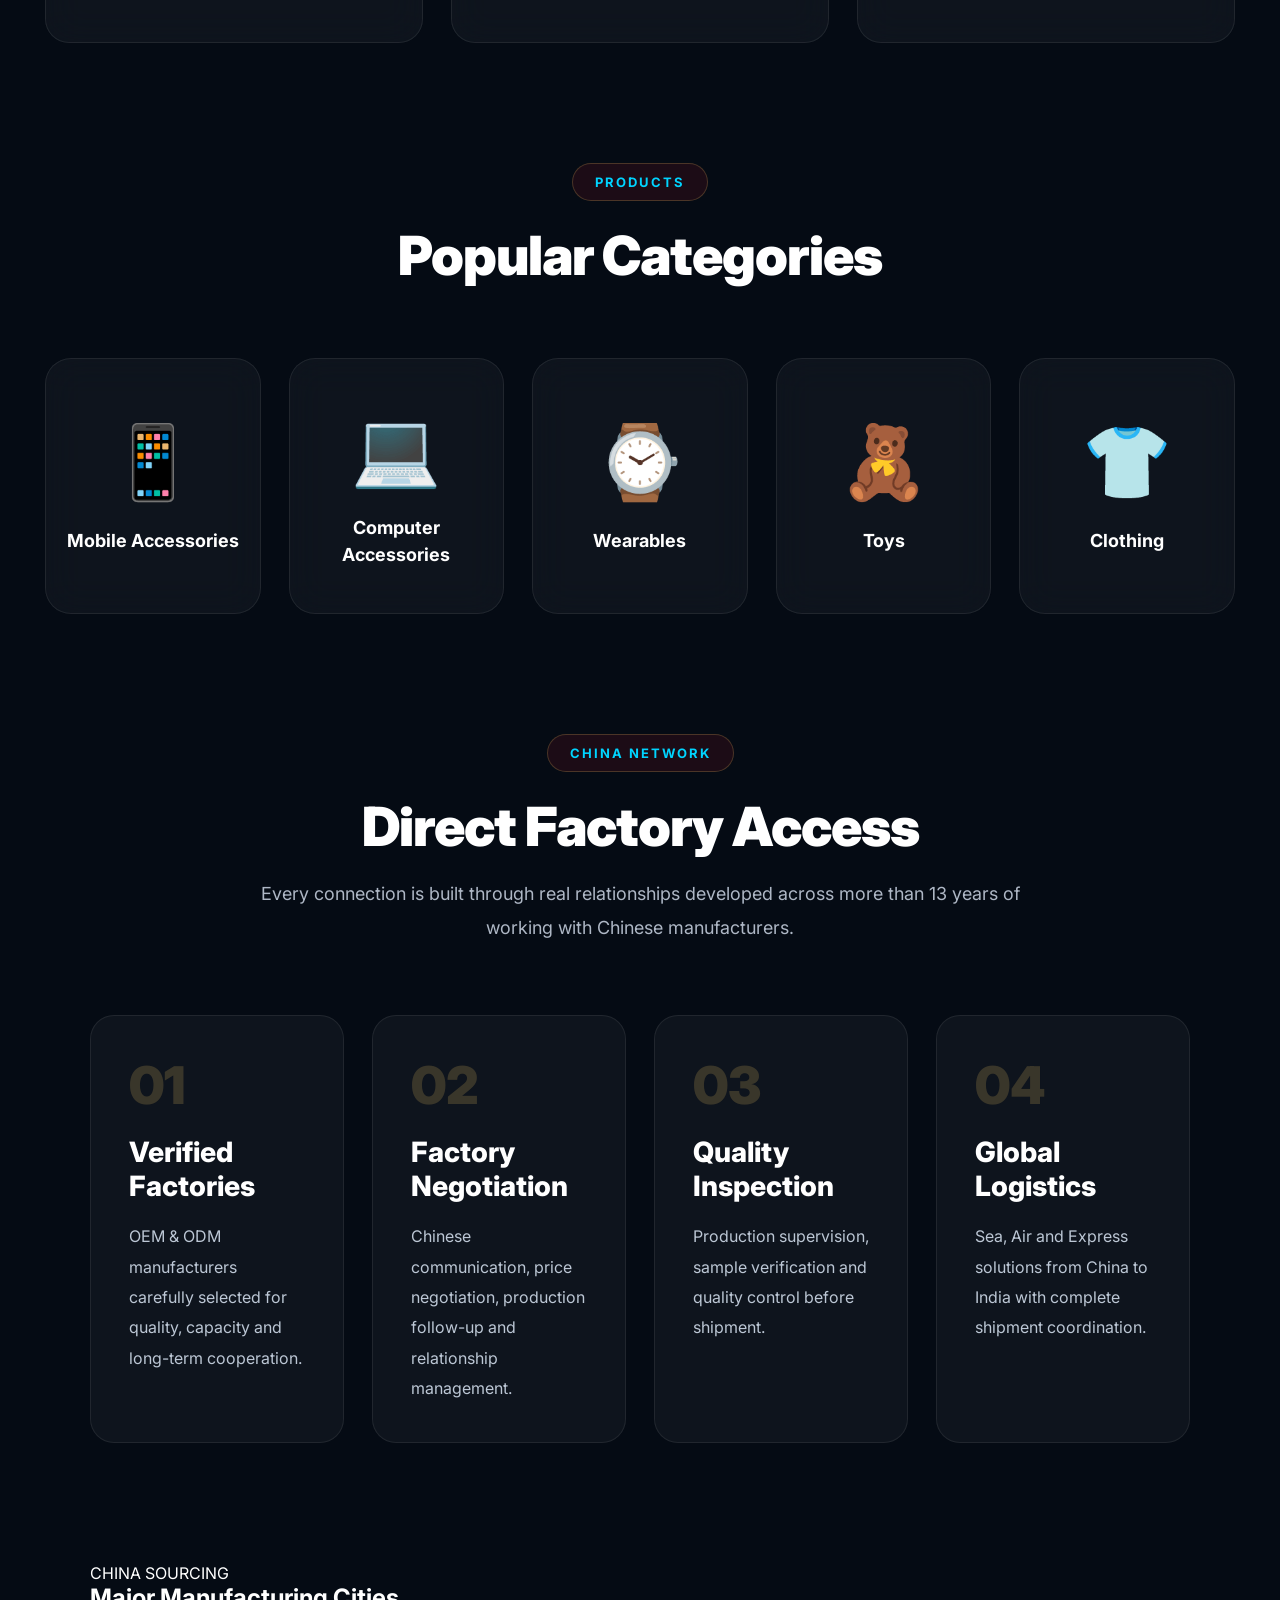
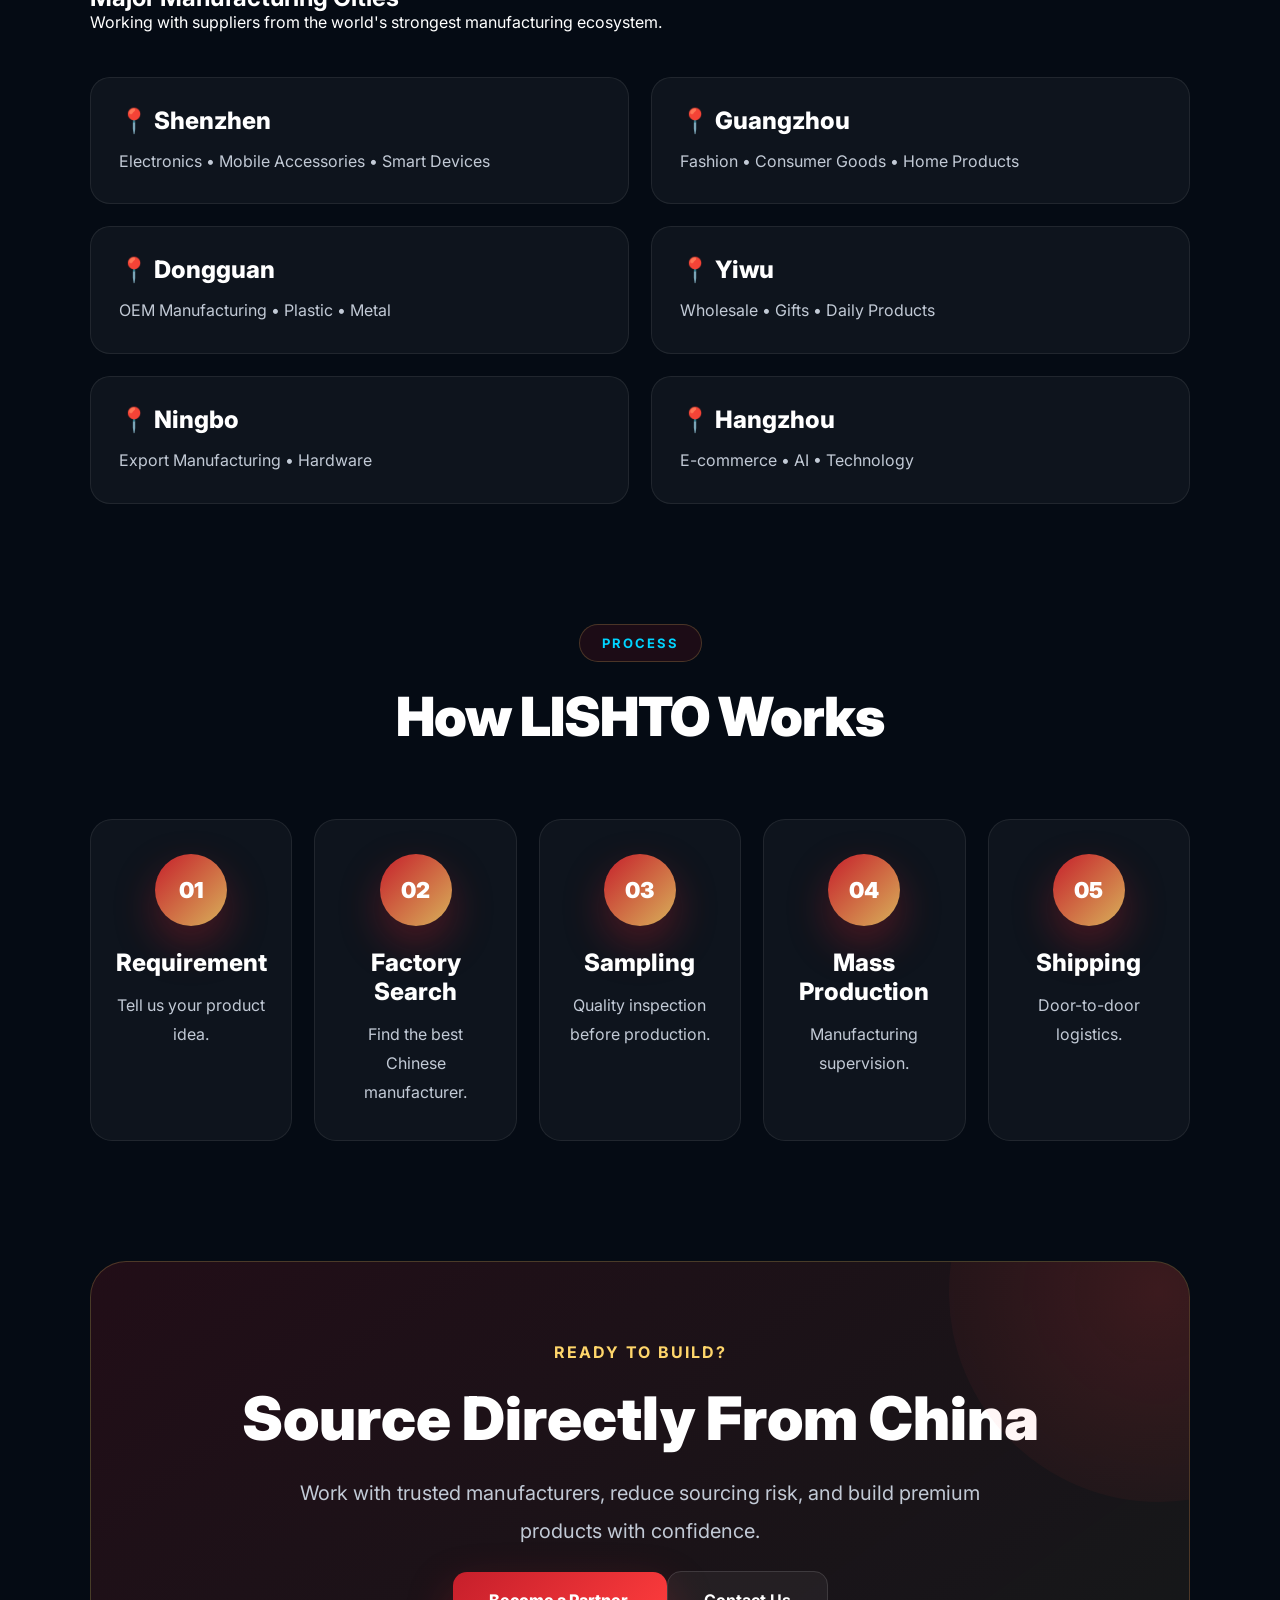
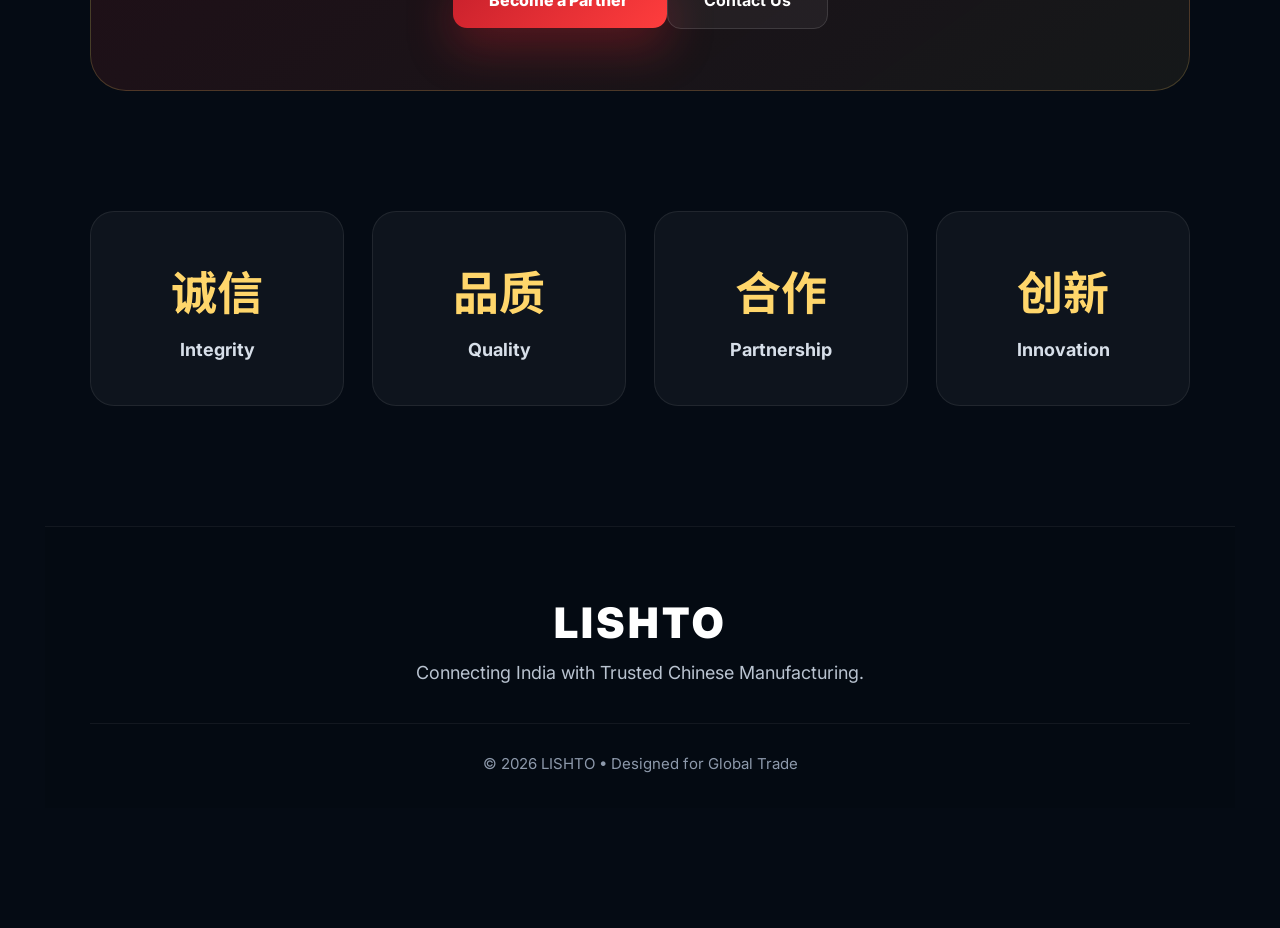
==== commit 014d5c3f: "Update index.html" ====
--- a/index.html
+++ b/index.html
@@ -410,7 +410,7 @@
 
 <h2>
 
-OEM/ODM
+OEM
 
 </h2>
 
--- a/style.css
+++ b/style.css
@@ -2071,3 +2071,140 @@
 }
 
 }
+
+/* ===========================
+   ARTICLES PAGE
+=========================== */
+
+.news{
+    padding:90px 8%;
+}
+
+.news-grid{
+    display:grid;
+    grid-template-columns:repeat(auto-fit,minmax(360px,1fr));
+    gap:35px;
+    margin-top:60px;
+}
+
+.news-card{
+    position:relative;
+    overflow:hidden;
+    border-radius:24px;
+    background:rgba(20,25,40,.75);
+    border:1px solid rgba(255,255,255,.08);
+    backdrop-filter:blur(18px);
+    -webkit-backdrop-filter:blur(18px);
+    transition:.4s ease;
+    text-decoration:none;
+    color:#fff;
+    box-shadow:0 10px 35px rgba(0,0,0,.35);
+}
+
+.news-card:hover{
+    transform:translateY(-10px);
+    border-color:#00d4ff;
+    box-shadow:
+    0 0 30px rgba(0,212,255,.25),
+    0 20px 45px rgba(0,0,0,.45);
+}
+
+.news-card img{
+    width:100%;
+    height:240px;
+    object-fit:cover;
+    display:block;
+}
+
+.news-content{
+    padding:28px;
+}
+
+.news-content h3{
+    font-size:28px;
+    font-weight:700;
+    color:#ffffff;
+    margin:18px 0 15px;
+    line-height:1.3;
+}
+
+.news-content p{
+    color:#b8c2d0;
+    line-height:1.8;
+    font-size:15px;
+}
+
+.news-content .hero-badge{
+    display:inline-flex;
+    margin-bottom:10px;
+}
+
+.news-content .hero-badge span{
+    background:rgba(0,212,255,.12);
+    color:#00d4ff;
+    border:1px solid rgba(0,212,255,.35);
+    padding:7px 14px;
+    border-radius:50px;
+    font-size:12px;
+    font-weight:600;
+    letter-spacing:.08em;
+}
+
+.article-meta{
+    display:flex;
+    justify-content:space-between;
+    align-items:center;
+    margin-top:24px;
+}
+
+.article-views{
+    color:#00d4ff;
+    font-weight:700;
+    font-size:15px;
+}
+
+.read-btn{
+    display:inline-flex;
+    align-items:center;
+    justify-content:center;
+    padding:12px 24px;
+    border-radius:12px;
+    background:linear-gradient(135deg,#00d4ff,#0077ff);
+    color:#fff;
+    font-weight:600;
+    text-decoration:none;
+    transition:.35s;
+}
+
+.read-btn:hover{
+    transform:translateY(-2px);
+    box-shadow:0 0 20px rgba(0,212,255,.35);
+}
+
+.section-title h2{
+    color:#fff;
+}
+
+.section-title p{
+    color:#aeb7c5;
+}
+
+.section-title span{
+    color:#00d4ff;
+}
+
+@media(max-width:768px){
+
+.news-grid{
+    grid-template-columns:1fr;
+}
+
+.news-content h3{
+    font-size:22px;
+}
+
+.news-card img{
+    height:210px;
+}
+
+}
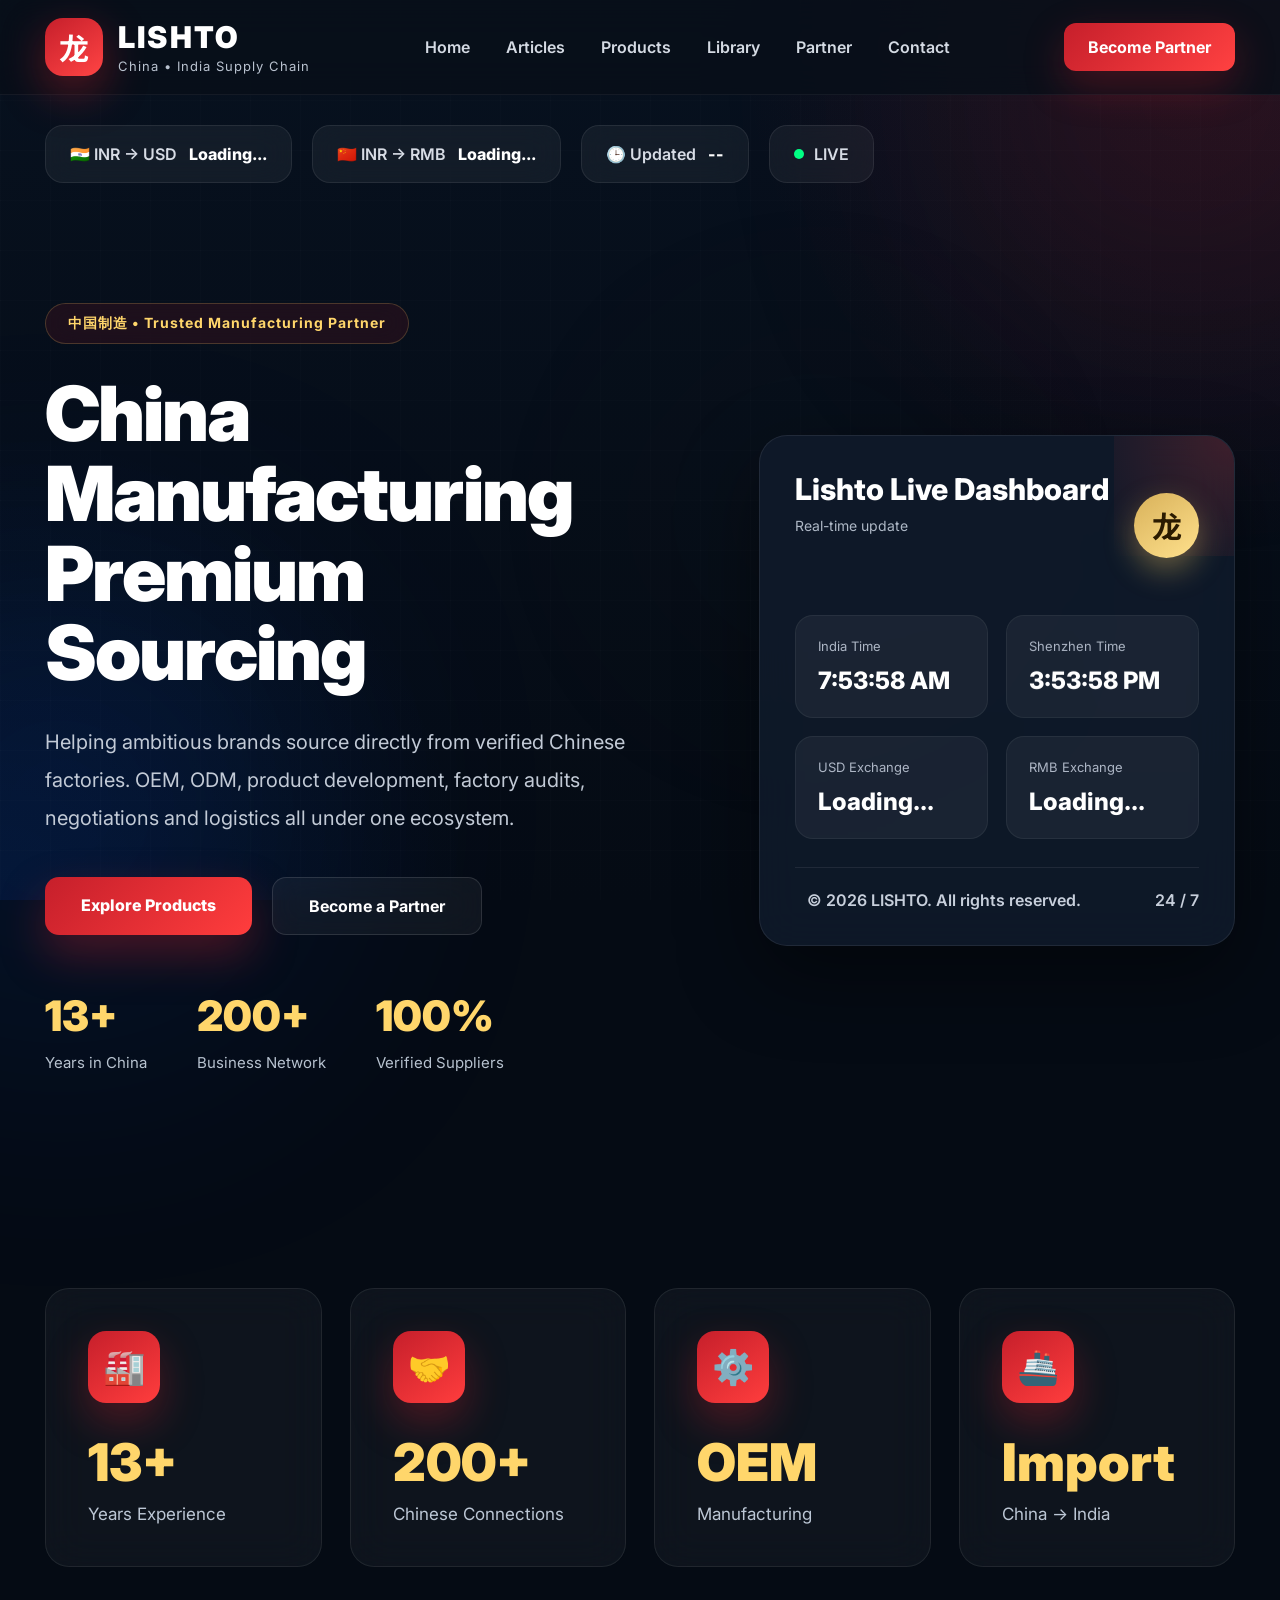
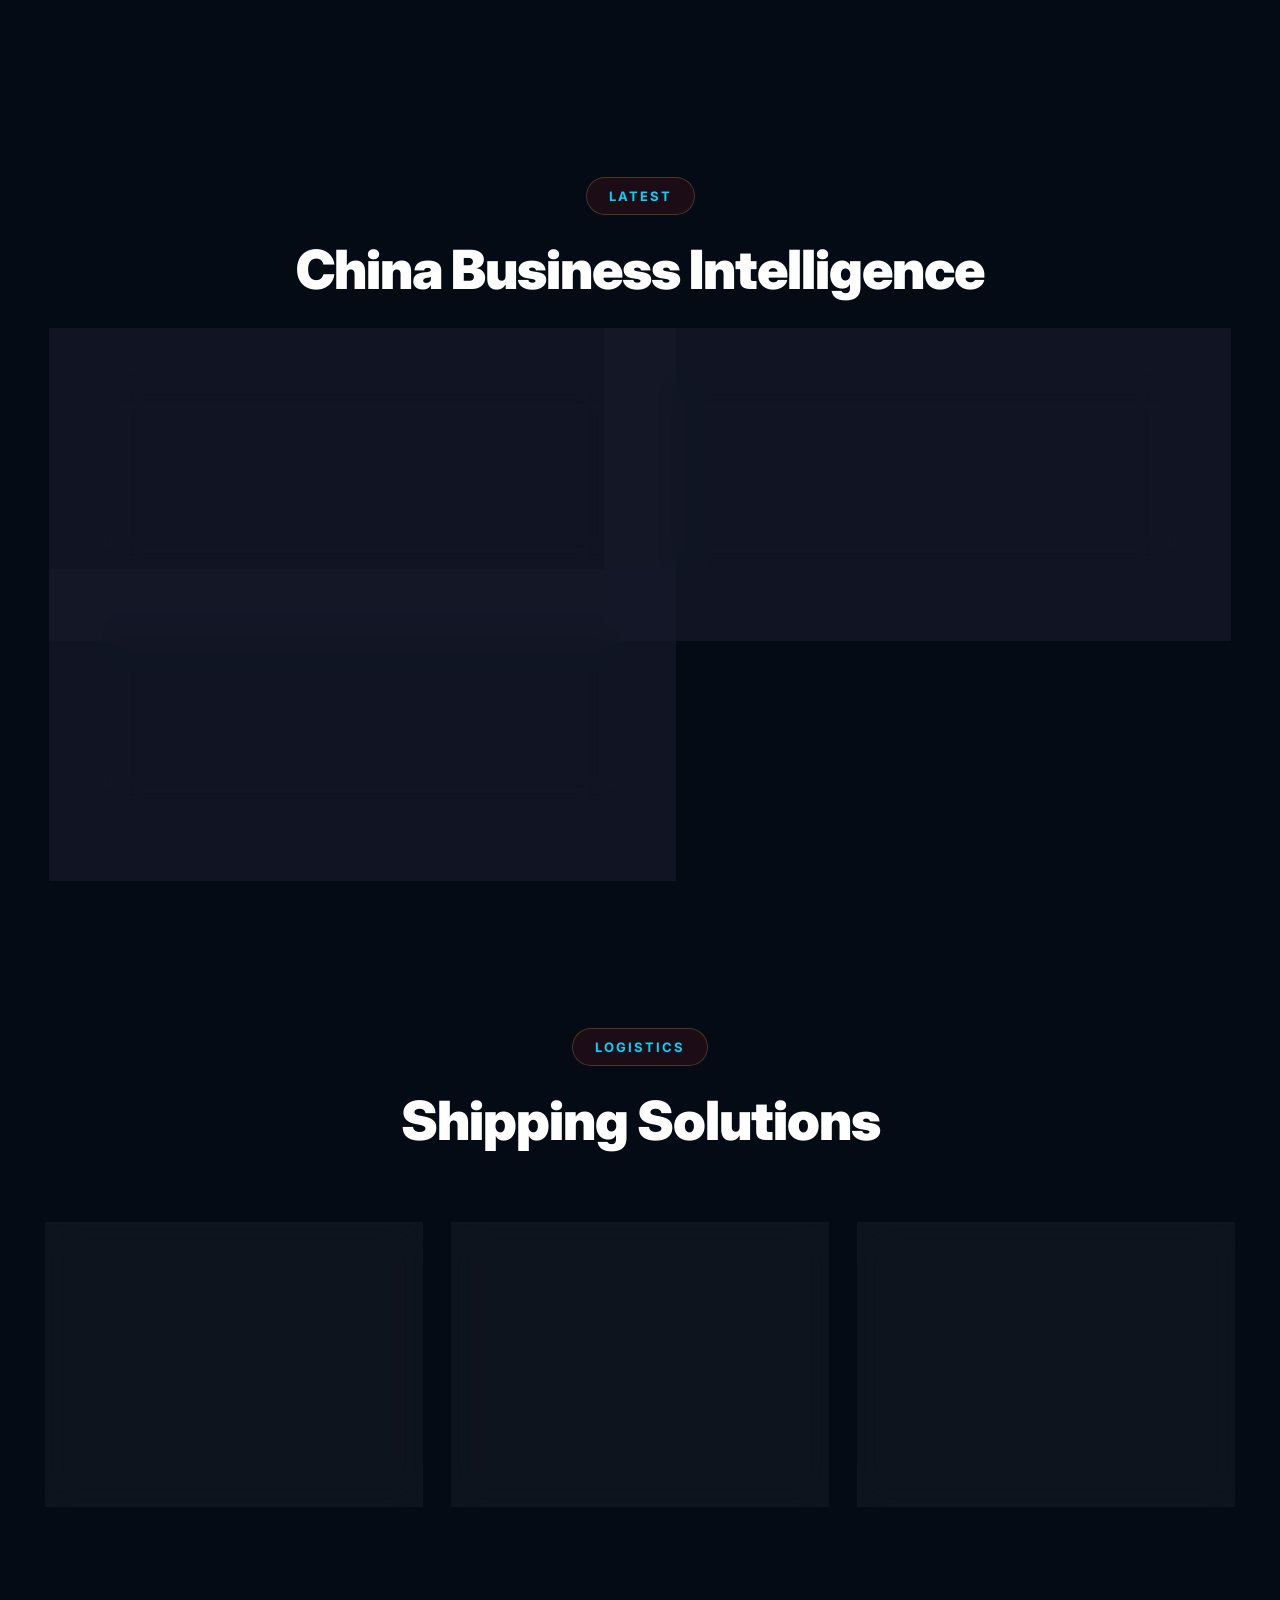
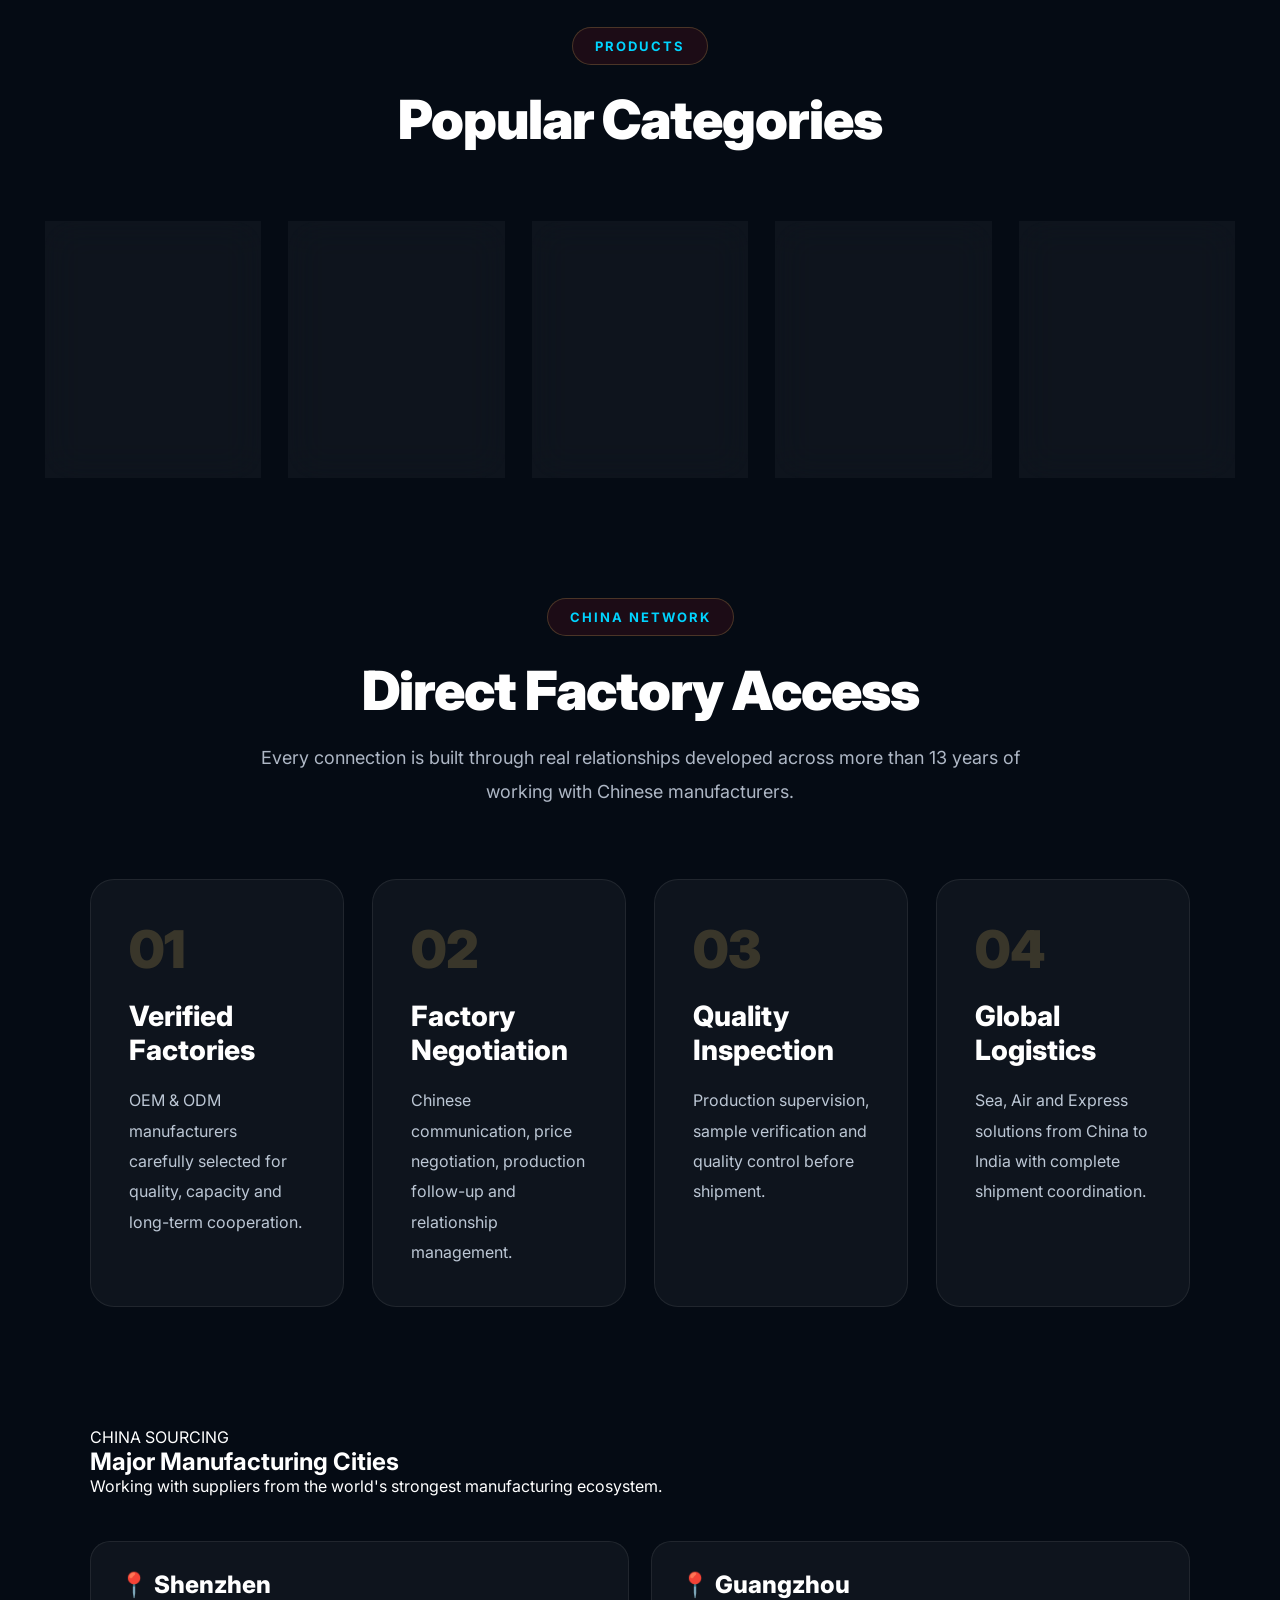
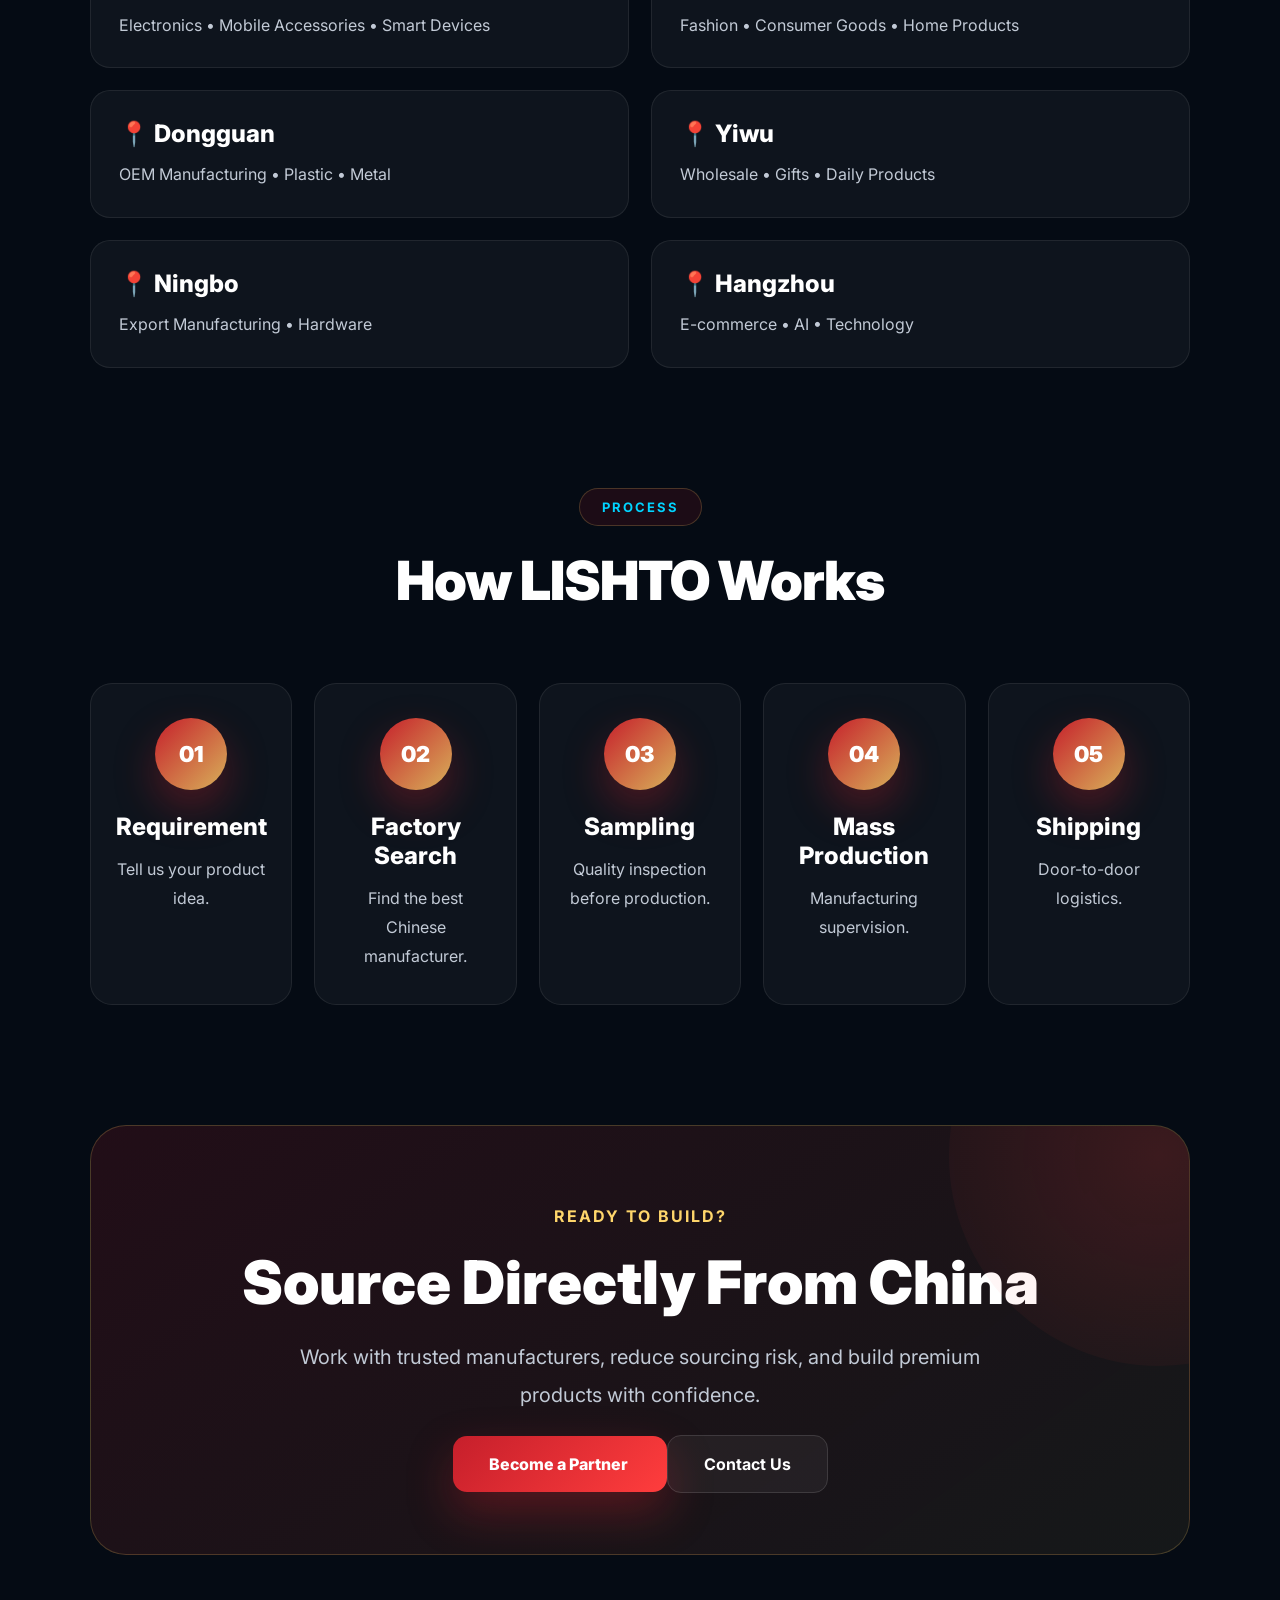
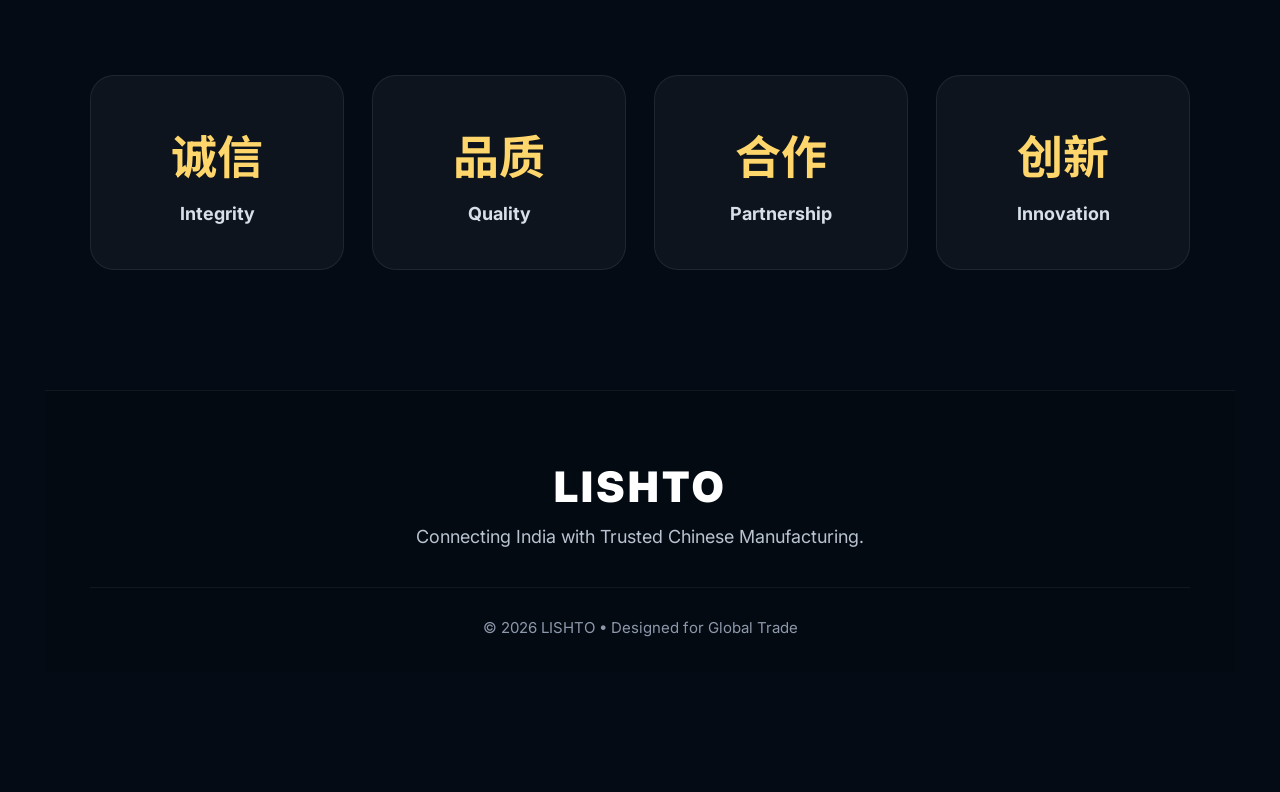
==== commit 4d0d6d84: "Update index.html" ====
--- a/index.html
+++ b/index.html
@@ -13,7 +13,7 @@
 
 <link href="https://fonts.googleapis.com/css2?family=Inter:wght@300;400;500;600;700;800;900&family=Noto+Sans+SC:wght@400;500;700&display=swap" rel="stylesheet">
 
-<link rel="stylesheet" href="style.css">
+<link rel="stylesheet" href="style.css?v=2">
 
 <link rel="stylesheet"
 href="https://cdnjs.cloudflare.com/ajax/libs/font-awesome/6.7.2/css/all.min.css">
--- a/style.css
+++ b/style.css
@@ -1102,26 +1102,15 @@
 
 }
 
-.news-card{
-
-position:relative;
-
-background:rgba(255,255,255,.04);
-
-border:1px solid rgba(255,255,255,.08);
-
-border-radius:24px;
-
-padding:34px;
-
-overflow:hidden;
-
-transition:.4s;
-
-backdrop-filter:blur(16px);
-
-}
-
+.news-content .hero-badge{
+    display:inline-flex;
+    align-items:center;
+    padding:6px;
+    border-radius:14px;
+    background:rgba(0,212,255,.08);
+    border:1px solid rgba(0,212,255,.18);
+    margin-bottom:18px;
+}
 .news-card::after{
 
 content:"";
@@ -2111,9 +2100,11 @@
 
 .news-card img{
     width:100%;
-    height:240px;
+    height:380px;   /* adjust between 360–420px if needed */
     object-fit:cover;
+    object-position:center center;
     display:block;
+}
 }
 
 .news-content{
@@ -2140,23 +2131,28 @@
 }
 
 .news-content .hero-badge span{
-    background:rgba(0,212,255,.12);
-    color:#00d4ff;
-    border:1px solid rgba(0,212,255,.35);
-    padding:7px 14px;
-    border-radius:50px;
-    font-size:12px;
-    font-weight:600;
-    letter-spacing:.08em;
+    display:flex;
+    align-items:center;
+    justify-content:center;
+    padding:10px 18px;
+    border-radius:10px;
+    background:linear-gradient(135deg,#00d4ff,#008cff);
+    color:#fff;
+    font-size:11px;
+    font-weight:700;
+    letter-spacing:.12em;
+    text-transform:uppercase;
+    box-shadow:0 8px 20px rgba(0,212,255,.25);
 }
 
 .article-meta{
     display:flex;
     justify-content:space-between;
     align-items:center;
+    gap:20px;
     margin-top:24px;
-}
-
+    flex-wrap:wrap;
+}
 .article-views{
     color:#00d4ff;
     font-weight:700;
@@ -2167,6 +2163,7 @@
     display:inline-flex;
     align-items:center;
     justify-content:center;
+    white-space:nowrap;
     padding:12px 24px;
     border-radius:12px;
     background:linear-gradient(135deg,#00d4ff,#0077ff);
@@ -2208,3 +2205,627 @@
 }
 
 }
+/*================ PRODUCTS PAGE ================*/
+
+.products-grid{
+    display:grid;
+    grid-template-columns:repeat(auto-fit,minmax(280px,1fr));
+    gap:28px;
+    margin-top:30px;
+}
+
+.product-card{
+    position:relative;
+    display:flex;
+    flex-direction:column;
+    justify-content:center;
+    align-items:flex-start;
+    min-height:220px;
+    padding:32px;
+    border-radius:24px;
+    text-decoration:none;
+    color:#fff;
+    background:rgba(20,25,40,.75);
+    border:1px solid rgba(255,255,255,.08);
+    backdrop-filter:blur(18px);
+    -webkit-backdrop-filter:blur(18px);
+    overflow:hidden;
+    transition:.35s ease;
+}
+
+.product-card::before{
+    content:"";
+    position:absolute;
+    inset:0;
+    background:linear-gradient(135deg,
+        rgba(0,212,255,.06),
+        rgba(255,255,255,0));
+    opacity:0;
+    transition:.35s;
+}
+
+.product-card:hover{
+    transform:translateY(-10px);
+    border-color:#00d4ff;
+    box-shadow:
+        0 0 30px rgba(0,212,255,.18),
+        0 20px 45px rgba(0,0,0,.45);
+}
+
+.product-card:hover::before{
+    opacity:1;
+}
+
+.product-icon{
+    font-size:42px;
+    margin-bottom:22px;
+}
+
+.product-card h3{
+    font-size:24px;
+    font-weight:800;
+    margin-bottom:12px;
+}
+
+.product-card p{
+    color:#aeb8c8;
+    line-height:1.7;
+    font-size:15px;
+}
+
+.product-card,
+.product-card:hover,
+.product-card:visited{
+    color:#fff;
+}
+
+@media(max-width:768px){
+
+.products-grid{
+    grid-template-columns:1fr;
+}
+
+.product-card{
+    min-height:180px;
+}
+
+}
+/*================ LIBRARY PAGE ================*/
+
+.library-grid{
+    display:grid;
+    grid-template-columns:repeat(auto-fit,minmax(420px,1fr));
+    gap:32px;
+    margin-top:20px;
+}
+
+.library-card{
+    position:relative;
+    background:rgba(20,25,40,.78);
+    border:1px solid rgba(255,255,255,.08);
+    border-radius:28px;
+    padding:36px;
+    overflow:hidden;
+    backdrop-filter:blur(18px);
+    -webkit-backdrop-filter:blur(18px);
+    transition:.35s ease;
+}
+
+.library-card::before{
+    content:"";
+    position:absolute;
+    inset:0;
+    background:linear-gradient(135deg,
+        rgba(0,212,255,.05),
+        rgba(255,255,255,0));
+    opacity:0;
+    transition:.35s;
+    pointer-events:none;
+}
+
+.library-card:hover{
+    transform:translateY(-10px);
+    border-color:#00d4ff;
+    box-shadow:
+        0 0 35px rgba(0,212,255,.18),
+        0 25px 55px rgba(0,0,0,.45);
+}
+
+.library-card:hover::before{
+    opacity:1;
+}
+
+.library-icon{
+    font-size:48px;
+    margin-bottom:20px;
+}
+
+.library-card h3{
+    font-size:28px;
+    font-weight:800;
+    margin-bottom:16px;
+    color:#fff;
+}
+
+.library-card p{
+    color:#b7c2d2;
+    line-height:1.8;
+    margin-bottom:22px;
+}
+
+.library-list{
+    list-style:none;
+    padding:0;
+    margin:0 0 28px;
+}
+
+.library-list li{
+    color:#d8e1ee;
+    padding:8px 0;
+    border-bottom:1px solid rgba(255,255,255,.05);
+}
+
+.library-buttons{
+    display:flex;
+    gap:16px;
+    flex-wrap:wrap;
+}
+
+.download-btn{
+    display:inline-flex;
+    align-items:center;
+    justify-content:center;
+    padding:12px 22px;
+    border-radius:12px;
+    background:rgba(255,255,255,.06);
+    border:1px solid rgba(255,255,255,.12);
+    color:#fff;
+    text-decoration:none;
+    font-weight:700;
+    transition:.35s;
+}
+
+.download-btn:hover{
+    background:#fff;
+    color:#07111f;
+}
+
+@media(max-width:768px){
+
+.library-grid{
+    grid-template-columns:1fr;
+}
+
+.library-card{
+    padding:26px;
+}
+
+.library-buttons{
+    flex-direction:column;
+}
+
+.read-btn,
+.download-btn{
+    width:100%;
+}
+
+}
+/*================ CONTACT PAGE ================*/
+
+.contact-grid{
+    display:grid;
+    grid-template-columns:repeat(auto-fit,minmax(360px,1fr));
+    gap:30px;
+}
+
+.contact-card{
+    position:relative;
+    background:rgba(20,25,40,.78);
+    border:1px solid rgba(255,255,255,.08);
+    border-radius:28px;
+    padding:34px;
+    overflow:hidden;
+    backdrop-filter:blur(18px);
+    -webkit-backdrop-filter:blur(18px);
+    transition:.35s ease;
+}
+
+.contact-card::before{
+    content:"";
+    position:absolute;
+    inset:0;
+    background:linear-gradient(135deg,
+        rgba(0,212,255,.05),
+        rgba(255,255,255,0));
+    opacity:0;
+    transition:.35s;
+    pointer-events:none;
+}
+
+.contact-card:hover{
+    transform:translateY(-10px);
+    border-color:#00d4ff;
+    box-shadow:
+        0 0 35px rgba(0,212,255,.18),
+        0 25px 55px rgba(0,0,0,.45);
+}
+
+.contact-card:hover::before{
+    opacity:1;
+}
+
+.contact-card h2{
+    font-size:28px;
+    font-weight:800;
+    margin-bottom:24px;
+    color:#fff;
+}
+
+.contact-card p{
+    color:#c2cad8;
+    line-height:1.9;
+    margin-bottom:14px;
+}
+
+.contact-card strong{
+    color:#fff;
+}
+
+.contact-card i{
+    width:22px;
+    color:#00d4ff;
+    margin-right:8px;
+}
+
+.contact-wide{
+    grid-column:1/-1;
+    text-align:center;
+}
+
+.contact-wide .read-btn{
+    margin-top:18px;
+}
+
+.contact-card img{
+    width:220px;
+    max-width:100%;
+    display:block;
+    margin:25px auto;
+    border-radius:18px;
+    border:1px solid rgba(255,255,255,.08);
+    transition:.35s;
+}
+
+.contact-card:hover img{
+    transform:scale(1.03);
+}
+
+@media(max-width:768px){
+
+.contact-grid{
+    grid-template-columns:1fr;
+}
+
+.contact-card{
+    padding:24px;
+}
+
+.contact-wide{
+    grid-column:auto;
+}
+
+.contact-card h2{
+    font-size:24px;
+}
+
+.contact-card img{
+    width:180px;
+}
+
+}
+/*==========================
+PARTNER PAGE
+==========================*/
+
+.partner-section{
+    margin-bottom:70px;
+}
+
+.partner-heading{
+    font-size:42px;
+    font-weight:800;
+    color:#fff;
+    margin-bottom:35px;
+    text-align:center;
+}
+
+.partner-grid{
+    display:grid;
+    grid-template-columns:repeat(auto-fit,minmax(320px,1fr));
+    gap:28px;
+}
+
+.partner-card{
+    position:relative;
+    background:rgba(20,25,40,.78);
+    border:1px solid rgba(255,255,255,.08);
+    border-radius:26px;
+    padding:32px;
+    backdrop-filter:blur(18px);
+    -webkit-backdrop-filter:blur(18px);
+    overflow:hidden;
+    transition:.35s;
+}
+
+.partner-card::before{
+    content:"";
+    position:absolute;
+    inset:0;
+    background:linear-gradient(135deg,
+    rgba(0,212,255,.06),
+    rgba(255,255,255,0));
+    opacity:0;
+    transition:.35s;
+}
+
+.partner-card:hover{
+
+    transform:translateY(-10px);
+
+    border-color:#00d4ff;
+
+    box-shadow:
+    0 0 35px rgba(0,212,255,.18),
+    0 30px 55px rgba(0,0,0,.45);
+
+}
+
+.partner-card:hover::before{
+
+opacity:1;
+
+}
+
+.partner-card h3{
+
+font-size:26px;
+
+color:#fff;
+
+margin-bottom:15px;
+
+}
+
+.partner-card p{
+
+color:#b8c2d0;
+
+line-height:1.8;
+
+font-size:16px;
+
+}
+
+
+
+/* TAGS */
+
+.partner-tags{
+
+display:flex;
+
+flex-wrap:wrap;
+
+justify-content:center;
+
+gap:16px;
+
+}
+
+.partner-tags span{
+
+padding:14px 22px;
+
+background:rgba(255,255,255,.05);
+
+border:1px solid rgba(255,255,255,.08);
+
+border-radius:50px;
+
+color:#fff;
+
+font-size:15px;
+
+font-weight:600;
+
+transition:.35s;
+
+backdrop-filter:blur(12px);
+
+}
+
+.partner-tags span:hover{
+
+background:linear-gradient(135deg,#00d4ff,#0077ff);
+
+transform:translateY(-4px);
+
+box-shadow:0 0 20px rgba(0,212,255,.35);
+
+}
+
+
+
+/* CONFIDENTIAL */
+
+.confidential-card{
+
+position:relative;
+
+margin-top:80px;
+
+padding:45px;
+
+background:rgba(20,25,40,.78);
+
+border:1px solid rgba(255,255,255,.08);
+
+border-radius:30px;
+
+backdrop-filter:blur(18px);
+
+-webkit-backdrop-filter:blur(18px);
+
+overflow:hidden;
+
+}
+
+.confidential-card::before{
+
+content:"";
+
+position:absolute;
+
+inset:0;
+
+background:linear-gradient(135deg,
+
+rgba(255,0,0,.04),
+
+transparent);
+
+pointer-events:none;
+
+}
+
+.confidential-card h2{
+
+font-size:40px;
+
+margin-bottom:30px;
+
+color:#fff;
+
+}
+
+.confidential-card p{
+
+color:#c3cad8;
+
+font-size:17px;
+
+line-height:2;
+
+margin-bottom:20px;
+
+max-width:950px;
+
+}
+
+.confidential-stamp{
+
+position:absolute;
+
+top:30px;
+
+right:30px;
+
+padding:12px 24px;
+
+border:2px solid rgba(255,70,70,.55);
+
+border-radius:60px;
+
+color:rgba(255,70,70,.65);
+
+font-weight:800;
+
+letter-spacing:.25em;
+
+font-size:13px;
+
+transform:rotate(-12deg);
+
+text-transform:uppercase;
+
+background:rgba(255,70,70,.05);
+
+}
+
+
+
+/* MOBILE */
+
+@media(max-width:768px){
+
+.partner-heading{
+
+font-size:32px;
+
+}
+
+.partner-grid{
+
+grid-template-columns:1fr;
+
+}
+
+.partner-card{
+
+padding:24px;
+
+}
+
+.partner-card h3{
+
+font-size:22px;
+
+}
+
+.partner-tags{
+
+justify-content:flex-start;
+
+}
+
+.partner-tags span{
+
+font-size:14px;
+
+padding:12px 18px;
+
+}
+
+.confidential-card{
+
+padding:28px;
+
+}
+
+.confidential-card h2{
+
+font-size:30px;
+
+}
+
+.confidential-card p{
+
+font-size:15px;
+
+line-height:1.8;
+
+}
+
+.confidential-stamp{
+
+position:static;
+
+display:inline-block;
+
+margin-bottom:25px;
+
+transform:none;
+
+}
+
+}
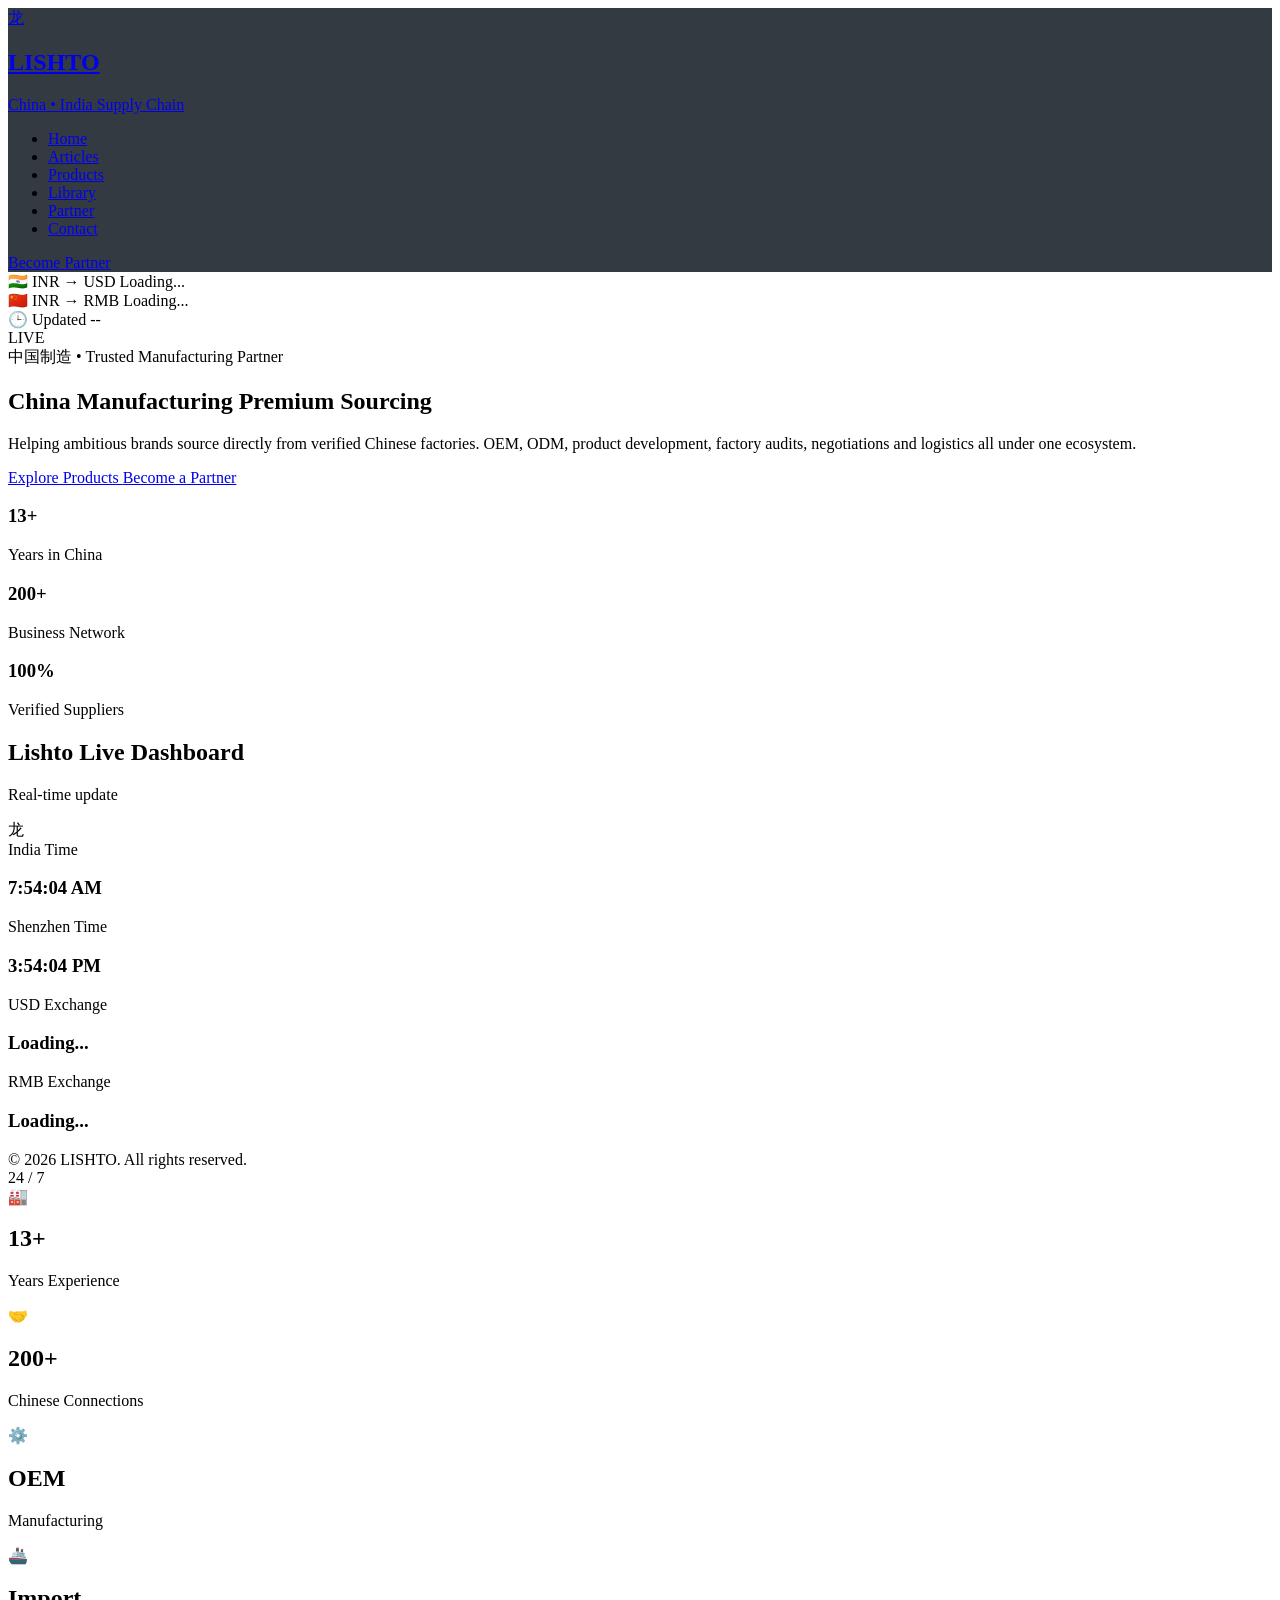
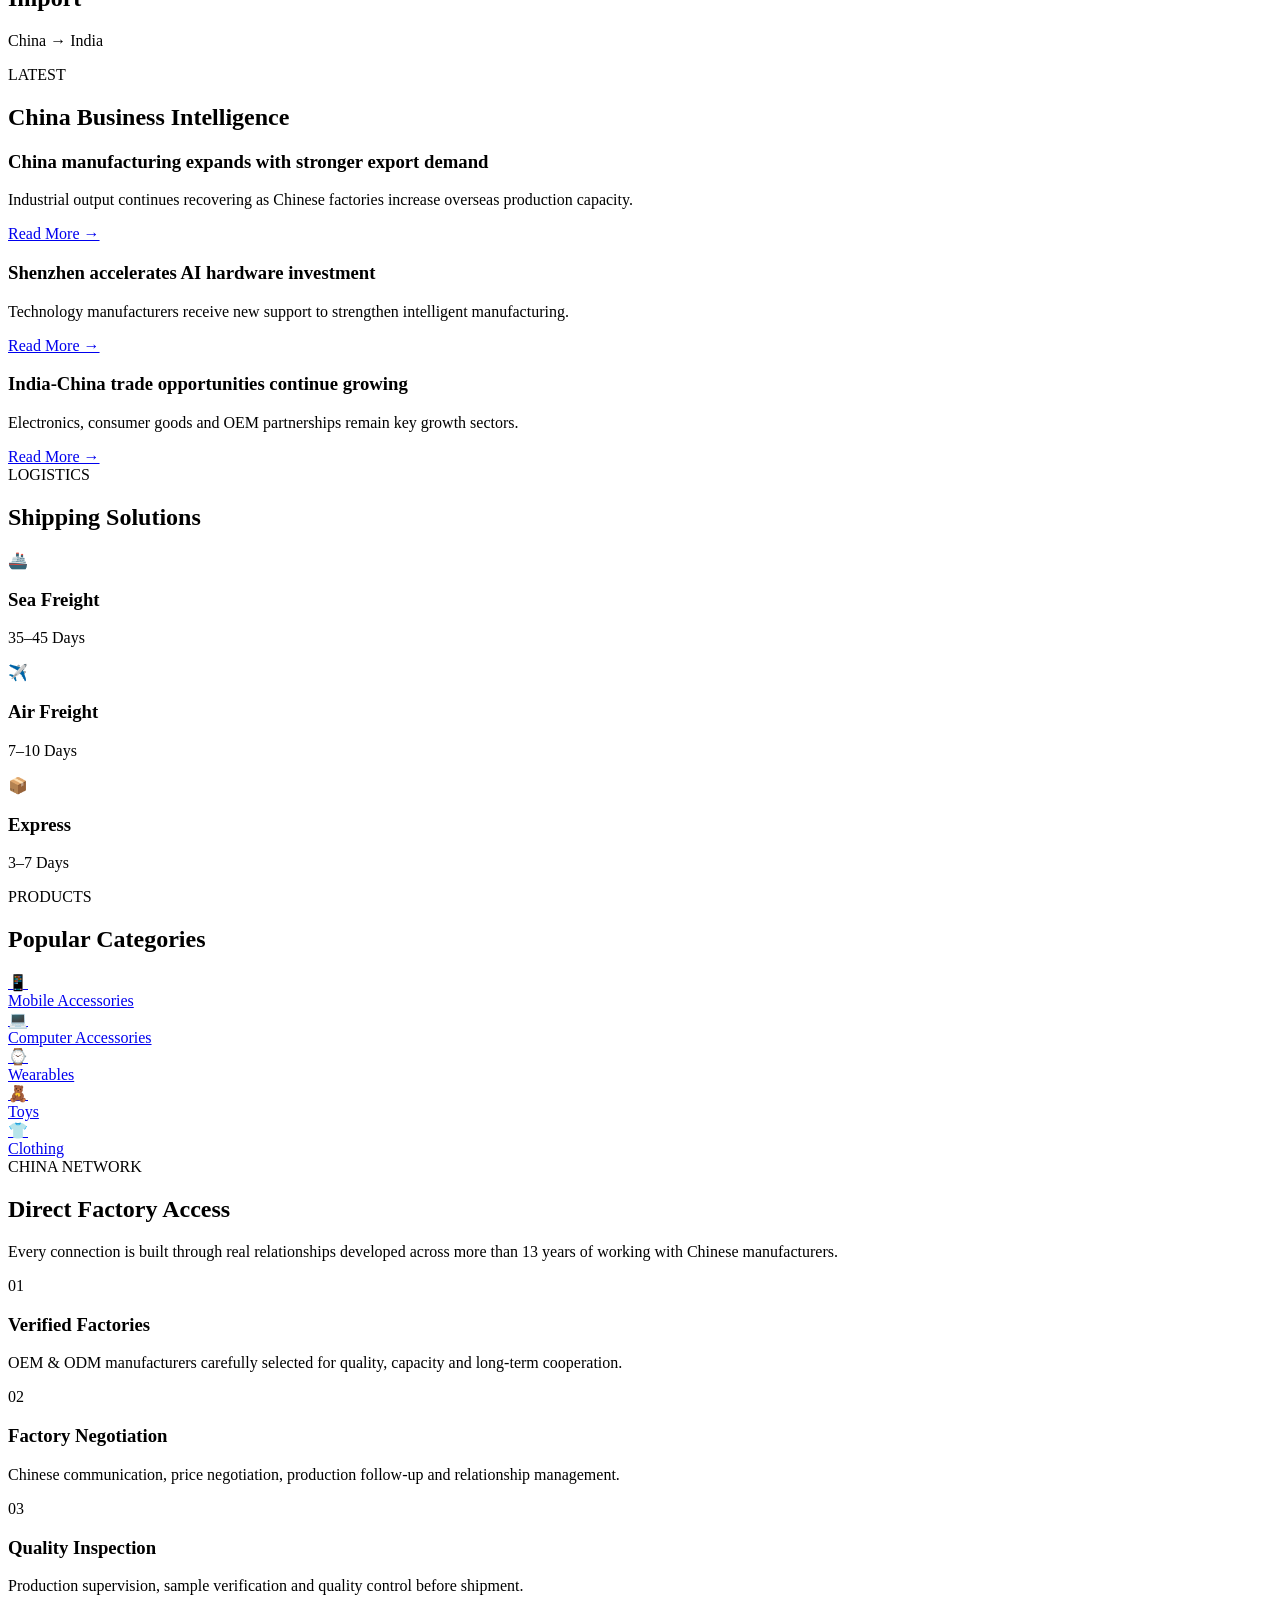
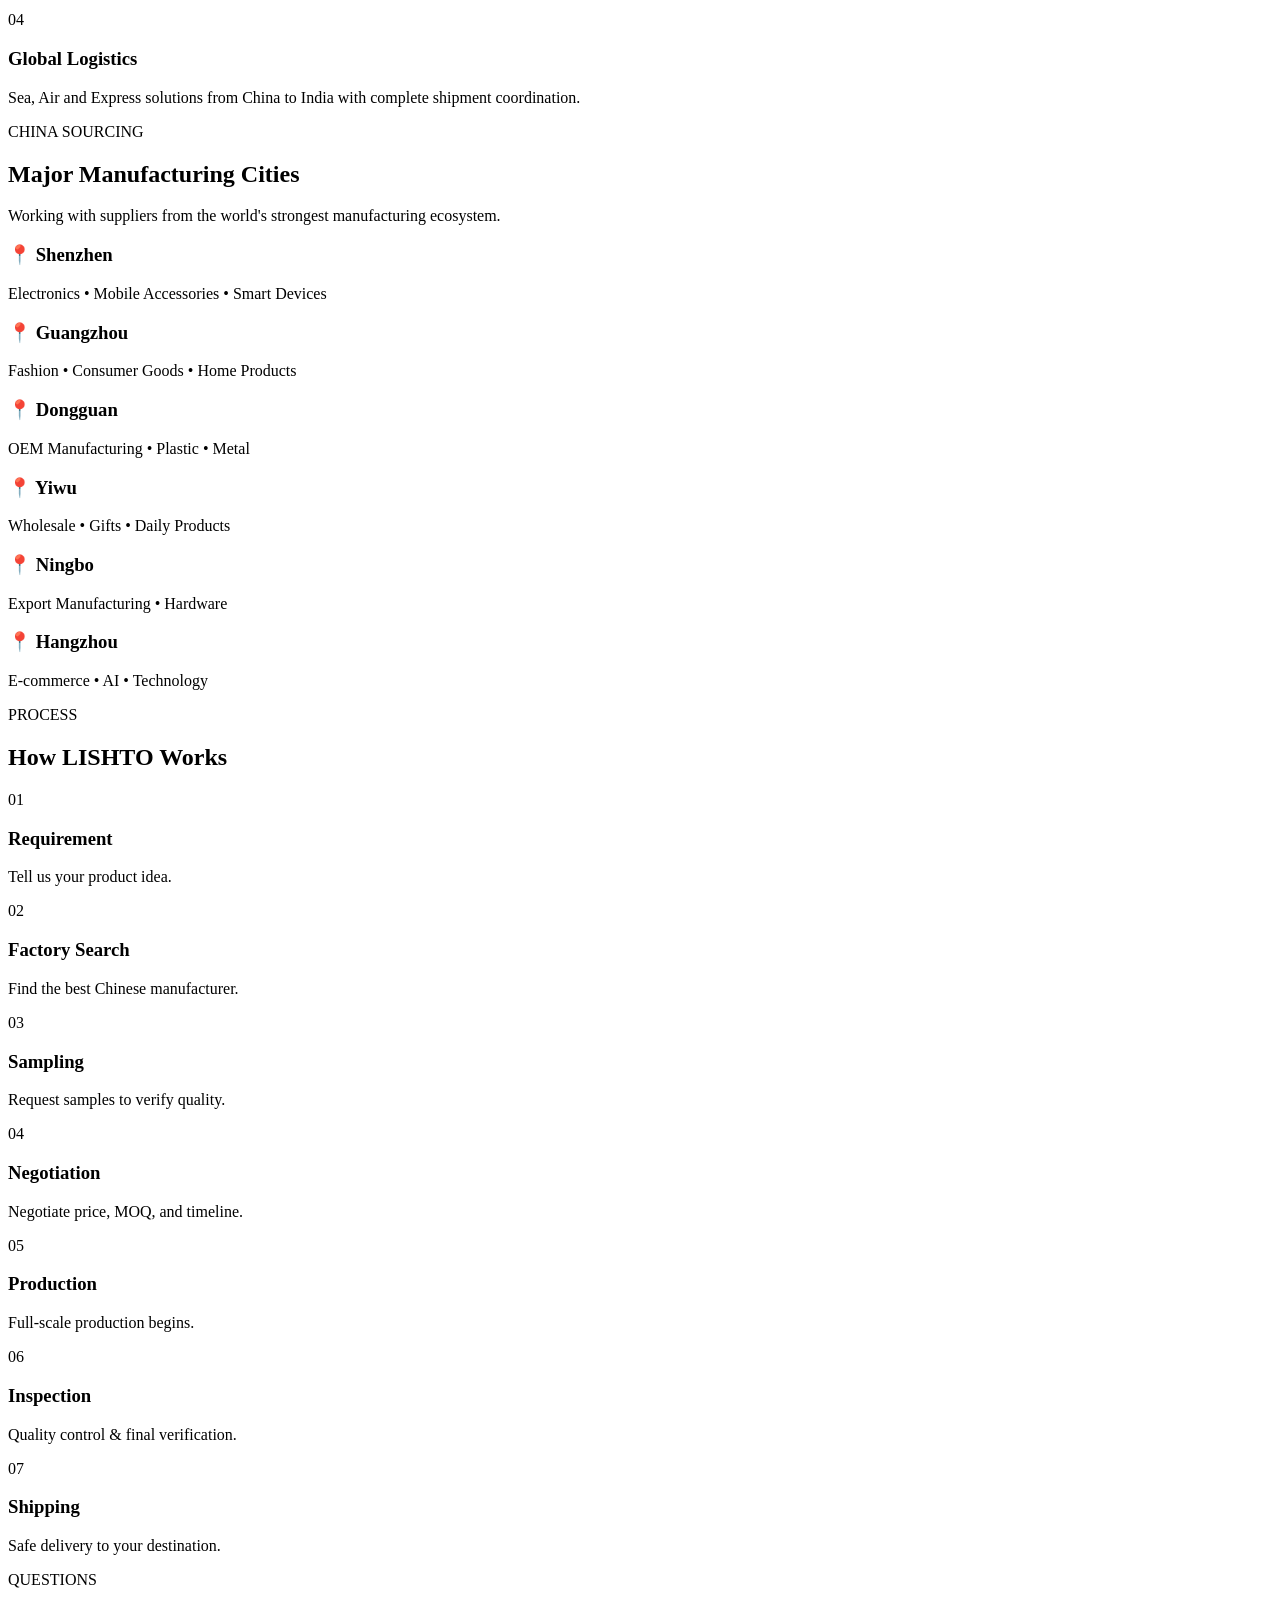
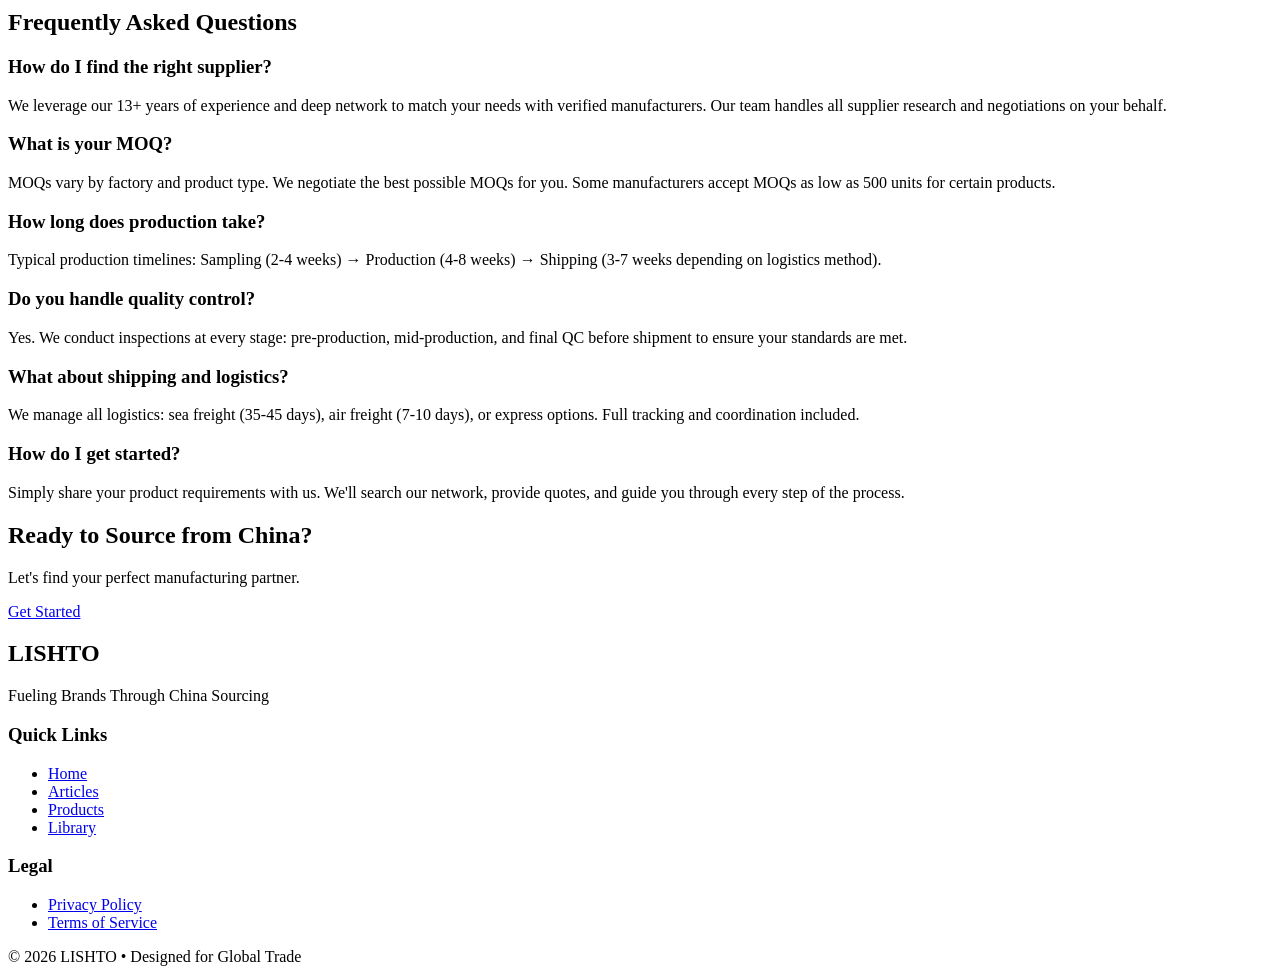
==== commit 0e9da2ab: "Update stylesheet version from v=2 to v=3 in index.html" ====
--- a/index.html
+++ b/index.html
@@ -13,7 +13,7 @@
 
 <link href="https://fonts.googleapis.com/css2?family=Inter:wght@300;400;500;600;700;800;900&family=Noto+Sans+SC:wght@400;500;700&display=swap" rel="stylesheet">
 
-<link rel="stylesheet" href="style.css?v=2">
+<link rel="stylesheet" href="style.css?v=3">
 
 <link rel="stylesheet"
 href="https://cdnjs.cloudflare.com/ajax/libs/font-awesome/6.7.2/css/all.min.css">
@@ -999,7 +999,7 @@
 
 <p>
 
-Quality inspection before production.
+Request samples to verify quality.
 
 </p>
 
@@ -1015,13 +1015,13 @@
 
 <h3>
 
-Mass Production
-
-</h3>
-
-<p>
-
-Manufacturing supervision.
+Negotiation
+
+</h3>
+
+<p>
+
+Negotiate price, MOQ, and timeline.
 
 </p>
 
@@ -1037,13 +1037,57 @@
 
 <h3>
 
+Production
+
+</h3>
+
+<p>
+
+Full-scale production begins.
+
+</p>
+
+</div>
+
+<div class="timeline-card">
+
+<div class="step">
+
+06
+
+</div>
+
+<h3>
+
+Inspection
+
+</h3>
+
+<p>
+
+Quality control & final verification.
+
+</p>
+
+</div>
+
+<div class="timeline-card">
+
+<div class="step">
+
+07
+
+</div>
+
+<h3>
+
 Shipping
 
 </h3>
 
 <p>
 
-Door-to-door logistics.
+Safe delivery to your destination.
 
 </p>
 
@@ -1053,155 +1097,123 @@
 
 </section>
 
+<section class="faq">
+
+<div class="section-title">
+
+<span>QUESTIONS</span>
+
+<h2>Frequently Asked Questions</h2>
+
+</div>
+
+<div class="faq-grid">
+
+<div class="faq-card">
+
+<h3>How do I find the right supplier?</h3>
+
+<p>We leverage our 13+ years of experience and deep network to match your needs with verified manufacturers. Our team handles all supplier research and negotiations on your behalf.</p>
+
+</div>
+
+<div class="faq-card">
+
+<h3>What is your MOQ?</h3>
+
+<p>MOQs vary by factory and product type. We negotiate the best possible MOQs for you. Some manufacturers accept MOQs as low as 500 units for certain products.</p>
+
+</div>
+
+<div class="faq-card">
+
+<h3>How long does production take?</h3>
+
+<p>Typical production timelines: Sampling (2-4 weeks) → Production (4-8 weeks) → Shipping (3-7 weeks depending on logistics method).</p>
+
+</div>
+
+<div class="faq-card">
+
+<h3>Do you handle quality control?</h3>
+
+<p>Yes. We conduct inspections at every stage: pre-production, mid-production, and final QC before shipment to ensure your standards are met.</p>
+
+</div>
+
+<div class="faq-card">
+
+<h3>What about shipping and logistics?</h3>
+
+<p>We manage all logistics: sea freight (35-45 days), air freight (7-10 days), or express options. Full tracking and coordination included.</p>
+
+</div>
+
+<div class="faq-card">
+
+<h3>How do I get started?</h3>
+
+<p>Simply share your product requirements with us. We'll search our network, provide quotes, and guide you through every step of the process.</p>
+
+</div>
+
+</div>
+
+</section>
 
 <section class="cta">
 
-<div class="cta-box">
-
-<span>
-
-READY TO BUILD?
-
-</span>
-
-<h2>
-
-Source Directly From China
-
-</h2>
-
-<p>
-
-Work with trusted manufacturers,
-reduce sourcing risk,
-and build premium products with confidence.
-
-</p>
-
-<div class="cta-buttons">
-
-<a href="partner.html" class="btn-primary">
-
-Become a Partner
-
-</a>
-
-<a href="contact.html" class="btn-secondary">
-
-Contact Us
-
-</a>
-
-</div>
-
-</div>
+<h2>Ready to Source from China?</h2>
+
+<p>Let's find your perfect manufacturing partner.</p>
+
+<a href="contact.html" class="btn-primary">Get Started</a>
 
 </section>
 
-<section class="manufacturing-showcase">
-
-<div class="section-title">
-
-
-</div>
-
-</div>
-
-</section>
-
-
-<section class="china-values">
-
-<div class="value-card">
-
-<h3>
-
-诚信
-
-</h3>
-
-<span>
-
-Integrity
-
-</span>
-
-</div>
-
-<div class="value-card">
-
-<h3>
-
-品质
-
-</h3>
-
-<span>
-
-Quality
-
-</span>
-
-</div>
-
-<div class="value-card">
-
-<h3>
-
-合作
-
-</h3>
-
-<span>
-
-Partnership
-
-</span>
-
-</div>
-
-<div class="value-card">
-
-<h3>
-
-创新
-
-</h3>
-
-<span>
-
-Innovation
-
-</span>
-
-</div>
-
-</section>
-
-
-<section class="premium-cta">
-
-<div class="premium-box">
-
-<div class="premium-badge">
-
-  </section>
-
 <footer>
 
 <div class="footer-top">
 
-<h2>
-
-LISHTO
-
-</h2>
-
-<p>
-
-Connecting India with Trusted Chinese Manufacturing.
-
-</p>
+<div>
+
+<h2>LISHTO</h2>
+
+<p>Fueling Brands Through China Sourcing</p>
+
+</div>
+
+<div>
+
+<h3>Quick Links</h3>
+
+<ul>
+
+<li><a href="index.html">Home</a></li>
+
+<li><a href="articles.html">Articles</a></li>
+
+<li><a href="products.html">Products</a></li>
+
+<li><a href="Library.html">Library</a></li>
+
+</ul>
+
+</div>
+
+<div>
+
+<h3>Legal</h3>
+
+<ul>
+
+<li><a href="#">Privacy Policy</a></li>
+
+<li><a href="#">Terms of Service</a></li>
+
+</ul>
+
+</div>
 
 </div>
 
@@ -1213,3 +1225,6 @@
 
 </footer>
 
+</body>
+
+</html>
--- a/style.css
+++ b/style.css
@@ -1,2831 +1,17 @@
-/*==================================================
-
-LISHTO PREMIUM STYLE.CSS
-PART 1
-
-==================================================*/
-
-:root{
-
---primary:#c61f2b;
---primary2:#ff3d3d;
---gold:#d8b15a;
---gold2:#ffd66b;
---dark:#07111f;
---dark2:#101c2c;
---card:rgba(15,26,42,.70);
---white:#ffffff;
---gray:#bfc8d8;
---border:rgba(255,255,255,.08);
-
-}
-
-*{
-
-margin:0;
-padding:0;
-box-sizing:border-box;
-
-}
-
-html{
-
-scroll-behavior:smooth;
-
-}
-
-body{
-
-font-family:'Inter',sans-serif;
-
-background:#050b14;
-
-color:#fff;
-
-overflow-x:hidden;
-
-position:relative;
-
-}
-
-/*================================*/
-
-body::before{
-
-content:"";
-
-position:fixed;
-
-inset:0;
-
-background:
-
-radial-gradient(circle at top right,#c61f2b20,transparent 35%),
-
-radial-gradient(circle at bottom left,#005dff18,transparent 30%),
-
-linear-gradient(180deg,#07111f,#050b14);
-
-z-index:-5;
-
-}
-
-.bg-grid{
-
-position:fixed;
-
-inset:0;
-
-background-image:
-
-linear-gradient(rgba(255,255,255,.035) 1px,transparent 1px),
-
-linear-gradient(90deg,rgba(255,255,255,.035) 1px,transparent 1px);
-
-background-size:50px 50px;
-
-opacity:.4;
-
-z-index:-4;
-
-pointer-events:none;
-
-}
-
-.bg-glow{
-
-position:fixed;
-
-border-radius:50%;
-
-filter:blur(140px);
-
-z-index:-3;
-
-animation:floatGlow 10s ease-in-out infinite;
-
-}
-
-.glow-1{
-
-width:350px;
-
-height:350px;
-
-background:#c61f2b;
-
-top:-80px;
-
-right:-80px;
-
-opacity:.20;
-
-}
-
-.glow-2{
-
-width:420px;
-
-height:420px;
-
-background:#005dff;
-
-left:-150px;
-
-bottom:-120px;
-
-opacity:.15;
-
-animation-delay:2s;
-
-}
-
-.glow-3{
-
-width:220px;
-
-height:220px;
-
-background:#d8b15a;
-
-top:45%;
-
-left:55%;
-
-opacity:.08;
-
-animation-delay:5s;
-
-}
-
-@keyframes floatGlow{
-
-0%,100%{
-
-transform:translateY(0);
-
-}
-
-50%{
-
-transform:translateY(35px);
-
-}
-
-}
-
-/*================================*/
-
-header{
-
-position:sticky;
-
-top:0;
-
-z-index:999;
-
-backdrop-filter:blur(18px);
-
-background:rgba(8,15,25,.82);
-
-border-bottom:1px solid rgba(255,255,255,.05);
-
-}
-
-/*================================*/
-
-.navbar{
-
-max-width:1400px;
-
-margin:auto;
-
-display:flex;
-
-align-items:center;
-
-justify-content:space-between;
-
-padding:18px 45px;
-
-}
-
-.logo{
-
-display:flex;
-
-align-items:center;
-
-gap:15px;
-
-text-decoration:none;
-
-}
-
-.logo-icon{
-
-width:58px;
-
-height:58px;
-
-border-radius:18px;
-
-background:linear-gradient(145deg,#c61f2b,#ff4444);
-
-display:flex;
-
-align-items:center;
-
-justify-content:center;
-
-font-size:30px;
-
-font-family:'Noto Sans SC',sans-serif;
-
-font-weight:700;
-
-color:#fff;
-
-box-shadow:0 15px 45px rgba(198,31,43,.45);
-
-}
-
-.logo-text h2{
-
-font-size:30px;
-
-letter-spacing:2px;
-
-font-weight:900;
-
-color:#fff;
-
-}
-
-.logo-text span{
-
-font-size:13px;
-
-letter-spacing:1px;
-
-color:#b9c2cf;
-
-}
-
-.nav-links{
-
-display:flex;
-
-list-style:none;
-
-gap:36px;
-
-}
-
-.nav-links a{
-
-text-decoration:none;
-
-color:#d4dae3;
-
-font-weight:600;
-
-transition:.35s;
-
-position:relative;
-
-}
-
-.nav-links a::after{
-
-content:"";
-
-position:absolute;
-
-left:0;
-
-bottom:-8px;
-
-width:0;
-
-height:2px;
-
-background:linear-gradient(90deg,#d8b15a,#ffd66b);
-
-transition:.35s;
-
-}
-
-.nav-links a:hover{
-
-color:#fff;
-
-}
-
-.nav-links a:hover::after,
-
-.nav-links .active::after{
-
-width:100%;
-
-}
-
-.nav-btn{
-
-padding:14px 24px;
-
-border-radius:12px;
-
-background:linear-gradient(135deg,#c61f2b,#ff4141);
-
-color:#fff;
-
-font-weight:700;
-
-text-decoration:none;
-
-box-shadow:0 15px 40px rgba(198,31,43,.30);
-
-transition:.35s;
-
-}
-
-.nav-btn:hover{
-
-transform:translateY(-4px);
-
-box-shadow:0 20px 45px rgba(198,31,43,.45);
-
-}
-
-/*================================*/
-
-.market-strip{
-
-max-width:1400px;
-
-margin:30px auto;
-
-padding:0 45px;
-
-}
-
-.ticker{
-
-display:flex;
-
-gap:20px;
-
-flex-wrap:wrap;
-
-}
-
-.ticker-item{
-
-background:rgba(255,255,255,.05);
-
-border:1px solid rgba(255,255,255,.08);
-
-backdrop-filter:blur(16px);
-
-padding:18px 24px;
-
-border-radius:18px;
-
-font-weight:600;
-
-color:#d7dce5;
-
-}
-
-.ticker-item span{
-
-margin-left:8px;
-
-color:#fff;
-
-font-weight:800;
-
-}
-
-.live{
-
-display:flex;
-
-align-items:center;
-
-gap:10px;
-
-}
-
-.live-dot{
-
-width:10px;
-
-height:10px;
-
-border-radius:50%;
-
-background:#00ff84;
-
-animation:pulse 1.2s infinite;
-
-}
-
-@keyframes pulse{
-
-0%{
-
-box-shadow:0 0 0 0 rgba(0,255,132,.7);
-
-}
-
-100%{
-
-box-shadow:0 0 0 18px rgba(0,255,132,0);
-
-}
-
-}
-
-/*==================================================
-
-LISHTO PREMIUM STYLE.CSS
-PART 2
-
-==================================================*/
-
-/*================ HERO =================*/
-
-.hero{
-
-max-width:1400px;
-
-margin:auto;
-
-padding:90px 45px;
-
-display:grid;
-
-grid-template-columns:1.15fr .85fr;
-
-gap:70px;
-
-align-items:center;
-
-}
-
-.hero-left{
-
-animation:fadeLeft 1s ease;
-
-}
-
-.hero-badge{
-
-display:inline-flex;
-
-align-items:center;
-
-gap:10px;
-
-padding:10px 22px;
-
-border-radius:100px;
-
-background:rgba(198,31,43,.12);
-
-border:1px solid rgba(216,177,90,.25);
-
-backdrop-filter:blur(15px);
-
-margin-bottom:30px;
-
-}
-
-.hero-badge span{
-
-font-size:14px;
-
-font-weight:700;
-
-letter-spacing:1px;
-
-color:var(--gold2);
-
-}
-
-.hero h1{
-
-font-size:76px;
-
-line-height:1.05;
-
-font-weight:900;
-
-letter-spacing:-2px;
-
-margin-bottom:30px;
-
-}
-
-.hero h1 span{
-
-background:linear-gradient(90deg,var(--gold),#fff,var(--primary2));
-
--webkit-background-clip:text;
-
--webkit-text-fill-color:transparent;
-
-}
-
-.hero p{
-
-font-size:20px;
-
-color:#c2cad6;
-
-line-height:1.9;
-
-max-width:700px;
-
-margin-bottom:40px;
-
-}
-
-.hero-buttons{
-
-display:flex;
-
-gap:20px;
-
-margin-bottom:55px;
-
-flex-wrap:wrap;
-
-}
-
-.btn-primary{
-
-padding:18px 36px;
-
-background:linear-gradient(135deg,var(--primary),var(--primary2));
-
-border-radius:14px;
-
-text-decoration:none;
-
-color:#fff;
-
-font-weight:800;
-
-transition:.35s;
-
-box-shadow:0 20px 45px rgba(198,31,43,.35);
-
-}
-
-.btn-primary:hover{
-
-transform:translateY(-6px);
-
-box-shadow:0 30px 60px rgba(198,31,43,.5);
-
-}
-
-.btn-secondary{
-
-padding:18px 36px;
-
-border-radius:14px;
-
-border:1px solid rgba(255,255,255,.12);
-
-background:rgba(255,255,255,.05);
-
-backdrop-filter:blur(18px);
-
-text-decoration:none;
-
-font-weight:700;
-
-color:#fff;
-
-transition:.35s;
-
-}
-
-.btn-secondary:hover{
-
-background:rgba(255,255,255,.10);
-
-transform:translateY(-6px);
-
-}
-
-.hero-stats{
-
-display:flex;
-
-gap:50px;
-
-flex-wrap:wrap;
-
-}
-
-.hero-stats h3{
-
-font-size:42px;
-
-font-weight:900;
-
-color:var(--gold2);
-
-margin-bottom:8px;
-
-}
-
-.hero-stats p{
-
-font-size:15px;
-
-margin:0;
-
-color:#b7c2cf;
-
-}
-
-/*================ DASHBOARD =================*/
-
-.hero-right{
-
-animation:fadeRight 1s ease;
-
-}
-
-.dashboard{
-
-position:relative;
-
-background:rgba(16,28,44,.82);
-
-border:1px solid rgba(255,255,255,.08);
-
-backdrop-filter:blur(20px);
-
-padding:35px;
-
-border-radius:28px;
-
-overflow:hidden;
-
-box-shadow:0 30px 80px rgba(0,0,0,.45);
-
-}
-
-.dashboard::before{
-
-content:"";
-
-position:absolute;
-
-width:240px;
-
-height:240px;
-
-background:radial-gradient(circle,var(--primary2),transparent);
-
-top:-120px;
-
-right:-120px;
-
-opacity:.20;
-
-}
-
-.dashboard-header{
-
-display:flex;
-
-justify-content:space-between;
-
-align-items:center;
-
-margin-bottom:35px;
-
-position:relative;
-
-z-index:2;
-
-}
-
-.dashboard-header h2{
-
-font-size:30px;
-
-font-weight:800;
-
-margin-bottom:6px;
-
-}
-
-.dashboard-header p{
-
-color:#aeb8c6;
-
-font-size:14px;
-
-}
-
-.china-circle{
-
-width:65px;
-
-height:65px;
-
-border-radius:50%;
-
-background:linear-gradient(145deg,var(--gold),#ffe18d);
-
-display:flex;
-
-align-items:center;
-
-justify-content:center;
-
-font-size:30px;
-
-font-family:'Noto Sans SC',sans-serif;
-
-color:#2b1b00;
-
-font-weight:700;
-
-box-shadow:0 12px 30px rgba(216,177,90,.45);
-
-}
-
-.dashboard-grid{
-
-display:grid;
-
-grid-template-columns:repeat(2,1fr);
-
-gap:18px;
-
-position:relative;
-
-z-index:2;
-
-}
-
-.dashboard-card{
-
-padding:22px;
-
-border-radius:18px;
-
-background:rgba(255,255,255,.05);
-
-border:1px solid rgba(255,255,255,.06);
-
-transition:.35s;
-
-}
-
-.dashboard-card:hover{
-
-transform:translateY(-6px);
-
-background:rgba(255,255,255,.08);
-
-}
-
-.dashboard-card span{
-
-display:block;
-
-font-size:13px;
-
-color:#adb6c5;
-
-margin-bottom:12px;
-
-}
-
-.dashboard-card h3{
-
-font-size:24px;
-
-font-weight:800;
-
-color:#fff;
-
-}
-
-.dashboard-footer{
-
-margin-top:28px;
-
-padding-top:22px;
-
-border-top:1px solid rgba(255,255,255,.08);
-
-display:flex;
-
-justify-content:space-between;
-
-align-items:center;
-
-color:#c7cfdb;
-
-font-weight:600;
-
-}
-
-.dashboard-footer div:first-child{
-
-display:flex;
-
-align-items:center;
-
-gap:12px;
-
-}
-
-/*================ ANIMATIONS =================*/
-
-@keyframes fadeLeft{
-
-from{
-
-opacity:0;
-
-transform:translateX(-60px);
-
-}
-
-to{
-
-opacity:1;
-
-transform:translateX(0);
-
-}
-
-}
-
-@keyframes fadeRight{
-
-from{
-
-opacity:0;
-
-transform:translateX(60px);
-
-}
-
-to{
-
-opacity:1;
-
-transform:translateX(0);
-
-}
-
-}
-
-/*==================================================
-
-LISHTO PREMIUM STYLE.CSS
-PART 3
-
-==================================================*/
-
-/*================ SECTION TITLE =================*/
-
-section{
-
-position:relative;
-
-max-width:1400px;
-
-margin:120px auto;
-
-padding:0 45px;
-
-}
-
-.section-title{
-
-text-align:center;
-
-margin-bottom:70px;
-
-}
-
-.section-title span{
-
-display:inline-block;
-
-padding:10px 22px;
-
-border-radius:100px;
-
-background:rgba(198,31,43,.12);
-
-border:1px solid rgba(216,177,90,.25);
-
-color:var(--gold2);
-
-font-size:13px;
-
-font-weight:700;
-
-letter-spacing:2px;
-
-margin-bottom:22px;
-
-text-transform:uppercase;
-
-}
-
-.section-title h2{
-
-font-size:54px;
-
-font-weight:900;
-
-margin-bottom:18px;
-
-letter-spacing:-1px;
-
-}
-
-.section-title p{
-
-max-width:760px;
-
-margin:auto;
-
-font-size:18px;
-
-color:#bfc8d8;
-
-line-height:1.9;
-
-}
-
-/*================ STATS =================*/
-
-.stats{
-
-display:grid;
-
-grid-template-columns:repeat(4,1fr);
-
-gap:28px;
-
-}
-
-.stat-card{
-
-position:relative;
-
-background:rgba(255,255,255,.04);
-
-border:1px solid rgba(255,255,255,.08);
-
-backdrop-filter:blur(20px);
-
-padding:42px;
-
-border-radius:24px;
-
-overflow:hidden;
-
-transition:.4s;
-
-}
-
-.stat-card::before{
-
-content:"";
-
-position:absolute;
-
-top:0;
-
-left:0;
-
-width:100%;
-
-height:4px;
-
-background:linear-gradient(90deg,var(--primary),var(--gold));
-
-transform:scaleX(0);
-
-transition:.4s;
-
-}
-
-.stat-card:hover{
-
-transform:translateY(-12px);
-
-border-color:rgba(216,177,90,.35);
-
-box-shadow:0 30px 60px rgba(0,0,0,.35);
-
-}
-
-.stat-card:hover::before{
-
-transform:scaleX(1);
-
-}
-
-.stat-icon{
-
-width:72px;
-
-height:72px;
-
-display:flex;
-
-align-items:center;
-
-justify-content:center;
-
-border-radius:18px;
-
-background:linear-gradient(145deg,var(--primary),var(--primary2));
-
-font-size:34px;
-
-margin-bottom:28px;
-
-box-shadow:0 18px 40px rgba(198,31,43,.35);
-
-}
-
-.stat-card h2{
-
-font-size:52px;
-
-font-weight:900;
-
-margin-bottom:10px;
-
-color:var(--gold2);
-
-}
-
-.stat-card p{
-
-font-size:17px;
-
-color:#bcc7d5;
-
-}
-
-/*================ NEWS =================*/
-
-.news-grid{
-
-display:grid;
-
-grid-template-columns:repeat(3,1fr);
-
-gap:28px;
-
-}
-
-.news-content .hero-badge{
-    display:inline-flex;
-    align-items:center;
-    padding:6px;
-    border-radius:14px;
-    background:rgba(0,212,255,.08);
-    border:1px solid rgba(0,212,255,.18);
-    margin-bottom:18px;
-}
-.news-card::after{
-
-content:"";
-
-position:absolute;
-
-right:-80px;
-
-top:-80px;
-
-width:180px;
-
-height:180px;
-
-background:radial-gradient(circle,var(--primary2),transparent);
-
-opacity:.12;
-
-transition:.4s;
-
-}
-
-.news-card:hover{
-
-transform:translateY(-10px);
-
-border-color:rgba(216,177,90,.3);
-
-}
-
-.news-card:hover::after{
-
-transform:scale(1.4);
-
-}
-
-.news-card h3{
-
-font-size:26px;
-
-font-weight:800;
-
-line-height:1.4;
-
-margin-bottom:20px;
-
-}
-
-.news-card p{
-
-font-size:16px;
-
-line-height:1.9;
-
-color:#c1cad6;
-
-margin-bottom:30px;
-
-}
-
-.news-card a{
-
-display:inline-flex;
-
-align-items:center;
-
-gap:10px;
-
-text-decoration:none;
-
-font-weight:700;
-
-color:var(--gold2);
-
-transition:.3s;
-
-}
-
-.news-card a:hover{
-
-transform:translateX(6px);
-
-}
-
-/*================ SHIPPING =================*/
-
-.shipping-grid{
-
-display:grid;
-
-grid-template-columns:repeat(3,1fr);
-
-gap:28px;
-
-}
-
-.ship-card{
-
-background:rgba(255,255,255,.04);
-
-border:1px solid rgba(255,255,255,.08);
-
-border-radius:24px;
-
-padding:50px 35px;
-
-text-align:center;
-
-transition:.4s;
-
-backdrop-filter:blur(18px);
-
-}
-
-.ship-card:hover{
-
-transform:translateY(-12px);
-
-border-color:rgba(216,177,90,.3);
-
-}
-
-.ship-icon{
-
-font-size:68px;
-
-margin-bottom:28px;
-
-}
-
-.ship-card h3{
-
-font-size:30px;
-
-margin-bottom:14px;
-
-font-weight:800;
-
-}
-
-.ship-card p{
-
-font-size:18px;
-
-color:#bcc7d5;
-
-}
-
-/*==================================================
-
-LISHTO PREMIUM STYLE.CSS
-PART 4
-
-==================================================*/
-
-/*================ CATEGORY =================*/
-
-.category-grid{
-
-display:grid;
-
-grid-template-columns:repeat(5,1fr);
-
-gap:28px;
-
-}
-
-.category-card{
-
-position:relative;
-
-background:rgba(255,255,255,.04);
-
-border:1px solid rgba(255,255,255,.08);
-
-backdrop-filter:blur(18px);
-
-border-radius:26px;
-
-padding:45px 20px;
-
-text-decoration:none;
-
-display:flex;
-
-flex-direction:column;
-
-align-items:center;
-
-justify-content:center;
-
-min-height:240px;
-
-overflow:hidden;
-
-transition:.45s;
-
-color:#fff;
-
-}
-
-.category-card::before{
-
-content:"";
-
-position:absolute;
-
-inset:0;
-
-background:linear-gradient(145deg,
-
-rgba(198,31,43,.18),
-
-rgba(216,177,90,.10));
-
-opacity:0;
-
-transition:.45s;
-
-}
-
-.category-card:hover{
-
-transform:translateY(-14px) scale(1.03);
-
-border-color:rgba(216,177,90,.35);
-
-box-shadow:0 35px 70px rgba(0,0,0,.35);
-
-}
-
-.category-card:hover::before{
-
-opacity:1;
-
-}
-
-.category-card div{
-
-font-size:72px;
-
-margin-bottom:22px;
-
-position:relative;
-
-z-index:2;
-
-transition:.35s;
-
-}
-
-.category-card:hover div{
-
-transform:scale(1.15) rotate(-6deg);
-
-}
-
-.category-card span{
-
-position:relative;
-
-z-index:2;
-
-font-size:18px;
-
-font-weight:700;
-
-text-align:center;
-
-line-height:1.5;
-
-}
-
-/*================ NETWORK =================*/
-
-.network-grid{
-
-display:grid;
-
-grid-template-columns:repeat(4,1fr);
-
-gap:28px;
-
-}
-
-.network-card{
-
-background:rgba(255,255,255,.04);
-
-border:1px solid rgba(255,255,255,.08);
-
-border-radius:24px;
-
-padding:38px;
-
-transition:.4s;
-
-position:relative;
-
-overflow:hidden;
-
-}
-
-.network-card:hover{
-
-transform:translateY(-12px);
-
-border-color:rgba(216,177,90,.35);
-
-}
-
-.network-number{
-
-font-size:52px;
-
-font-weight:900;
-
-color:rgba(216,177,90,.22);
-
-margin-bottom:18px;
-
-}
-
-.network-card h3{
-
-font-size:28px;
-
-margin-bottom:18px;
-
-font-weight:800;
-
-}
-
-.network-card p{
-
-font-size:16px;
-
-line-height:1.9;
-
-color:#bcc7d5;
-
-}
-
-/*================ MAP =================*/
-
-.map-right{
-
-display:grid;
-
-grid-template-columns:repeat(2,1fr);
-
-gap:22px;
-
-margin-top:45px;
-
-}
-
-.city-card{
-
-background:rgba(255,255,255,.04);
-
-border:1px solid rgba(255,255,255,.08);
-
-border-radius:20px;
-
-padding:28px;
-
-transition:.35s;
-
-}
-
-.city-card:hover{
-
-transform:translateY(-8px);
-
-background:rgba(255,255,255,.06);
-
-}
-
-.city-card h3{
-
-font-size:24px;
-
-margin-bottom:12px;
-
-font-weight:800;
-
-}
-
-.city-card p{
-
-color:#c2cad6;
-
-line-height:1.8;
-
-}
-
-/*================ TIMELINE =================*/
-
-.timeline-grid{
-
-display:grid;
-
-grid-template-columns:repeat(5,1fr);
-
-gap:22px;
-
-}
-
-.timeline-card{
-
-background:rgba(255,255,255,.04);
-
-border:1px solid rgba(255,255,255,.08);
-
-border-radius:22px;
-
-padding:34px 24px;
-
-text-align:center;
-
-transition:.4s;
-
-}
-
-.timeline-card:hover{
-
-transform:translateY(-12px);
-
-}
-
-.step{
-
-width:72px;
-
-height:72px;
-
-margin:auto;
-
-margin-bottom:22px;
-
-border-radius:50%;
-
-background:linear-gradient(135deg,var(--primary),var(--gold));
-
-display:flex;
-
-align-items:center;
-
-justify-content:center;
-
-font-size:22px;
-
-font-weight:900;
-
-color:#fff;
-
-box-shadow:0 18px 40px rgba(198,31,43,.35);
-
-}
-
-.timeline-card h3{
-
-font-size:24px;
-
-margin-bottom:14px;
-
-font-weight:800;
-
-}
-
-.timeline-card p{
-
-color:#c2cad6;
-
-line-height:1.8;
-
-}
-
-/*================ CTA =================*/
-
-.cta-box{
-
-background:linear-gradient(145deg,
-
-rgba(198,31,43,.15),
-
-rgba(216,177,90,.08));
-
-border:1px solid rgba(216,177,90,.25);
-
-padding:80px 60px;
-
-border-radius:36px;
-
-text-align:center;
-
-overflow:hidden;
-
-position:relative;
-
-}
-
-.cta-box::before{
-
-content:"";
-
-position:absolute;
-
-width:420px;
-
-height:420px;
-
-border-radius:50%;
-
-background:radial-gradient(circle,var(--primary2),transparent);
-
-right:-180px;
-
-top:-180px;
-
-opacity:.15;
-
-}
-
-.cta-box span{
-
-color:var(--gold2);
-
-font-weight:700;
-
-letter-spacing:2px;
-
-}
-
-.cta-box h2{
-
-font-size:60px;
-
-margin:20px 0;
-
-font-weight:900;
-
-}
-
-.cta-box p{
-
-max-width:760px;
-
-margin:auto;
-
-font-size:20px;
-
-line-height:1.9;
-
-color:#c2cad6;
-
-margin-bottom:40px;
-
-}
-
-/*==================================================
-
-LISHTO PREMIUM STYLE.CSS
-PART 5
-
-==================================================*/
-
-/*================ FACTORY GALLERY =================*/
-
-.gallery-grid{
-
-display:grid;
-
-grid-template-columns:2fr 1fr 1fr;
-
-grid-auto-rows:260px;
-
-gap:28px;
-
-}
-
-.gallery-card{
-
-position:relative;
-
-overflow:hidden;
-
-border-radius:28px;
-
-background:linear-gradient(145deg,#1a2a40,#0b1422);
-
-border:1px solid rgba(255,255,255,.08);
-
-transition:.45s;
-
-}
-
-.gallery-card.large{
-
-grid-row:span 2;
-
-min-height:548px;
-
-}
-
-.gallery-card::before{
-
-content:"";
-
-position:absolute;
-
-inset:0;
-
-background:
-
-linear-gradient(rgba(0,0,0,.15),rgba(0,0,0,.70)),
-
-url("https://images.unsplash.com/photo-1565008447742-97f6f38c985c?auto=format&fit=crop&w=1200&q=80");
-
-background-size:cover;
-
-background-position:center;
-
-transition:.6s;
-
-}
-
-.gallery-card:hover::before{
-
-transform:scale(1.08);
-
-}
-
-.gallery-overlay{
-
-position:absolute;
-
-left:35px;
-
-right:35px;
-
-bottom:35px;
-
-z-index:2;
-
-}
-
-.gallery-overlay span{
-
-color:var(--gold2);
-
-font-size:13px;
-
-font-weight:700;
-
-letter-spacing:2px;
-
-}
-
-.gallery-overlay h3{
-
-font-size:32px;
-
-margin:15px 0;
-
-font-weight:900;
-
-}
-
-.gallery-overlay p{
-
-color:#d4dce7;
-
-line-height:1.8;
-
-}
-
-/*================ VALUES =================*/
-
-.china-values{
-
-display:grid;
-
-grid-template-columns:repeat(4,1fr);
-
-gap:28px;
-
-}
-
-.value-card{
-
-background:rgba(255,255,255,.04);
-
-border:1px solid rgba(255,255,255,.08);
-
-padding:45px 20px;
-
-border-radius:24px;
-
-text-align:center;
-
-transition:.35s;
-
-}
-
-.value-card:hover{
-
-transform:translateY(-10px);
-
-border-color:rgba(216,177,90,.30);
-
-}
-
-.value-card h3{
-
-font-family:'Noto Sans SC',sans-serif;
-
-font-size:46px;
-
-color:var(--gold2);
-
-margin-bottom:16px;
-
-}
-
-.value-card span{
-
-font-size:18px;
-
-font-weight:700;
-
-color:#d7dfe9;
-
-}
-
-/*================ FOOTER =================*/
-
-footer{
-
-margin-top:120px;
-
-background:#040a12;
-
-border-top:1px solid rgba(255,255,255,.06);
-
-padding:70px 45px 35px;
-
-}
-
-.footer-top{
-
-max-width:1400px;
-
-margin:auto;
-
-text-align:center;
-
-padding-bottom:40px;
-
-border-bottom:1px solid rgba(255,255,255,.06);
-
-}
-
-.footer-top h2{
-
-font-size:42px;
-
-font-weight:900;
-
-letter-spacing:3px;
-
-margin-bottom:14px;
-
-}
-
-.footer-top p{
-
-font-size:18px;
-
-color:#b9c3d0;
-
-}
-
-.footer-bottom{
-
-max-width:1400px;
-
-margin:auto;
-
-padding-top:30px;
-
-text-align:center;
-
-font-size:15px;
-
-color:#8d99ab;
-
-}
-
-/*================ SCROLLBAR =================*/
-
-::-webkit-scrollbar{
-
-width:12px;
-
-}
-
-::-webkit-scrollbar-track{
-
-background:#08101b;
-
-}
-
-::-webkit-scrollbar-thumb{
-
-background:linear-gradient(var(--primary),var(--gold));
-
-border-radius:20px;
-
-}
-
-/*================ RESPONSIVE =================*/
-
-@media(max-width:1200px){
-
-.hero,
-.stats,
-.network-grid,
-.shipping-grid,
-.news-grid,
-.category-grid,
-.timeline-grid,
-.china-values{
-
-grid-template-columns:repeat(2,1fr);
-
-}
-
-.gallery-grid{
-
-grid-template-columns:1fr;
-
-}
-
-.gallery-card.large{
-
-grid-row:auto;
-
-min-height:350px;
-
-}
-
-}
-
-@media(max-width:768px){
-
-.navbar{
-
-flex-direction:column;
-
-gap:25px;
-
-padding:20px;
-
-}
-
-.nav-links{
-
-flex-wrap:wrap;
-
-justify-content:center;
-
-gap:18px;
-
-}
-
-.hero{
-
-grid-template-columns:1fr;
-
-padding:60px 20px;
-
-}
-
-.hero h1{
-
-font-size:48px;
-
-}
-
-.hero-buttons{
-
-flex-direction:column;
-
-}
-
-.dashboard-grid{
-
-grid-template-columns:1fr;
-
-}
-
-.stats,
-.news-grid,
-.shipping-grid,
-.category-grid,
-.network-grid,
-.timeline-grid,
-.china-values,
-.map-right{
-
-grid-template-columns:1fr;
-
-}
-
-section{
-
-padding:0 20px;
-
-margin:80px auto;
-
-}
-
-.section-title h2{
-
-font-size:36px;
-
-}
-
-.cta-box{
-
-padding:50px 25px;
-
-}
-
-.cta-box h2{
-
-font-size:38px;
-
-}
-
-.footer-top h2{
-
-font-size:32px;
-
-}
-
-}
-
-/* ===========================
-   ARTICLES PAGE
-=========================== */
-
-.news{
-    padding:90px 8%;
-}
-
-.news-grid{
-    display:grid;
-    grid-template-columns:repeat(auto-fit,minmax(360px,1fr));
-    gap:35px;
-    margin-top:60px;
-}
-
-.news-card{
-    position:relative;
-    overflow:hidden;
-    border-radius:24px;
-    background:rgba(20,25,40,.75);
-    border:1px solid rgba(255,255,255,.08);
-    backdrop-filter:blur(18px);
-    -webkit-backdrop-filter:blur(18px);
-    transition:.4s ease;
-    text-decoration:none;
-    color:#fff;
-    box-shadow:0 10px 35px rgba(0,0,0,.35);
-}
-
-.news-card:hover{
-    transform:translateY(-10px);
-    border-color:#00d4ff;
-    box-shadow:
-    0 0 30px rgba(0,212,255,.25),
-    0 20px 45px rgba(0,0,0,.45);
-}
-
-.news-card img{
-    width:100%;
-    height:380px;   /* adjust between 360–420px if needed */
-    object-fit:cover;
-    object-position:center center;
-    display:block;
-}
-}
-
-.news-content{
-    padding:28px;
-}
-
-.news-content h3{
-    font-size:28px;
-    font-weight:700;
-    color:#ffffff;
-    margin:18px 0 15px;
-    line-height:1.3;
-}
-
-.news-content p{
-    color:#b8c2d0;
-    line-height:1.8;
-    font-size:15px;
-}
-
-.news-content .hero-badge{
-    display:inline-flex;
-    margin-bottom:10px;
-}
-
-.news-content .hero-badge span{
-    display:flex;
-    align-items:center;
-    justify-content:center;
-    padding:10px 18px;
-    border-radius:10px;
-    background:linear-gradient(135deg,#00d4ff,#008cff);
-    color:#fff;
-    font-size:11px;
-    font-weight:700;
-    letter-spacing:.12em;
-    text-transform:uppercase;
-    box-shadow:0 8px 20px rgba(0,212,255,.25);
-}
-
-.article-meta{
-    display:flex;
-    justify-content:space-between;
-    align-items:center;
-    gap:20px;
-    margin-top:24px;
-    flex-wrap:wrap;
-}
-.article-views{
-    color:#00d4ff;
-    font-weight:700;
-    font-size:15px;
-}
-
-.read-btn{
-    display:inline-flex;
-    align-items:center;
-    justify-content:center;
-    white-space:nowrap;
-    padding:12px 24px;
-    border-radius:12px;
-    background:linear-gradient(135deg,#00d4ff,#0077ff);
-    color:#fff;
-    font-weight:600;
-    text-decoration:none;
-    transition:.35s;
-}
-
-.read-btn:hover{
-    transform:translateY(-2px);
-    box-shadow:0 0 20px rgba(0,212,255,.35);
-}
-
-.section-title h2{
-    color:#fff;
-}
-
-.section-title p{
-    color:#aeb7c5;
-}
-
-.section-title span{
-    color:#00d4ff;
-}
-
-@media(max-width:768px){
-
-.news-grid{
-    grid-template-columns:1fr;
-}
-
-.news-content h3{
-    font-size:22px;
-}
-
-.news-card img{
-    height:210px;
-}
-
-}
-/*================ PRODUCTS PAGE ================*/
-
-.products-grid{
-    display:grid;
-    grid-template-columns:repeat(auto-fit,minmax(280px,1fr));
-    gap:28px;
-    margin-top:30px;
-}
-
-.product-card{
-    position:relative;
-    display:flex;
-    flex-direction:column;
-    justify-content:center;
-    align-items:flex-start;
-    min-height:220px;
-    padding:32px;
-    border-radius:24px;
-    text-decoration:none;
-    color:#fff;
-    background:rgba(20,25,40,.75);
-    border:1px solid rgba(255,255,255,.08);
-    backdrop-filter:blur(18px);
-    -webkit-backdrop-filter:blur(18px);
-    overflow:hidden;
-    transition:.35s ease;
-}
-
-.product-card::before{
-    content:"";
-    position:absolute;
-    inset:0;
-    background:linear-gradient(135deg,
-        rgba(0,212,255,.06),
-        rgba(255,255,255,0));
-    opacity:0;
-    transition:.35s;
-}
-
-.product-card:hover{
-    transform:translateY(-10px);
-    border-color:#00d4ff;
-    box-shadow:
-        0 0 30px rgba(0,212,255,.18),
-        0 20px 45px rgba(0,0,0,.45);
-}
-
-.product-card:hover::before{
-    opacity:1;
-}
-
-.product-icon{
-    font-size:42px;
-    margin-bottom:22px;
-}
-
-.product-card h3{
-    font-size:24px;
-    font-weight:800;
-    margin-bottom:12px;
-}
-
-.product-card p{
-    color:#aeb8c8;
-    line-height:1.7;
-    font-size:15px;
-}
-
-.product-card,
-.product-card:hover,
-.product-card:visited{
-    color:#fff;
-}
-
-@media(max-width:768px){
-
-.products-grid{
-    grid-template-columns:1fr;
-}
-
-.product-card{
-    min-height:180px;
-}
-
-}
-/*================ LIBRARY PAGE ================*/
-
-.library-grid{
-    display:grid;
-    grid-template-columns:repeat(auto-fit,minmax(420px,1fr));
-    gap:32px;
-    margin-top:20px;
-}
-
-.library-card{
-    position:relative;
-    background:rgba(20,25,40,.78);
-    border:1px solid rgba(255,255,255,.08);
-    border-radius:28px;
-    padding:36px;
-    overflow:hidden;
-    backdrop-filter:blur(18px);
-    -webkit-backdrop-filter:blur(18px);
-    transition:.35s ease;
-}
-
-.library-card::before{
-    content:"";
-    position:absolute;
-    inset:0;
-    background:linear-gradient(135deg,
-        rgba(0,212,255,.05),
-        rgba(255,255,255,0));
-    opacity:0;
-    transition:.35s;
-    pointer-events:none;
-}
-
-.library-card:hover{
-    transform:translateY(-10px);
-    border-color:#00d4ff;
-    box-shadow:
-        0 0 35px rgba(0,212,255,.18),
-        0 25px 55px rgba(0,0,0,.45);
-}
-
-.library-card:hover::before{
-    opacity:1;
-}
-
-.library-icon{
-    font-size:48px;
-    margin-bottom:20px;
-}
-
-.library-card h3{
-    font-size:28px;
-    font-weight:800;
-    margin-bottom:16px;
-    color:#fff;
-}
-
-.library-card p{
-    color:#b7c2d2;
-    line-height:1.8;
-    margin-bottom:22px;
-}
-
-.library-list{
-    list-style:none;
-    padding:0;
-    margin:0 0 28px;
-}
-
-.library-list li{
-    color:#d8e1ee;
-    padding:8px 0;
-    border-bottom:1px solid rgba(255,255,255,.05);
-}
-
-.library-buttons{
-    display:flex;
-    gap:16px;
-    flex-wrap:wrap;
-}
-
-.download-btn{
-    display:inline-flex;
-    align-items:center;
-    justify-content:center;
-    padding:12px 22px;
-    border-radius:12px;
-    background:rgba(255,255,255,.06);
-    border:1px solid rgba(255,255,255,.12);
-    color:#fff;
-    text-decoration:none;
-    font-weight:700;
-    transition:.35s;
-}
-
-.download-btn:hover{
-    background:#fff;
-    color:#07111f;
-}
-
-@media(max-width:768px){
-
-.library-grid{
-    grid-template-columns:1fr;
-}
-
-.library-card{
-    padding:26px;
-}
-
-.library-buttons{
-    flex-direction:column;
-}
-
-.read-btn,
-.download-btn{
-    width:100%;
-}
-
-}
-/*================ CONTACT PAGE ================*/
-
-.contact-grid{
-    display:grid;
-    grid-template-columns:repeat(auto-fit,minmax(360px,1fr));
-    gap:30px;
-}
-
-.contact-card{
-    position:relative;
-    background:rgba(20,25,40,.78);
-    border:1px solid rgba(255,255,255,.08);
-    border-radius:28px;
-    padding:34px;
-    overflow:hidden;
-    backdrop-filter:blur(18px);
-    -webkit-backdrop-filter:blur(18px);
-    transition:.35s ease;
-}
-
-.contact-card::before{
-    content:"";
-    position:absolute;
-    inset:0;
-    background:linear-gradient(135deg,
-        rgba(0,212,255,.05),
-        rgba(255,255,255,0));
-    opacity:0;
-    transition:.35s;
-    pointer-events:none;
-}
-
-.contact-card:hover{
-    transform:translateY(-10px);
-    border-color:#00d4ff;
-    box-shadow:
-        0 0 35px rgba(0,212,255,.18),
-        0 25px 55px rgba(0,0,0,.45);
-}
-
-.contact-card:hover::before{
-    opacity:1;
-}
-
-.contact-card h2{
-    font-size:28px;
-    font-weight:800;
-    margin-bottom:24px;
-    color:#fff;
-}
-
-.contact-card p{
-    color:#c2cad8;
-    line-height:1.9;
-    margin-bottom:14px;
-}
-
-.contact-card strong{
-    color:#fff;
-}
-
-.contact-card i{
-    width:22px;
-    color:#00d4ff;
-    margin-right:8px;
-}
-
 .contact-wide{
     grid-column:1/-1;
     text-align:center;
+    position:relative;
+    z-index:1;
 }
 
 .contact-wide .read-btn{
     margin-top:18px;
+    position:relative;
+    z-index:1;
 }
 
-.contact-card img{
-    width:220px;
-    max-width:100%;
-    display:block;
-    margin:25px auto;
-    border-radius:18px;
-    border:1px solid rgba(255,255,255,.08);
-    transition:.35s;
+.bg-grid,
+.bg-glow {
+    pointer-events: none;
 }
-
-.contact-card:hover img{
-    transform:scale(1.03);
-}
-
-@media(max-width:768px){
-
-.contact-grid{
-    grid-template-columns:1fr;
-}
-
-.contact-card{
-    padding:24px;
-}
-
-.contact-wide{
-    grid-column:auto;
-}
-
-.contact-card h2{
-    font-size:24px;
-}
-
-.contact-card img{
-    width:180px;
-}
-
-}
-/*==========================
-PARTNER PAGE
-==========================*/
-
-.partner-section{
-    margin-bottom:70px;
-}
-
-.partner-heading{
-    font-size:42px;
-    font-weight:800;
-    color:#fff;
-    margin-bottom:35px;
-    text-align:center;
-}
-
-.partner-grid{
-    display:grid;
-    grid-template-columns:repeat(auto-fit,minmax(320px,1fr));
-    gap:28px;
-}
-
-.partner-card{
-    position:relative;
-    background:rgba(20,25,40,.78);
-    border:1px solid rgba(255,255,255,.08);
-    border-radius:26px;
-    padding:32px;
-    backdrop-filter:blur(18px);
-    -webkit-backdrop-filter:blur(18px);
-    overflow:hidden;
-    transition:.35s;
-}
-
-.partner-card::before{
-    content:"";
-    position:absolute;
-    inset:0;
-    background:linear-gradient(135deg,
-    rgba(0,212,255,.06),
-    rgba(255,255,255,0));
-    opacity:0;
-    transition:.35s;
-}
-
-.partner-card:hover{
-
-    transform:translateY(-10px);
-
-    border-color:#00d4ff;
-
-    box-shadow:
-    0 0 35px rgba(0,212,255,.18),
-    0 30px 55px rgba(0,0,0,.45);
-
-}
-
-.partner-card:hover::before{
-
-opacity:1;
-
-}
-
-.partner-card h3{
-
-font-size:26px;
-
-color:#fff;
-
-margin-bottom:15px;
-
-}
-
-.partner-card p{
-
-color:#b8c2d0;
-
-line-height:1.8;
-
-font-size:16px;
-
-}
-
-
-
-/* TAGS */
-
-.partner-tags{
-
-display:flex;
-
-flex-wrap:wrap;
-
-justify-content:center;
-
-gap:16px;
-
-}
-
-.partner-tags span{
-
-padding:14px 22px;
-
-background:rgba(255,255,255,.05);
-
-border:1px solid rgba(255,255,255,.08);
-
-border-radius:50px;
-
-color:#fff;
-
-font-size:15px;
-
-font-weight:600;
-
-transition:.35s;
-
-backdrop-filter:blur(12px);
-
-}
-
-.partner-tags span:hover{
-
-background:linear-gradient(135deg,#00d4ff,#0077ff);
-
-transform:translateY(-4px);
-
-box-shadow:0 0 20px rgba(0,212,255,.35);
-
-}
-
-
-
-/* CONFIDENTIAL */
-
-.confidential-card{
-
-position:relative;
-
-margin-top:80px;
-
-padding:45px;
-
-background:rgba(20,25,40,.78);
-
-border:1px solid rgba(255,255,255,.08);
-
-border-radius:30px;
-
-backdrop-filter:blur(18px);
-
--webkit-backdrop-filter:blur(18px);
-
-overflow:hidden;
-
-}
-
-.confidential-card::before{
-
-content:"";
-
-position:absolute;
-
-inset:0;
-
-background:linear-gradient(135deg,
-
-rgba(255,0,0,.04),
-
-transparent);
-
-pointer-events:none;
-
-}
-
-.confidential-card h2{
-
-font-size:40px;
-
-margin-bottom:30px;
-
-color:#fff;
-
-}
-
-.confidential-card p{
-
-color:#c3cad8;
-
-font-size:17px;
-
-line-height:2;
-
-margin-bottom:20px;
-
-max-width:950px;
-
-}
-
-.confidential-stamp{
-
-position:absolute;
-
-top:30px;
-
-right:30px;
-
-padding:12px 24px;
-
-border:2px solid rgba(255,70,70,.55);
-
-border-radius:60px;
-
-color:rgba(255,70,70,.65);
-
-font-weight:800;
-
-letter-spacing:.25em;
-
-font-size:13px;
-
-transform:rotate(-12deg);
-
-text-transform:uppercase;
-
-background:rgba(255,70,70,.05);
-
-}
-
-
-
-/* MOBILE */
-
-@media(max-width:768px){
-
-.partner-heading{
-
-font-size:32px;
-
-}
-
-.partner-grid{
-
-grid-template-columns:1fr;
-
-}
-
-.partner-card{
-
-padding:24px;
-
-}
-
-.partner-card h3{
-
-font-size:22px;
-
-}
-
-.partner-tags{
-
-justify-content:flex-start;
-
-}
-
-.partner-tags span{
-
-font-size:14px;
-
-padding:12px 18px;
-
-}
-
-.confidential-card{
-
-padding:28px;
-
-}
-
-.confidential-card h2{
-
-font-size:30px;
-
-}
-
-.confidential-card p{
-
-font-size:15px;
-
-line-height:1.8;
-
-}
-
-.confidential-stamp{
-
-position:static;
-
-display:inline-block;
-
-margin-bottom:25px;
-
-transform:none;
-
-}
-
-}
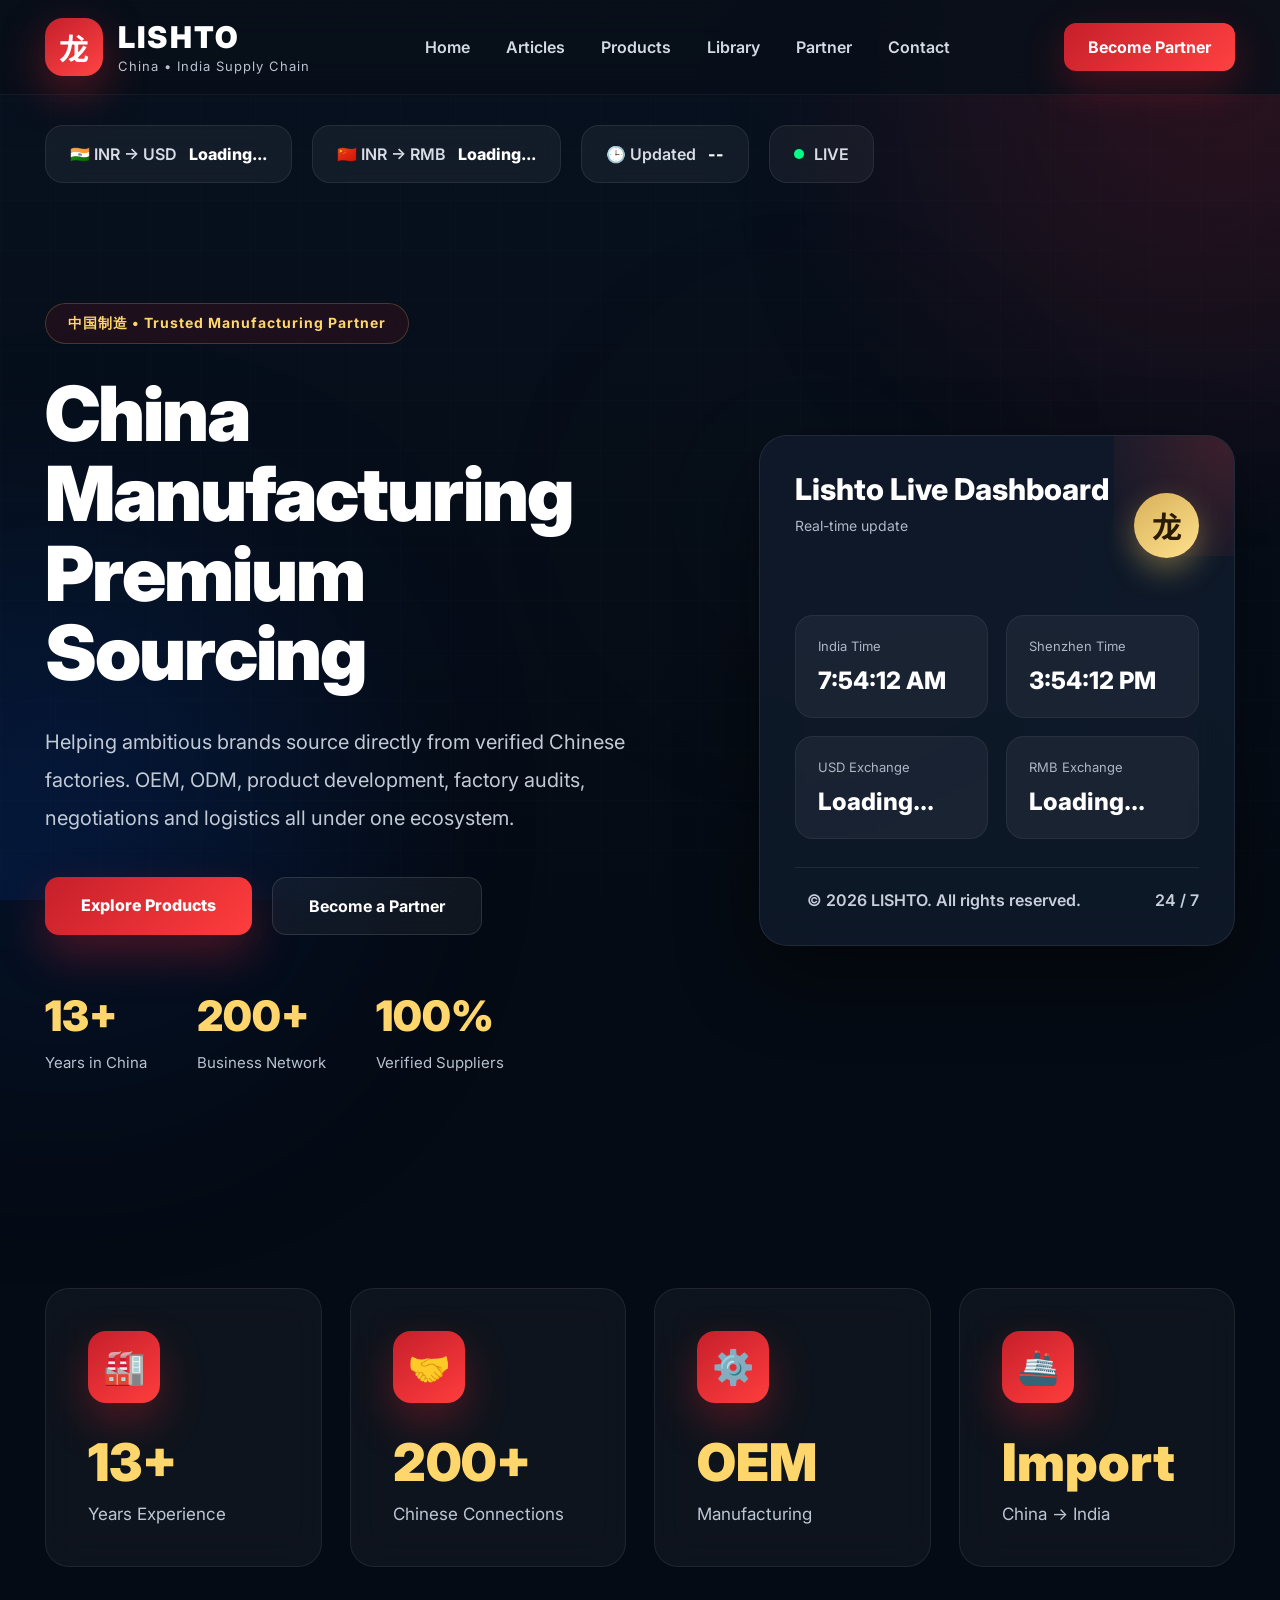
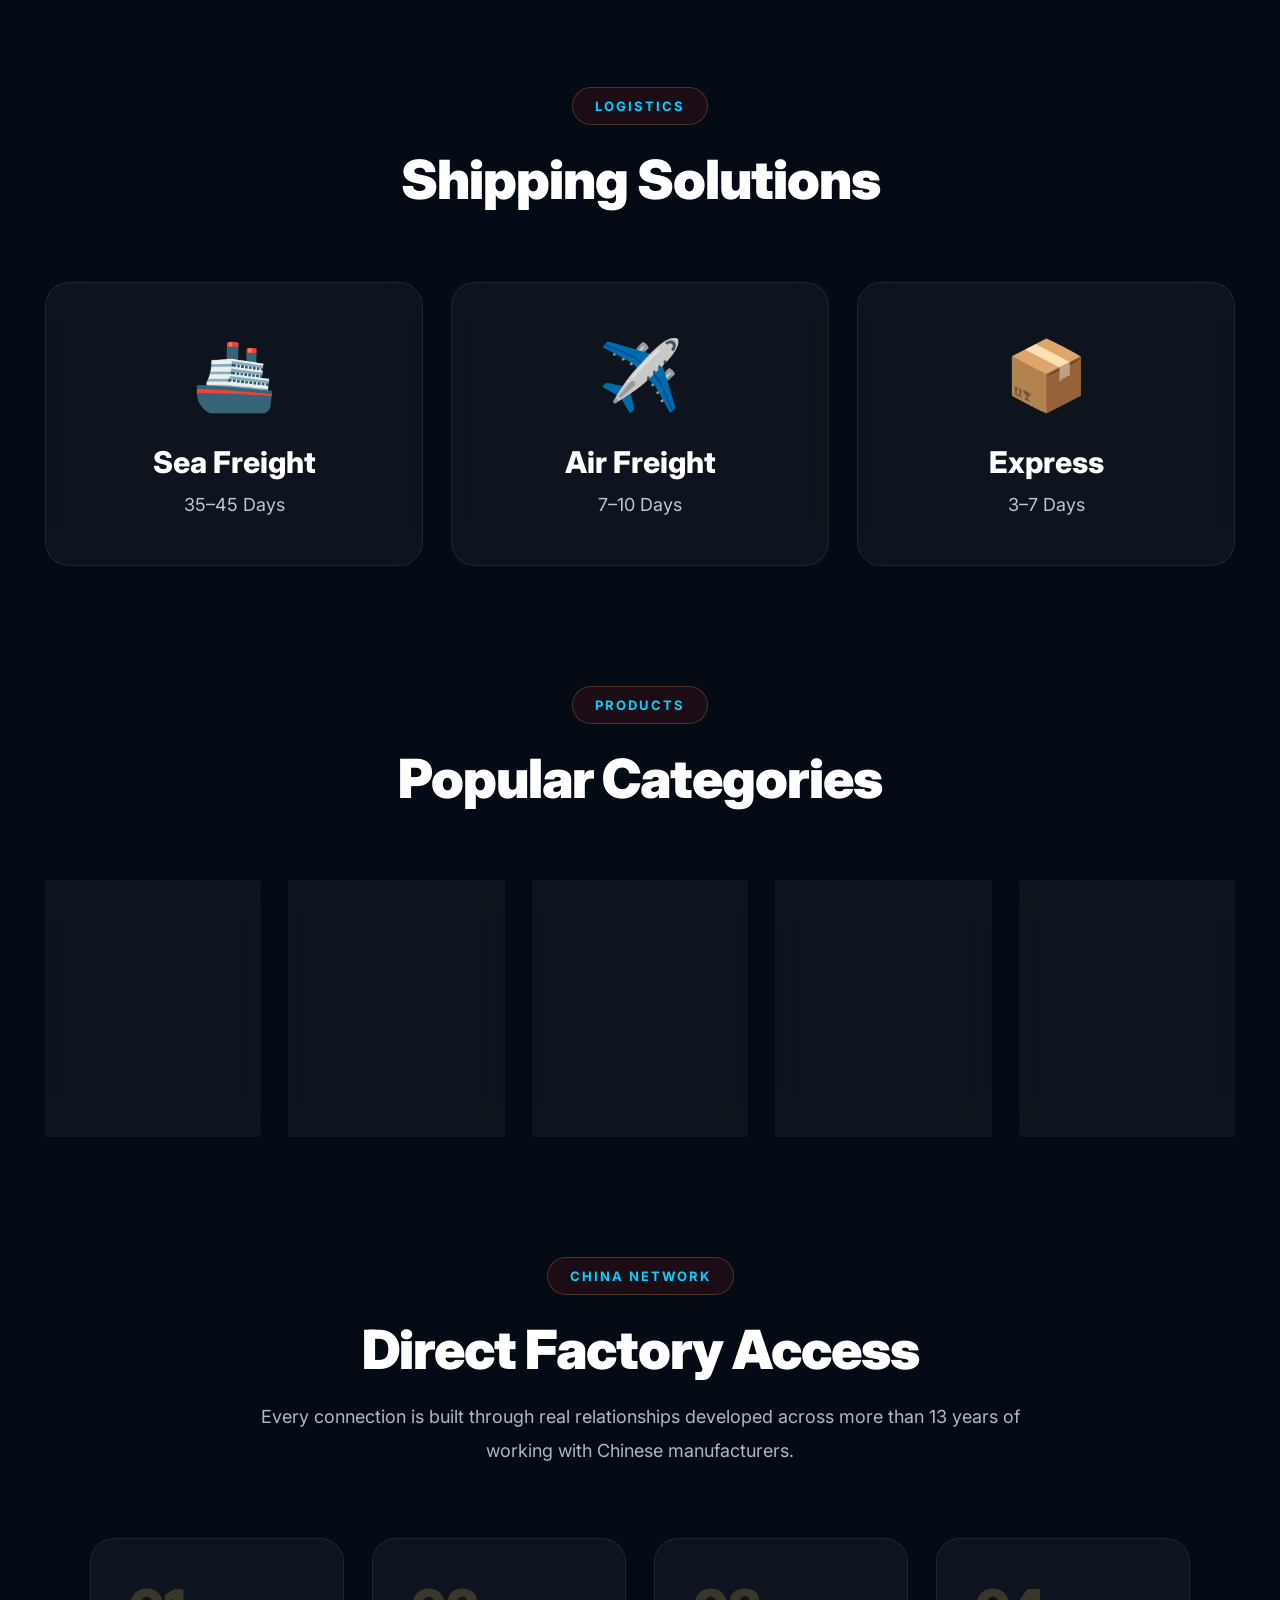
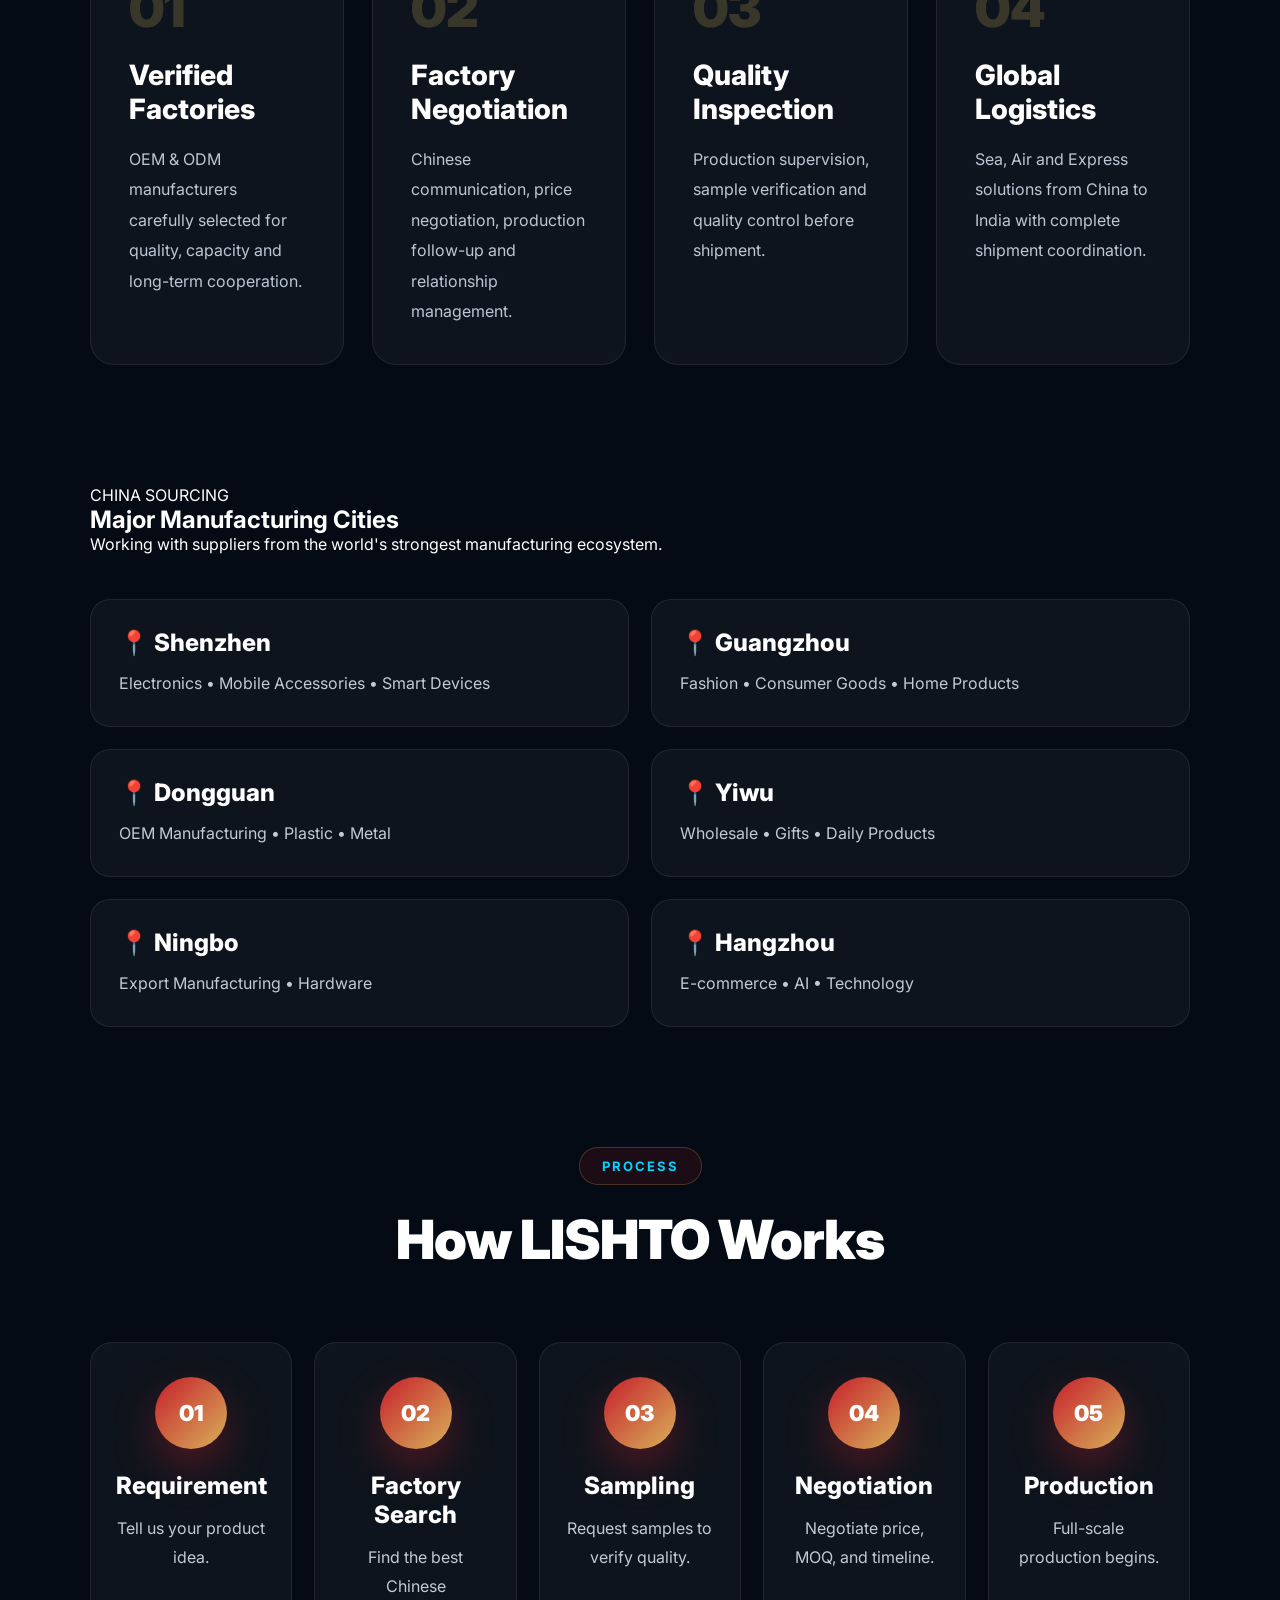
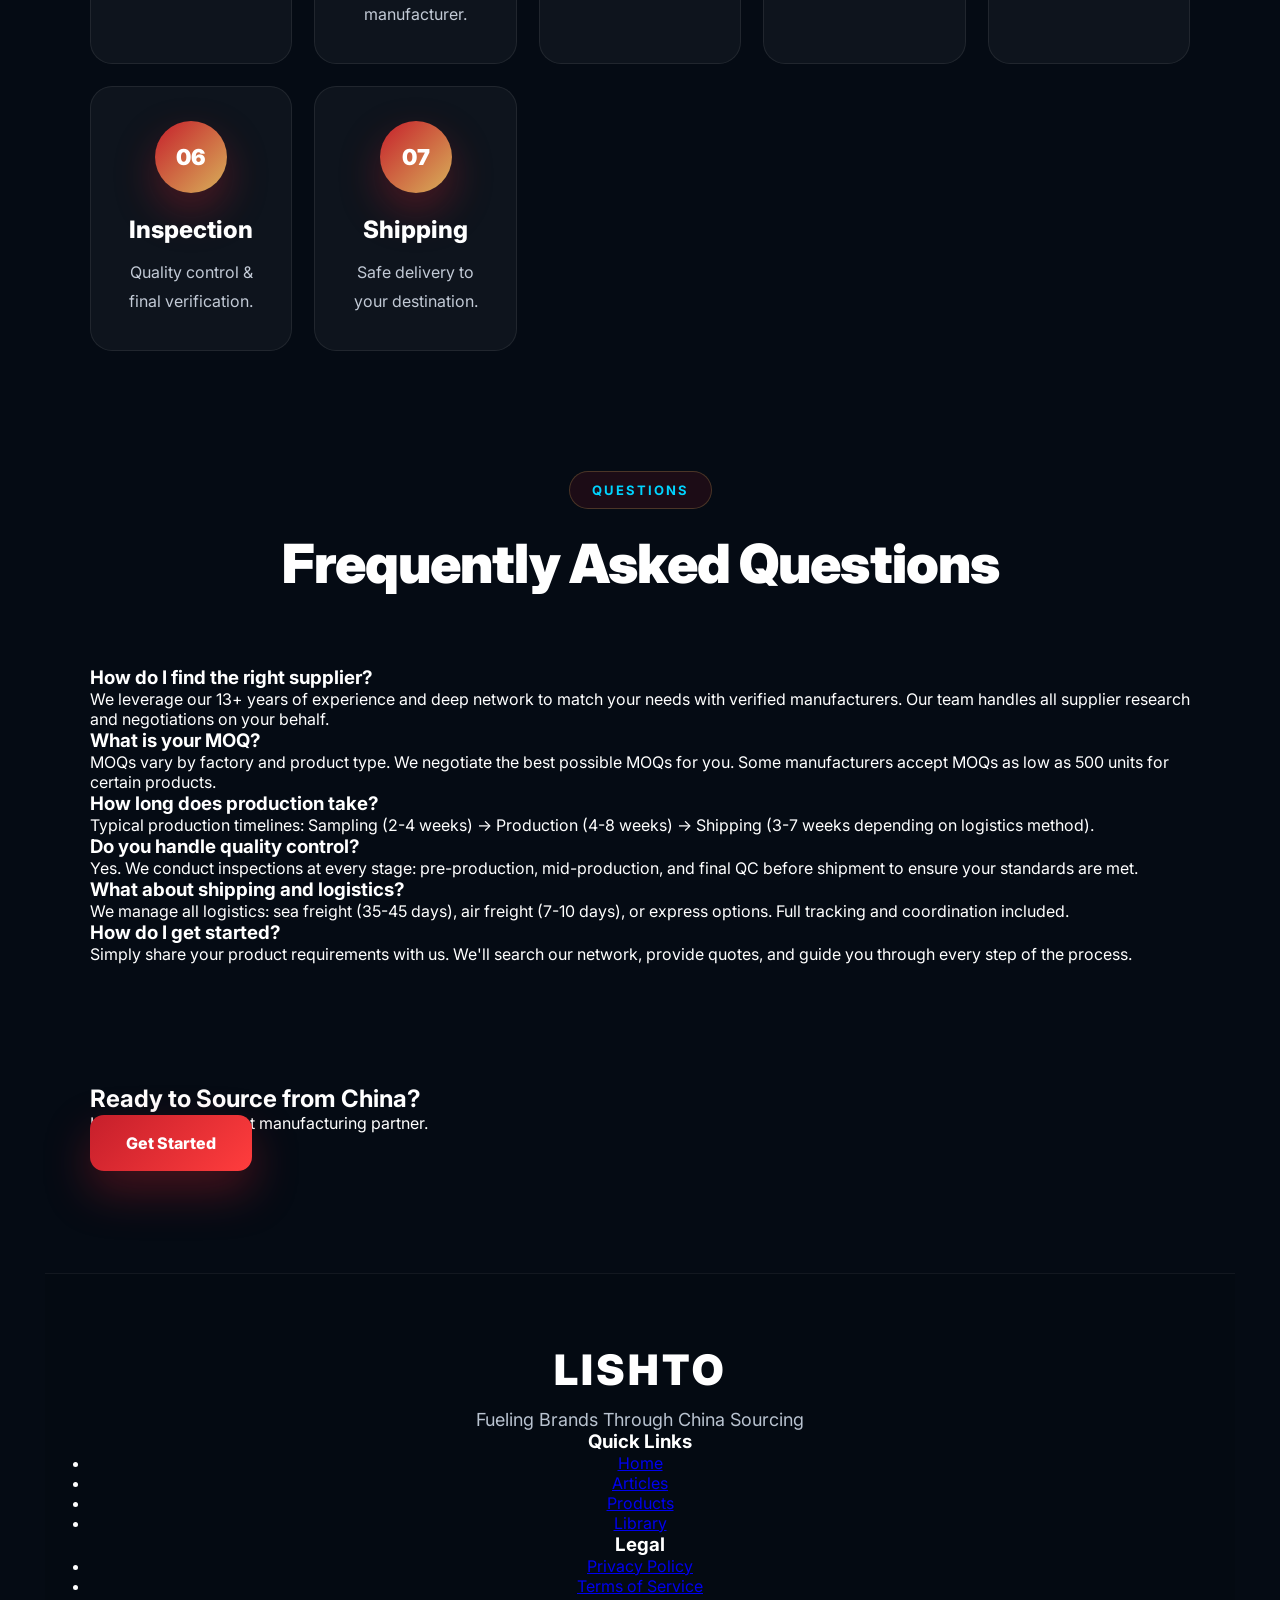
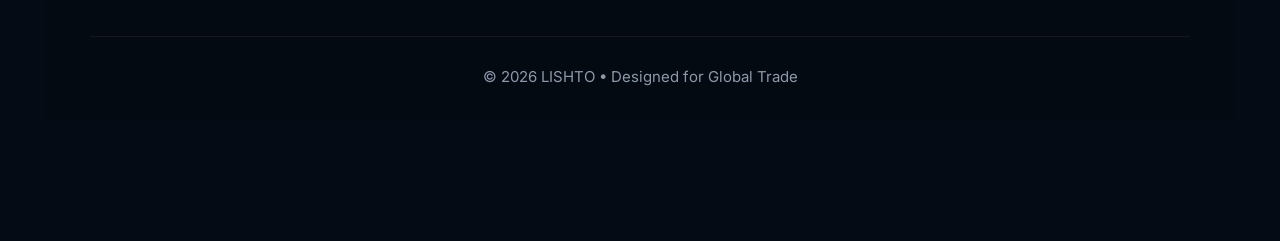
==== commit 9c280243: "Update index.html" ====
--- a/index.html
+++ b/index.html
@@ -446,35 +446,6 @@
 
 </section>
 
-<section class="news">
-
-<div class="section-title">
-
-<span>
-
-LATEST
-
-</span>
-
-<h2>
-
-China Business Intelligence
-
-</h2>
-
-</div>
-
-<div class="news-grid" id="newsContainer">
-
-<div class="news-card">
-
-Loading...
-
-</div>
-
-</div>
-
-</section>
 
 <section class="shipping">
 
--- a/style.css
+++ b/style.css
@@ -1,16 +1,2832 @@
+/*==================================================
+
+LISHTO PREMIUM STYLE.CSS
+PART 1
+
+==================================================*/
+
+:root{
+
+--primary:#c61f2b;
+--primary2:#ff3d3d;
+--gold:#d8b15a;
+--gold2:#ffd66b;
+--dark:#07111f;
+--dark2:#101c2c;
+--card:rgba(15,26,42,.70);
+--white:#ffffff;
+--gray:#bfc8d8;
+--border:rgba(255,255,255,.08);
+
+}
+
+*{
+
+margin:0;
+padding:0;
+box-sizing:border-box;
+
+}
+
+html{
+
+scroll-behavior:smooth;
+
+}
+
+body{
+
+font-family:'Inter',sans-serif;
+
+background:#050b14;
+
+color:#fff;
+
+overflow-x:hidden;
+
+position:relative;
+
+}
+
+/*================================*/
+
+body::before{
+
+content:"";
+
+position:fixed;
+
+inset:0;
+
+background:
+
+radial-gradient(circle at top right,#c61f2b20,transparent 35%),
+
+radial-gradient(circle at bottom left,#005dff18,transparent 30%),
+
+linear-gradient(180deg,#07111f,#050b14);
+
+z-index:-5;
+
+}
+
+.bg-grid{
+
+position:fixed;
+
+inset:0;
+
+background-image:
+
+linear-gradient(rgba(255,255,255,.035) 1px,transparent 1px),
+
+linear-gradient(90deg,rgba(255,255,255,.035) 1px,transparent 1px);
+
+background-size:50px 50px;
+
+opacity:.4;
+
+z-index:-4;
+
+pointer-events:none;
+
+}
+
+.bg-glow{
+
+position:fixed;
+
+border-radius:50%;
+
+filter:blur(140px);
+
+z-index:-3;
+
+animation:floatGlow 10s ease-in-out infinite;
+
+}
+
+.glow-1{
+
+width:350px;
+
+height:350px;
+
+background:#c61f2b;
+
+top:-80px;
+
+right:-80px;
+
+opacity:.20;
+
+}
+
+.glow-2{
+
+width:420px;
+
+height:420px;
+
+background:#005dff;
+
+left:-150px;
+
+bottom:-120px;
+
+opacity:.15;
+
+animation-delay:2s;
+
+}
+
+.glow-3{
+
+width:220px;
+
+height:220px;
+
+background:#d8b15a;
+
+top:45%;
+
+left:55%;
+
+opacity:.08;
+
+animation-delay:5s;
+
+}
+
+@keyframes floatGlow{
+
+0%,100%{
+
+transform:translateY(0);
+
+}
+
+50%{
+
+transform:translateY(35px);
+
+}
+
+}
+
+/*================================*/
+
+header{
+
+position:sticky;
+
+top:0;
+
+z-index:999;
+
+backdrop-filter:blur(18px);
+
+background:rgba(8,15,25,.82);
+
+border-bottom:1px solid rgba(255,255,255,.05);
+
+}
+
+/*================================*/
+
+.navbar{
+
+max-width:1400px;
+
+margin:auto;
+
+display:flex;
+
+align-items:center;
+
+justify-content:space-between;
+
+padding:18px 45px;
+
+}
+
+.logo{
+
+display:flex;
+
+align-items:center;
+
+gap:15px;
+
+text-decoration:none;
+
+}
+
+.logo-icon{
+
+width:58px;
+
+height:58px;
+
+border-radius:18px;
+
+background:linear-gradient(145deg,#c61f2b,#ff4444);
+
+display:flex;
+
+align-items:center;
+
+justify-content:center;
+
+font-size:30px;
+
+font-family:'Noto Sans SC',sans-serif;
+
+font-weight:700;
+
+color:#fff;
+
+box-shadow:0 15px 45px rgba(198,31,43,.45);
+
+}
+
+.logo-text h2{
+
+font-size:30px;
+
+letter-spacing:2px;
+
+font-weight:900;
+
+color:#fff;
+
+}
+
+.logo-text span{
+
+font-size:13px;
+
+letter-spacing:1px;
+
+color:#b9c2cf;
+
+}
+
+.nav-links{
+
+display:flex;
+
+list-style:none;
+
+gap:36px;
+
+}
+
+.nav-links a{
+
+text-decoration:none;
+
+color:#d4dae3;
+
+font-weight:600;
+
+transition:.35s;
+
+position:relative;
+
+}
+
+.nav-links a::after{
+
+content:"";
+
+position:absolute;
+
+left:0;
+
+bottom:-8px;
+
+width:0;
+
+height:2px;
+
+background:linear-gradient(90deg,#d8b15a,#ffd66b);
+
+transition:.35s;
+
+}
+
+.nav-links a:hover{
+
+color:#fff;
+
+}
+
+.nav-links a:hover::after,
+
+.nav-links .active::after{
+
+width:100%;
+
+}
+
+.nav-btn{
+
+padding:14px 24px;
+
+border-radius:12px;
+
+background:linear-gradient(135deg,#c61f2b,#ff4141);
+
+color:#fff;
+
+font-weight:700;
+
+text-decoration:none;
+
+box-shadow:0 15px 40px rgba(198,31,43,.30);
+
+transition:.35s;
+
+}
+
+.nav-btn:hover{
+
+transform:translateY(-4px);
+
+box-shadow:0 20px 45px rgba(198,31,43,.45);
+
+}
+
+/*================================*/
+
+.market-strip{
+
+max-width:1400px;
+
+margin:30px auto;
+
+padding:0 45px;
+
+}
+
+.ticker{
+
+display:flex;
+
+gap:20px;
+
+flex-wrap:wrap;
+
+}
+
+.ticker-item{
+
+background:rgba(255,255,255,.05);
+
+border:1px solid rgba(255,255,255,.08);
+
+backdrop-filter:blur(16px);
+
+padding:18px 24px;
+
+border-radius:18px;
+
+font-weight:600;
+
+color:#d7dce5;
+
+}
+
+.ticker-item span{
+
+margin-left:8px;
+
+color:#fff;
+
+font-weight:800;
+
+}
+
+.live{
+
+display:flex;
+
+align-items:center;
+
+gap:10px;
+
+}
+
+.live-dot{
+
+width:10px;
+
+height:10px;
+
+border-radius:50%;
+
+background:#00ff84;
+
+animation:pulse 1.2s infinite;
+
+}
+
+@keyframes pulse{
+
+0%{
+
+box-shadow:0 0 0 0 rgba(0,255,132,.7);
+
+}
+
+100%{
+
+box-shadow:0 0 0 18px rgba(0,255,132,0);
+
+}
+
+}
+
+/*==================================================
+
+LISHTO PREMIUM STYLE.CSS
+PART 2
+
+==================================================*/
+
+/*================ HERO =================*/
+
+.hero{
+
+max-width:1400px;
+
+margin:auto;
+
+padding:90px 45px;
+
+display:grid;
+
+grid-template-columns:1.15fr .85fr;
+
+gap:70px;
+
+align-items:center;
+
+}
+
+.hero-left{
+
+animation:fadeLeft 1s ease;
+
+}
+
+.hero-badge{
+
+display:inline-flex;
+
+align-items:center;
+
+gap:10px;
+
+padding:10px 22px;
+
+border-radius:100px;
+
+background:rgba(198,31,43,.12);
+
+border:1px solid rgba(216,177,90,.25);
+
+backdrop-filter:blur(15px);
+
+margin-bottom:30px;
+
+}
+
+.hero-badge span{
+
+font-size:14px;
+
+font-weight:700;
+
+letter-spacing:1px;
+
+color:var(--gold2);
+
+}
+
+.hero h1{
+
+font-size:76px;
+
+line-height:1.05;
+
+font-weight:900;
+
+letter-spacing:-2px;
+
+margin-bottom:30px;
+
+}
+
+.hero h1 span{
+
+background:linear-gradient(90deg,var(--gold),#fff,var(--primary2));
+
+-webkit-background-clip:text;
+
+-webkit-text-fill-color:transparent;
+
+}
+
+.hero p{
+
+font-size:20px;
+
+color:#c2cad6;
+
+line-height:1.9;
+
+max-width:700px;
+
+margin-bottom:40px;
+
+}
+
+.hero-buttons{
+
+display:flex;
+
+gap:20px;
+
+margin-bottom:55px;
+
+flex-wrap:wrap;
+
+}
+
+.btn-primary{
+
+padding:18px 36px;
+
+background:linear-gradient(135deg,var(--primary),var(--primary2));
+
+border-radius:14px;
+
+text-decoration:none;
+
+color:#fff;
+
+font-weight:800;
+
+transition:.35s;
+
+box-shadow:0 20px 45px rgba(198,31,43,.35);
+
+}
+
+.btn-primary:hover{
+
+transform:translateY(-6px);
+
+box-shadow:0 30px 60px rgba(198,31,43,.5);
+
+}
+
+.btn-secondary{
+
+padding:18px 36px;
+
+border-radius:14px;
+
+border:1px solid rgba(255,255,255,.12);
+
+background:rgba(255,255,255,.05);
+
+backdrop-filter:blur(18px);
+
+text-decoration:none;
+
+font-weight:700;
+
+color:#fff;
+
+transition:.35s;
+
+}
+
+.btn-secondary:hover{
+
+background:rgba(255,255,255,.10);
+
+transform:translateY(-6px);
+
+}
+
+.hero-stats{
+
+display:flex;
+
+gap:50px;
+
+flex-wrap:wrap;
+
+}
+
+.hero-stats h3{
+
+font-size:42px;
+
+font-weight:900;
+
+color:var(--gold2);
+
+margin-bottom:8px;
+
+}
+
+.hero-stats p{
+
+font-size:15px;
+
+margin:0;
+
+color:#b7c2cf;
+
+}
+
+/*================ DASHBOARD =================*/
+
+.hero-right{
+
+animation:fadeRight 1s ease;
+
+}
+
+.dashboard{
+
+position:relative;
+
+background:rgba(16,28,44,.82);
+
+border:1px solid rgba(255,255,255,.08);
+
+backdrop-filter:blur(20px);
+
+padding:35px;
+
+border-radius:28px;
+
+overflow:hidden;
+
+box-shadow:0 30px 80px rgba(0,0,0,.45);
+
+}
+
+.dashboard::before{
+
+content:"";
+
+position:absolute;
+
+width:240px;
+
+height:240px;
+
+background:radial-gradient(circle,var(--primary2),transparent);
+
+top:-120px;
+
+right:-120px;
+
+opacity:.20;
+
+}
+
+.dashboard-header{
+
+display:flex;
+
+justify-content:space-between;
+
+align-items:center;
+
+margin-bottom:35px;
+
+position:relative;
+
+z-index:2;
+
+}
+
+.dashboard-header h2{
+
+font-size:30px;
+
+font-weight:800;
+
+margin-bottom:6px;
+
+}
+
+.dashboard-header p{
+
+color:#aeb8c6;
+
+font-size:14px;
+
+}
+
+.china-circle{
+
+width:65px;
+
+height:65px;
+
+border-radius:50%;
+
+background:linear-gradient(145deg,var(--gold),#ffe18d);
+
+display:flex;
+
+align-items:center;
+
+justify-content:center;
+
+font-size:30px;
+
+font-family:'Noto Sans SC',sans-serif;
+
+color:#2b1b00;
+
+font-weight:700;
+
+box-shadow:0 12px 30px rgba(216,177,90,.45);
+
+}
+
+.dashboard-grid{
+
+display:grid;
+
+grid-template-columns:repeat(2,1fr);
+
+gap:18px;
+
+position:relative;
+
+z-index:2;
+
+}
+
+.dashboard-card{
+
+padding:22px;
+
+border-radius:18px;
+
+background:rgba(255,255,255,.05);
+
+border:1px solid rgba(255,255,255,.06);
+
+transition:.35s;
+
+}
+
+.dashboard-card:hover{
+
+transform:translateY(-6px);
+
+background:rgba(255,255,255,.08);
+
+}
+
+.dashboard-card span{
+
+display:block;
+
+font-size:13px;
+
+color:#adb6c5;
+
+margin-bottom:12px;
+
+}
+
+.dashboard-card h3{
+
+font-size:24px;
+
+font-weight:800;
+
+color:#fff;
+
+}
+
+.dashboard-footer{
+
+margin-top:28px;
+
+padding-top:22px;
+
+border-top:1px solid rgba(255,255,255,.08);
+
+display:flex;
+
+justify-content:space-between;
+
+align-items:center;
+
+color:#c7cfdb;
+
+font-weight:600;
+
+}
+
+.dashboard-footer div:first-child{
+
+display:flex;
+
+align-items:center;
+
+gap:12px;
+
+}
+
+/*================ ANIMATIONS =================*/
+
+@keyframes fadeLeft{
+
+from{
+
+opacity:0;
+
+transform:translateX(-60px);
+
+}
+
+to{
+
+opacity:1;
+
+transform:translateX(0);
+
+}
+
+}
+
+@keyframes fadeRight{
+
+from{
+
+opacity:0;
+
+transform:translateX(60px);
+
+}
+
+to{
+
+opacity:1;
+
+transform:translateX(0);
+
+}
+
+}
+
+/*==================================================
+
+LISHTO PREMIUM STYLE.CSS
+PART 3
+
+==================================================*/
+
+/*================ SECTION TITLE =================*/
+
+section{
+
+position:relative;
+
+max-width:1400px;
+
+margin:120px auto;
+
+padding:0 45px;
+
+}
+
+.section-title{
+
+text-align:center;
+
+margin-bottom:70px;
+
+}
+
+.section-title span{
+
+display:inline-block;
+
+padding:10px 22px;
+
+border-radius:100px;
+
+background:rgba(198,31,43,.12);
+
+border:1px solid rgba(216,177,90,.25);
+
+color:var(--gold2);
+
+font-size:13px;
+
+font-weight:700;
+
+letter-spacing:2px;
+
+margin-bottom:22px;
+
+text-transform:uppercase;
+
+}
+
+.section-title h2{
+
+font-size:54px;
+
+font-weight:900;
+
+margin-bottom:18px;
+
+letter-spacing:-1px;
+
+}
+
+.section-title p{
+
+max-width:760px;
+
+margin:auto;
+
+font-size:18px;
+
+color:#bfc8d8;
+
+line-height:1.9;
+
+}
+
+/*================ STATS =================*/
+
+.stats{
+
+display:grid;
+
+grid-template-columns:repeat(4,1fr);
+
+gap:28px;
+
+}
+
+.stat-card{
+
+position:relative;
+
+background:rgba(255,255,255,.04);
+
+border:1px solid rgba(255,255,255,.08);
+
+backdrop-filter:blur(20px);
+
+padding:42px;
+
+border-radius:24px;
+
+overflow:hidden;
+
+transition:.4s;
+
+}
+
+.stat-card::before{
+
+content:"";
+
+position:absolute;
+
+top:0;
+
+left:0;
+
+width:100%;
+
+height:4px;
+
+background:linear-gradient(90deg,var(--primary),var(--gold));
+
+transform:scaleX(0);
+
+transition:.4s;
+
+}
+
+.stat-card:hover{
+
+transform:translateY(-12px);
+
+border-color:rgba(216,177,90,.35);
+
+box-shadow:0 30px 60px rgba(0,0,0,.35);
+
+}
+
+.stat-card:hover::before{
+
+transform:scaleX(1);
+
+}
+
+.stat-icon{
+
+width:72px;
+
+height:72px;
+
+display:flex;
+
+align-items:center;
+
+justify-content:center;
+
+border-radius:18px;
+
+background:linear-gradient(145deg,var(--primary),var(--primary2));
+
+font-size:34px;
+
+margin-bottom:28px;
+
+box-shadow:0 18px 40px rgba(198,31,43,.35);
+
+}
+
+.stat-card h2{
+
+font-size:52px;
+
+font-weight:900;
+
+margin-bottom:10px;
+
+color:var(--gold2);
+
+}
+
+.stat-card p{
+
+font-size:17px;
+
+color:#bcc7d5;
+
+}
+
+/*================ NEWS =================*/
+
+.news-grid{
+
+display:grid;
+
+grid-template-columns:repeat(3,1fr);
+
+gap:28px;
+
+}
+
+.news-content .hero-badge{
+    display:inline-flex;
+    align-items:center;
+    padding:6px;
+    border-radius:14px;
+    background:rgba(0,212,255,.08);
+    border:1px solid rgba(0,212,255,.18);
+    margin-bottom:18px;
+}
+.news-card::after{
+
+content:"";
+
+position:absolute;
+
+right:-80px;
+
+top:-80px;
+
+width:180px;
+
+height:180px;
+
+background:radial-gradient(circle,var(--primary2),transparent);
+
+opacity:.12;
+
+transition:.4s;
+
+}
+
+.news-card:hover{
+
+transform:translateY(-10px);
+
+border-color:rgba(216,177,90,.3);
+
+}
+
+.news-card:hover::after{
+
+transform:scale(1.4);
+
+}
+
+.news-card h3{
+
+font-size:26px;
+
+font-weight:800;
+
+line-height:1.4;
+
+margin-bottom:20px;
+
+}
+
+.news-card p{
+
+font-size:16px;
+
+line-height:1.9;
+
+color:#c1cad6;
+
+margin-bottom:30px;
+
+}
+
+.news-card a{
+
+display:inline-flex;
+
+align-items:center;
+
+gap:10px;
+
+text-decoration:none;
+
+font-weight:700;
+
+color:var(--gold2);
+
+transition:.3s;
+
+}
+
+.news-card a:hover{
+
+transform:translateX(6px);
+
+}
+
+/*================ SHIPPING =================*/
+
+.shipping-grid{
+
+display:grid;
+
+grid-template-columns:repeat(3,1fr);
+
+gap:28px;
+
+}
+
+.ship-card{
+
+background:rgba(255,255,255,.04);
+
+border:1px solid rgba(255,255,255,.08);
+
+border-radius:24px;
+
+padding:50px 35px;
+
+text-align:center;
+
+transition:.4s;
+
+backdrop-filter:blur(18px);
+
+}
+
+.ship-card:hover{
+
+transform:translateY(-12px);
+
+border-color:rgba(216,177,90,.3);
+
+}
+
+.ship-icon{
+
+font-size:68px;
+
+margin-bottom:28px;
+
+}
+
+.ship-card h3{
+
+font-size:30px;
+
+margin-bottom:14px;
+
+font-weight:800;
+
+}
+
+.ship-card p{
+
+font-size:18px;
+
+color:#bcc7d5;
+
+}
+
+/*==================================================
+
+LISHTO PREMIUM STYLE.CSS
+PART 4
+
+==================================================*/
+
+/*================ CATEGORY =================*/
+
+.category-grid{
+
+display:grid;
+
+grid-template-columns:repeat(5,1fr);
+
+gap:28px;
+
+}
+
+.category-card{
+
+position:relative;
+
+background:rgba(255,255,255,.04);
+
+border:1px solid rgba(255,255,255,.08);
+
+backdrop-filter:blur(18px);
+
+border-radius:26px;
+
+padding:45px 20px;
+
+text-decoration:none;
+
+display:flex;
+
+flex-direction:column;
+
+align-items:center;
+
+justify-content:center;
+
+min-height:240px;
+
+overflow:hidden;
+
+transition:.45s;
+
+color:#fff;
+
+}
+
+.category-card::before{
+
+content:"";
+
+position:absolute;
+
+inset:0;
+
+background:linear-gradient(145deg,
+
+rgba(198,31,43,.18),
+
+rgba(216,177,90,.10));
+
+opacity:0;
+
+transition:.45s;
+
+}
+
+.category-card:hover{
+
+transform:translateY(-14px) scale(1.03);
+
+border-color:rgba(216,177,90,.35);
+
+box-shadow:0 35px 70px rgba(0,0,0,.35);
+
+}
+
+.category-card:hover::before{
+
+opacity:1;
+
+}
+
+.category-card div{
+
+font-size:72px;
+
+margin-bottom:22px;
+
+position:relative;
+
+z-index:2;
+
+transition:.35s;
+
+}
+
+.category-card:hover div{
+
+transform:scale(1.15) rotate(-6deg);
+
+}
+
+.category-card span{
+
+position:relative;
+
+z-index:2;
+
+font-size:18px;
+
+font-weight:700;
+
+text-align:center;
+
+line-height:1.5;
+
+}
+
+/*================ NETWORK =================*/
+
+.network-grid{
+
+display:grid;
+
+grid-template-columns:repeat(4,1fr);
+
+gap:28px;
+
+}
+
+.network-card{
+
+background:rgba(255,255,255,.04);
+
+border:1px solid rgba(255,255,255,.08);
+
+border-radius:24px;
+
+padding:38px;
+
+transition:.4s;
+
+position:relative;
+
+overflow:hidden;
+
+}
+
+.network-card:hover{
+
+transform:translateY(-12px);
+
+border-color:rgba(216,177,90,.35);
+
+}
+
+.network-number{
+
+font-size:52px;
+
+font-weight:900;
+
+color:rgba(216,177,90,.22);
+
+margin-bottom:18px;
+
+}
+
+.network-card h3{
+
+font-size:28px;
+
+margin-bottom:18px;
+
+font-weight:800;
+
+}
+
+.network-card p{
+
+font-size:16px;
+
+line-height:1.9;
+
+color:#bcc7d5;
+
+}
+
+/*================ MAP =================*/
+
+.map-right{
+
+display:grid;
+
+grid-template-columns:repeat(2,1fr);
+
+gap:22px;
+
+margin-top:45px;
+
+}
+
+.city-card{
+
+background:rgba(255,255,255,.04);
+
+border:1px solid rgba(255,255,255,.08);
+
+border-radius:20px;
+
+padding:28px;
+
+transition:.35s;
+
+}
+
+.city-card:hover{
+
+transform:translateY(-8px);
+
+background:rgba(255,255,255,.06);
+
+}
+
+.city-card h3{
+
+font-size:24px;
+
+margin-bottom:12px;
+
+font-weight:800;
+
+}
+
+.city-card p{
+
+color:#c2cad6;
+
+line-height:1.8;
+
+}
+
+/*================ TIMELINE =================*/
+
+.timeline-grid{
+
+display:grid;
+
+grid-template-columns:repeat(5,1fr);
+
+gap:22px;
+
+}
+
+.timeline-card{
+
+background:rgba(255,255,255,.04);
+
+border:1px solid rgba(255,255,255,.08);
+
+border-radius:22px;
+
+padding:34px 24px;
+
+text-align:center;
+
+transition:.4s;
+
+}
+
+.timeline-card:hover{
+
+transform:translateY(-12px);
+
+}
+
+.step{
+
+width:72px;
+
+height:72px;
+
+margin:auto;
+
+margin-bottom:22px;
+
+border-radius:50%;
+
+background:linear-gradient(135deg,var(--primary),var(--gold));
+
+display:flex;
+
+align-items:center;
+
+justify-content:center;
+
+font-size:22px;
+
+font-weight:900;
+
+color:#fff;
+
+box-shadow:0 18px 40px rgba(198,31,43,.35);
+
+}
+
+.timeline-card h3{
+
+font-size:24px;
+
+margin-bottom:14px;
+
+font-weight:800;
+
+}
+
+.timeline-card p{
+
+color:#c2cad6;
+
+line-height:1.8;
+
+}
+
+/*================ CTA =================*/
+
+.cta-box{
+
+background:linear-gradient(145deg,
+
+rgba(198,31,43,.15),
+
+rgba(216,177,90,.08));
+
+border:1px solid rgba(216,177,90,.25);
+
+padding:80px 60px;
+
+border-radius:36px;
+
+text-align:center;
+
+overflow:hidden;
+
+position:relative;
+
+}
+
+.cta-box::before{
+
+content:"";
+
+position:absolute;
+
+width:420px;
+
+height:420px;
+
+border-radius:50%;
+
+background:radial-gradient(circle,var(--primary2),transparent);
+
+right:-180px;
+
+top:-180px;
+
+opacity:.15;
+
+}
+
+.cta-box span{
+
+color:var(--gold2);
+
+font-weight:700;
+
+letter-spacing:2px;
+
+}
+
+.cta-box h2{
+
+font-size:60px;
+
+margin:20px 0;
+
+font-weight:900;
+
+}
+
+.cta-box p{
+
+max-width:760px;
+
+margin:auto;
+
+font-size:20px;
+
+line-height:1.9;
+
+color:#c2cad6;
+
+margin-bottom:40px;
+
+}
+
+/*==================================================
+
+LISHTO PREMIUM STYLE.CSS
+PART 5
+
+==================================================*/
+
+/*================ FACTORY GALLERY =================*/
+
+.gallery-grid{
+
+display:grid;
+
+grid-template-columns:2fr 1fr 1fr;
+
+grid-auto-rows:260px;
+
+gap:28px;
+
+}
+
+.gallery-card{
+
+position:relative;
+
+overflow:hidden;
+
+border-radius:28px;
+
+background:linear-gradient(145deg,#1a2a40,#0b1422);
+
+border:1px solid rgba(255,255,255,.08);
+
+transition:.45s;
+
+}
+
+.gallery-card.large{
+
+grid-row:span 2;
+
+min-height:548px;
+
+}
+
+.gallery-card::before{
+
+content:"";
+
+position:absolute;
+
+inset:0;
+
+background:
+
+linear-gradient(rgba(0,0,0,.15),rgba(0,0,0,.70)),
+
+url("https://images.unsplash.com/photo-1565008447742-97f6f38c985c?auto=format&fit=crop&w=1200&q=80");
+
+background-size:cover;
+
+background-position:center;
+
+transition:.6s;
+
+}
+
+.gallery-card:hover::before{
+
+transform:scale(1.08);
+
+}
+
+.gallery-overlay{
+
+position:absolute;
+
+left:35px;
+
+right:35px;
+
+bottom:35px;
+
+z-index:2;
+
+}
+
+.gallery-overlay span{
+
+color:var(--gold2);
+
+font-size:13px;
+
+font-weight:700;
+
+letter-spacing:2px;
+
+}
+
+.gallery-overlay h3{
+
+font-size:32px;
+
+margin:15px 0;
+
+font-weight:900;
+
+}
+
+.gallery-overlay p{
+
+color:#d4dce7;
+
+line-height:1.8;
+
+}
+
+/*================ VALUES =================*/
+
+.china-values{
+
+display:grid;
+
+grid-template-columns:repeat(4,1fr);
+
+gap:28px;
+
+}
+
+.value-card{
+
+background:rgba(255,255,255,.04);
+
+border:1px solid rgba(255,255,255,.08);
+
+padding:45px 20px;
+
+border-radius:24px;
+
+text-align:center;
+
+transition:.35s;
+
+}
+
+.value-card:hover{
+
+transform:translateY(-10px);
+
+border-color:rgba(216,177,90,.30);
+
+}
+
+.value-card h3{
+
+font-family:'Noto Sans SC',sans-serif;
+
+font-size:46px;
+
+color:var(--gold2);
+
+margin-bottom:16px;
+
+}
+
+.value-card span{
+
+font-size:18px;
+
+font-weight:700;
+
+color:#d7dfe9;
+
+}
+
+/*================ FOOTER =================*/
+
+footer{
+
+margin-top:120px;
+
+background:#040a12;
+
+border-top:1px solid rgba(255,255,255,.06);
+
+padding:70px 45px 35px;
+
+}
+
+.footer-top{
+
+max-width:1400px;
+
+margin:auto;
+
+text-align:center;
+
+padding-bottom:40px;
+
+border-bottom:1px solid rgba(255,255,255,.06);
+
+}
+
+.footer-top h2{
+
+font-size:42px;
+
+font-weight:900;
+
+letter-spacing:3px;
+
+margin-bottom:14px;
+
+}
+
+.footer-top p{
+
+font-size:18px;
+
+color:#b9c3d0;
+
+}
+
+.footer-bottom{
+
+max-width:1400px;
+
+margin:auto;
+
+padding-top:30px;
+
+text-align:center;
+
+font-size:15px;
+
+color:#8d99ab;
+
+}
+
+/*================ SCROLLBAR =================*/
+
+::-webkit-scrollbar{
+
+width:12px;
+
+}
+
+::-webkit-scrollbar-track{
+
+background:#08101b;
+
+}
+
+::-webkit-scrollbar-thumb{
+
+background:linear-gradient(var(--primary),var(--gold));
+
+border-radius:20px;
+
+}
+
+/*================ RESPONSIVE =================*/
+
+@media(max-width:1200px){
+
+.hero,
+.stats,
+.network-grid,
+.shipping-grid,
+.news-grid,
+.category-grid,
+.timeline-grid,
+.china-values{
+
+grid-template-columns:repeat(2,1fr);
+
+}
+
+.gallery-grid{
+
+grid-template-columns:1fr;
+
+}
+
+.gallery-card.large{
+
+grid-row:auto;
+
+min-height:350px;
+
+}
+
+}
+
+@media(max-width:768px){
+
+.navbar{
+
+flex-direction:column;
+
+gap:25px;
+
+padding:20px;
+
+}
+
+.nav-links{
+
+flex-wrap:wrap;
+
+justify-content:center;
+
+gap:18px;
+
+}
+
+.hero{
+
+grid-template-columns:1fr;
+
+padding:60px 20px;
+
+}
+
+.hero h1{
+
+font-size:48px;
+
+}
+
+.hero-buttons{
+
+flex-direction:column;
+
+}
+
+.dashboard-grid{
+
+grid-template-columns:1fr;
+
+}
+
+.stats,
+.news-grid,
+.shipping-grid,
+.category-grid,
+.network-grid,
+.timeline-grid,
+.china-values,
+.map-right{
+
+grid-template-columns:1fr;
+
+}
+
+section{
+
+padding:0 20px;
+
+margin:80px auto;
+
+}
+
+.section-title h2{
+
+font-size:36px;
+
+}
+
+.cta-box{
+
+padding:50px 25px;
+
+}
+
+.cta-box h2{
+
+font-size:38px;
+
+}
+
+.footer-top h2{
+
+font-size:32px;
+
+}
+
+}
+
+/* ===========================
+   ARTICLES PAGE
+=========================== */
+
+.news{
+    padding:90px 8%;
+}
+
+.news-grid{
+    display:grid;
+    grid-template-columns:repeat(auto-fit,minmax(360px,1fr));
+    gap:35px;
+    margin-top:60px;
+}
+
+.news-card{
+    position:relative;
+    overflow:hidden;
+    border-radius:24px;
+    background:rgba(20,25,40,.75);
+    border:1px solid rgba(255,255,255,.08);
+    backdrop-filter:blur(18px);
+    -webkit-backdrop-filter:blur(18px);
+    transition:.4s ease;
+    text-decoration:none;
+    color:#fff;
+    box-shadow:0 10px 35px rgba(0,0,0,.35);
+}
+
+.news-card:hover{
+    transform:translateY(-10px);
+    border-color:#00d4ff;
+    box-shadow:
+    0 0 30px rgba(0,212,255,.25),
+    0 20px 45px rgba(0,0,0,.45);
+}
+
+.news-card img{
+    width:100%;
+    height:380px;   /* adjust between 360–420px if needed */
+    object-fit:cover;
+    object-position:center center;
+    display:block;
+}
+}
+
+.news-content{
+    padding:28px;
+}
+
+.news-content h3{
+    font-size:28px;
+    font-weight:700;
+    color:#ffffff;
+    margin:18px 0 15px;
+    line-height:1.3;
+}
+
+.news-content p{
+    color:#b8c2d0;
+    line-height:1.8;
+    font-size:15px;
+}
+
+.news-content .hero-badge{
+    display:inline-flex;
+    margin-bottom:10px;
+}
+
+.news-content .hero-badge span{
+    display:flex;
+    align-items:center;
+    justify-content:center;
+    padding:10px 18px;
+    border-radius:10px;
+    background:linear-gradient(135deg,#00d4ff,#008cff);
+    color:#fff;
+    font-size:11px;
+    font-weight:700;
+    letter-spacing:.12em;
+    text-transform:uppercase;
+    box-shadow:0 8px 20px rgba(0,212,255,.25);
+}
+
+.article-meta{
+    display:flex;
+    justify-content:space-between;
+    align-items:center;
+    gap:20px;
+    margin-top:24px;
+    flex-wrap:wrap;
+}
+.article-views{
+    color:#00d4ff;
+    font-weight:700;
+    font-size:15px;
+}
+
+.read-btn{
+    display:inline-flex;
+    align-items:center;
+    justify-content:center;
+    white-space:nowrap;
+    padding:12px 24px;
+    border-radius:12px;
+    background:linear-gradient(135deg,#00d4ff,#0077ff);
+    color:#fff;
+    font-weight:600;
+    text-decoration:none;
+    transition:.35s;
+}
+
+.read-btn:hover{
+    transform:translateY(-2px);
+    box-shadow:0 0 20px rgba(0,212,255,.35);
+}
+
+.section-title h2{
+    color:#fff;
+}
+
+.section-title p{
+    color:#aeb7c5;
+}
+
+.section-title span{
+    color:#00d4ff;
+}
+
+@media(max-width:768px){
+
+.news-grid{
+    grid-template-columns:1fr;
+}
+
+.news-content h3{
+    font-size:22px;
+}
+
+.news-card img{
+    height:210px;
+}
+
+}
+/*================ PRODUCTS PAGE ================*/
+
+.products-grid{
+    display:grid;
+    grid-template-columns:repeat(auto-fit,minmax(280px,1fr));
+    gap:28px;
+    margin-top:30px;
+}
+
+.product-card{
+    position:relative;
+    display:flex;
+    flex-direction:column;
+    justify-content:center;
+    align-items:flex-start;
+    min-height:220px;
+    padding:32px;
+    border-radius:24px;
+    text-decoration:none;
+    color:#fff;
+    background:rgba(20,25,40,.75);
+    border:1px solid rgba(255,255,255,.08);
+    backdrop-filter:blur(18px);
+    -webkit-backdrop-filter:blur(18px);
+    overflow:hidden;
+    transition:.35s ease;
+}
+
+.product-card::before{
+    content:"";
+    position:absolute;
+    inset:0;
+    background:linear-gradient(135deg,
+        rgba(0,212,255,.06),
+        rgba(255,255,255,0));
+    opacity:0;
+    transition:.35s;
+}
+
+.product-card:hover{
+    transform:translateY(-10px);
+    border-color:#00d4ff;
+    box-shadow:
+        0 0 30px rgba(0,212,255,.18),
+        0 20px 45px rgba(0,0,0,.45);
+}
+
+.product-card:hover::before{
+    opacity:1;
+}
+
+.product-icon{
+    font-size:42px;
+    margin-bottom:22px;
+}
+
+.product-card h3{
+    font-size:24px;
+    font-weight:800;
+    margin-bottom:12px;
+}
+
+.product-card p{
+    color:#aeb8c8;
+    line-height:1.7;
+    font-size:15px;
+}
+
+.product-card,
+.product-card:hover,
+.product-card:visited{
+    color:#fff;
+}
+
+@media(max-width:768px){
+
+.products-grid{
+    grid-template-columns:1fr;
+}
+
+.product-card{
+    min-height:180px;
+}
+
+}
+/*================ LIBRARY PAGE ================*/
+
+.library-grid{
+    display:grid;
+    grid-template-columns:repeat(auto-fit,minmax(420px,1fr));
+    gap:32px;
+    margin-top:20px;
+}
+
+.library-card{
+    position:relative;
+    background:rgba(20,25,40,.78);
+    border:1px solid rgba(255,255,255,.08);
+    border-radius:28px;
+    padding:36px;
+    overflow:hidden;
+    backdrop-filter:blur(18px);
+    -webkit-backdrop-filter:blur(18px);
+    transition:.35s ease;
+}
+
+.library-card::before{
+    content:"";
+    position:absolute;
+    inset:0;
+    background:linear-gradient(135deg,
+        rgba(0,212,255,.05),
+        rgba(255,255,255,0));
+    opacity:0;
+    transition:.35s;
+}
+
+.library-card:hover{
+    transform:translateY(-10px);
+    border-color:#00d4ff;
+    box-shadow:
+        0 0 35px rgba(0,212,255,.18),
+        0 25px 55px rgba(0,0,0,.45);
+}
+
+.library-card:hover::before{
+    opacity:1;
+}
+
+.library-icon{
+    font-size:48px;
+    margin-bottom:20px;
+}
+
+.library-card h3{
+    font-size:28px;
+    font-weight:800;
+    margin-bottom:16px;
+    color:#fff;
+}
+
+.library-card p{
+    color:#b7c2d2;
+    line-height:1.8;
+    margin-bottom:22px;
+}
+
+.library-list{
+    list-style:none;
+    padding:0;
+    margin:0 0 28px;
+}
+
+.library-list li{
+    color:#d8e1ee;
+    padding:8px 0;
+    border-bottom:1px solid rgba(255,255,255,.05);
+}
+
+.library-buttons{
+    display:flex;
+    gap:16px;
+    flex-wrap:wrap;
+}
+
+.download-btn{
+    display:inline-flex;
+    align-items:center;
+    justify-content:center;
+    padding:12px 22px;
+    border-radius:12px;
+    background:rgba(255,255,255,.06);
+    border:1px solid rgba(255,255,255,.12);
+    color:#fff;
+    text-decoration:none;
+    font-weight:700;
+    transition:.35s;
+}
+
+.download-btn:hover{
+    background:#fff;
+    color:#07111f;
+}
+
+@media(max-width:768px){
+
+.library-grid{
+    grid-template-columns:1fr;
+}
+
+.library-card{
+    padding:26px;
+}
+
+.library-buttons{
+    flex-direction:column;
+}
+
+.read-btn,
+.download-btn{
+    width:100%;
+}
+
+}
+/*================ CONTACT PAGE ================*/
+
+.contact-grid{
+    display:grid;
+    grid-template-columns:repeat(auto-fit,minmax(360px,1fr));
+    gap:30px;
+}
+
+.contact-card{
+    position:relative;
+    background:rgba(20,25,40,.78);
+    border:1px solid rgba(255,255,255,.08);
+    border-radius:28px;
+    padding:34px;
+    overflow:hidden;
+    backdrop-filter:blur(18px);
+    -webkit-backdrop-filter:blur(18px);
+    transition:.35s ease;
+}
+
+.contact-card::before{
+    content:"";
+    position:absolute;
+    inset:0;
+    background:linear-gradient(135deg,
+        rgba(0,212,255,.05),
+        rgba(255,255,255,0));
+    opacity:0;
+    transition:.35s;
+}
+
+.contact-card:hover{
+    transform:translateY(-10px);
+    border-color:#00d4ff;
+    box-shadow:
+        0 0 35px rgba(0,212,255,.18),
+        0 25px 55px rgba(0,0,0,.45);
+}
+
+.contact-card:hover::before{
+    opacity:1;
+}
+
+.contact-card h2{
+    font-size:28px;
+    font-weight:800;
+    margin-bottom:24px;
+    color:#fff;
+}
+
+.contact-card p{
+    color:#c2cad8;
+    line-height:1.9;
+    margin-bottom:14px;
+}
+
+.contact-card strong{
+    color:#fff;
+}
+
+.contact-card i{
+    width:22px;
+    color:#00d4ff;
+    margin-right:8px;
+}
+
 .contact-wide{
     grid-column:1/-1;
     text-align:center;
-    position:relative;
-    z-index:1;
 }
 
 .contact-wide .read-btn{
     margin-top:18px;
+}
+
+.contact-card img{
+    width:220px;
+    max-width:100%;
+    display:block;
+    margin:25px auto;
+    border-radius:18px;
+    border:1px solid rgba(255,255,255,.08);
+    transition:.35s;
+}
+
+.contact-card:hover img{
+    transform:scale(1.03);
+}
+
+@media(max-width:768px){
+
+.contact-grid{
+    grid-template-columns:1fr;
+}
+
+.contact-card{
+    padding:24px;
+}
+
+.contact-wide{
+    grid-column:auto;
+}
+
+.contact-card h2{
+    font-size:24px;
+}
+
+.contact-card img{
+    width:180px;
+}
+
+}
+/*==========================
+PARTNER PAGE
+==========================*/
+
+.partner-section{
+    margin-bottom:70px;
+}
+
+.partner-heading{
+    font-size:42px;
+    font-weight:800;
+    color:#fff;
+    margin-bottom:35px;
+    text-align:center;
+}
+
+.partner-grid{
+    display:grid;
+    grid-template-columns:repeat(auto-fit,minmax(320px,1fr));
+    gap:28px;
+}
+
+.partner-card{
     position:relative;
-    z-index:1;
-}
-
+    background:rgba(20,25,40,.78);
+    border:1px solid rgba(255,255,255,.08);
+    border-radius:26px;
+    padding:32px;
+    backdrop-filter:blur(18px);
+    -webkit-backdrop-filter:blur(18px);
+    overflow:hidden;
+    transition:.35s;
+}
+
+.partner-card::before{
+    content:"";
+    position:absolute;
+    inset:0;
+    background:linear-gradient(135deg,
+    rgba(0,212,255,.06),
+    rgba(255,255,255,0));
+    opacity:0;
+    transition:.35s;
+}
+
+.partner-card:hover{
+
+    transform:translateY(-10px);
+
+    border-color:#00d4ff;
+
+    box-shadow:
+    0 0 35px rgba(0,212,255,.18),
+    0 30px 55px rgba(0,0,0,.45);
+
+}
+
+.partner-card:hover::before{
+
+opacity:1;
+
+}
+
+.partner-card h3{
+
+font-size:26px;
+
+color:#fff;
+
+margin-bottom:15px;
+
+}
+
+.partner-card p{
+
+color:#b8c2d0;
+
+line-height:1.8;
+
+font-size:16px;
+
+}
+
+
+
+/* TAGS */
+
+.partner-tags{
+
+display:flex;
+
+flex-wrap:wrap;
+
+justify-content:center;
+
+gap:16px;
+
+}
+
+.partner-tags span{
+
+padding:14px 22px;
+
+background:rgba(255,255,255,.05);
+
+border:1px solid rgba(255,255,255,.08);
+
+border-radius:50px;
+
+color:#fff;
+
+font-size:15px;
+
+font-weight:600;
+
+transition:.35s;
+
+backdrop-filter:blur(12px);
+
+}
+
+.partner-tags span:hover{
+
+background:linear-gradient(135deg,#00d4ff,#0077ff);
+
+transform:translateY(-4px);
+
+box-shadow:0 0 20px rgba(0,212,255,.35);
+
+}
+
+
+
+/* CONFIDENTIAL */
+
+.confidential-card{
+
+position:relative;
+
+margin-top:80px;
+
+padding:45px;
+
+background:rgba(20,25,40,.78);
+
+border:1px solid rgba(255,255,255,.08);
+
+border-radius:30px;
+
+backdrop-filter:blur(18px);
+
+-webkit-backdrop-filter:blur(18px);
+
+overflow:hidden;
+
+}
+
+.confidential-card::before{
+
+content:"";
+
+position:absolute;
+
+inset:0;
+
+background:linear-gradient(135deg,
+
+rgba(255,0,0,.04),
+
+transparent);
+
+pointer-events:none;
+
+}
+
+.confidential-card h2{
+
+font-size:40px;
+
+margin-bottom:30px;
+
+color:#fff;
+
+}
+
+.confidential-card p{
+
+color:#c3cad8;
+
+font-size:17px;
+
+line-height:2;
+
+margin-bottom:20px;
+
+max-width:950px;
+
+}
+
+.confidential-stamp{
+
+position:absolute;
+
+top:30px;
+
+right:30px;
+
+padding:12px 24px;
+
+border:2px solid rgba(255,70,70,.55);
+
+border-radius:60px;
+
+color:rgba(255,70,70,.65);
+
+font-weight:800;
+
+letter-spacing:.25em;
+
+font-size:13px;
+
+transform:rotate(-12deg);
+
+text-transform:uppercase;
+
+background:rgba(255,70,70,.05);
+
+}
+
+
+
+/* MOBILE */
+
+@media(max-width:768px){
+
+.partner-heading{
+
+font-size:32px;
+
+}
+
+.partner-grid{
+
+grid-template-columns:1fr;
+
+}
+
+.partner-card{
+
+padding:24px;
+
+}
+
+.partner-card h3{
+
+font-size:22px;
+
+}
+
+.partner-tags{
+
+justify-content:flex-start;
+
+}
+
+.partner-tags span{
+
+font-size:14px;
+
+padding:12px 18px;
+
+}
+
+.confidential-card{
+
+padding:28px;
+
+}
+
+.confidential-card h2{
+
+font-size:30px;
+
+}
+
+.confidential-card p{
+
+font-size:15px;
+
+line-height:1.8;
+
+}
+
+.confidential-stamp{
+
+position:static;
+
+display:inline-block;
+
+margin-bottom:25px;
+
+transform:none;
+
+}
+
+}
 .bg-grid,
 .bg-glow {
     pointer-events: none;
